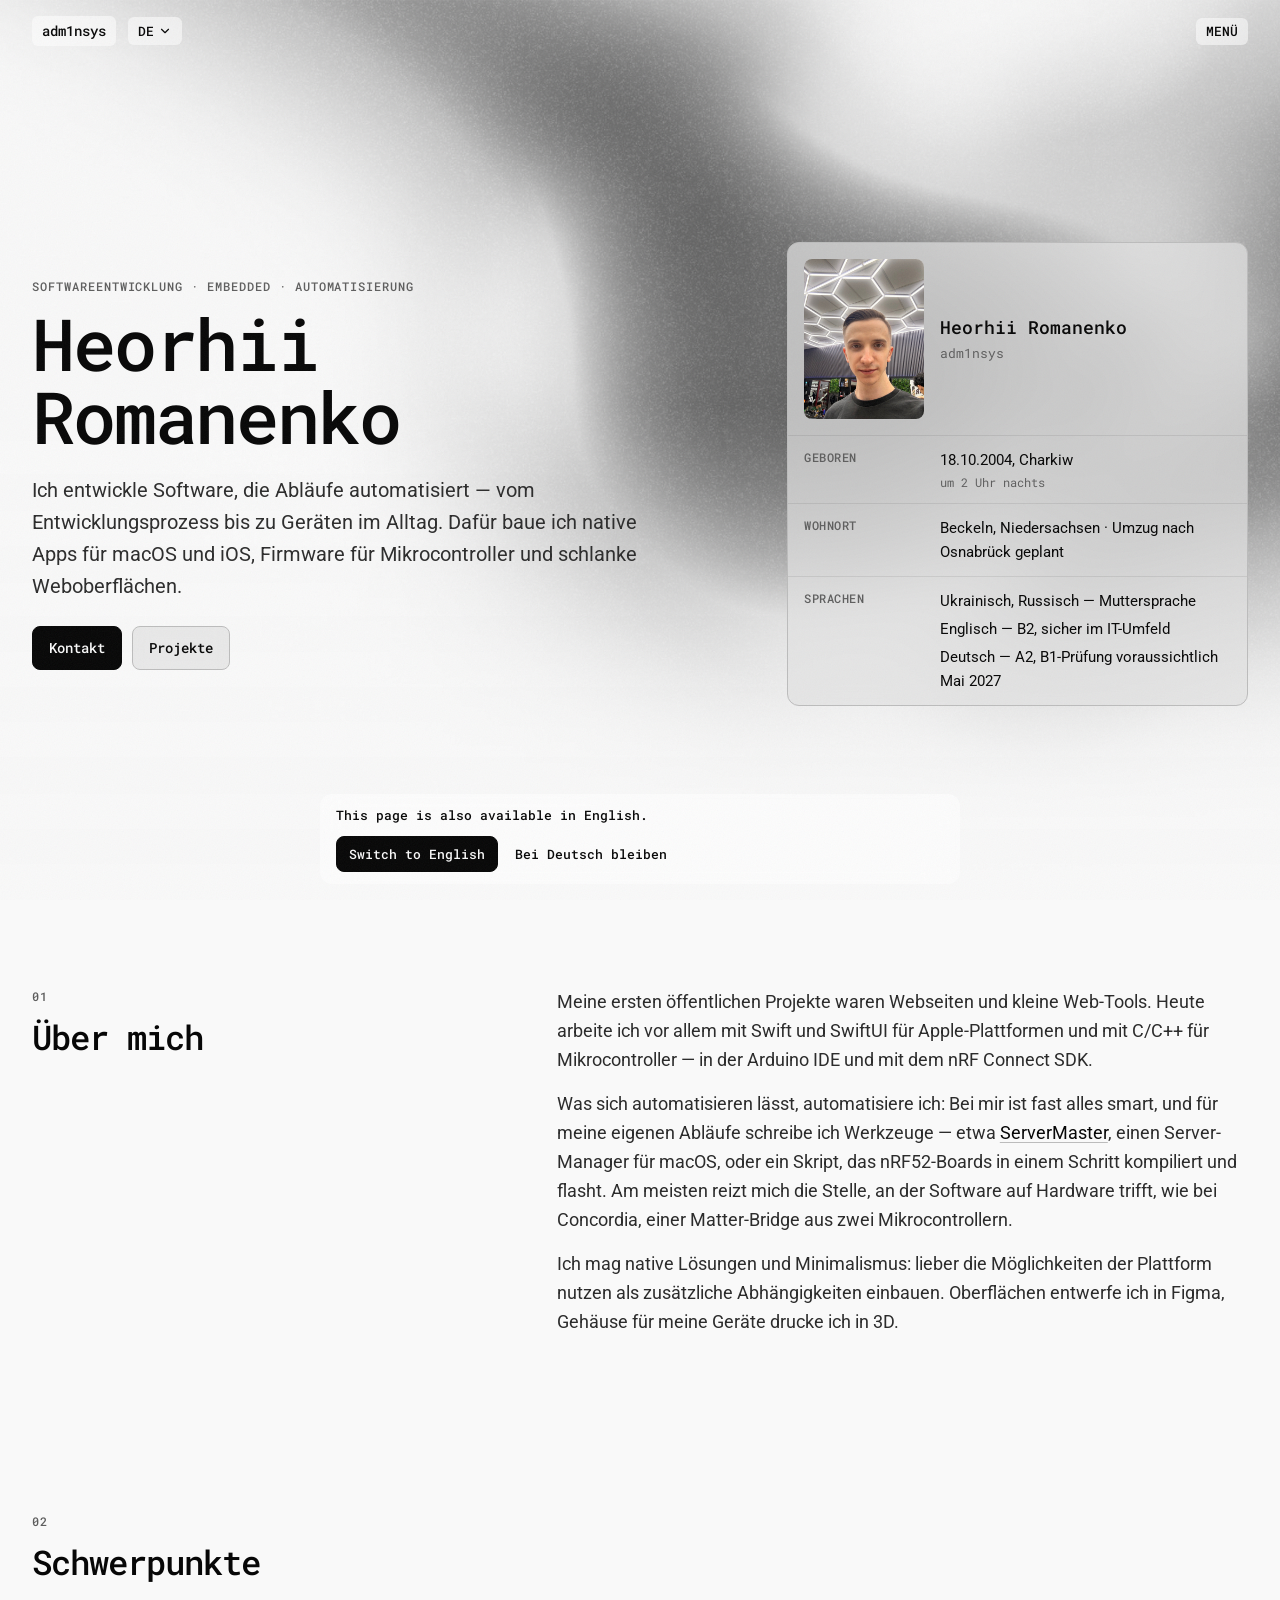
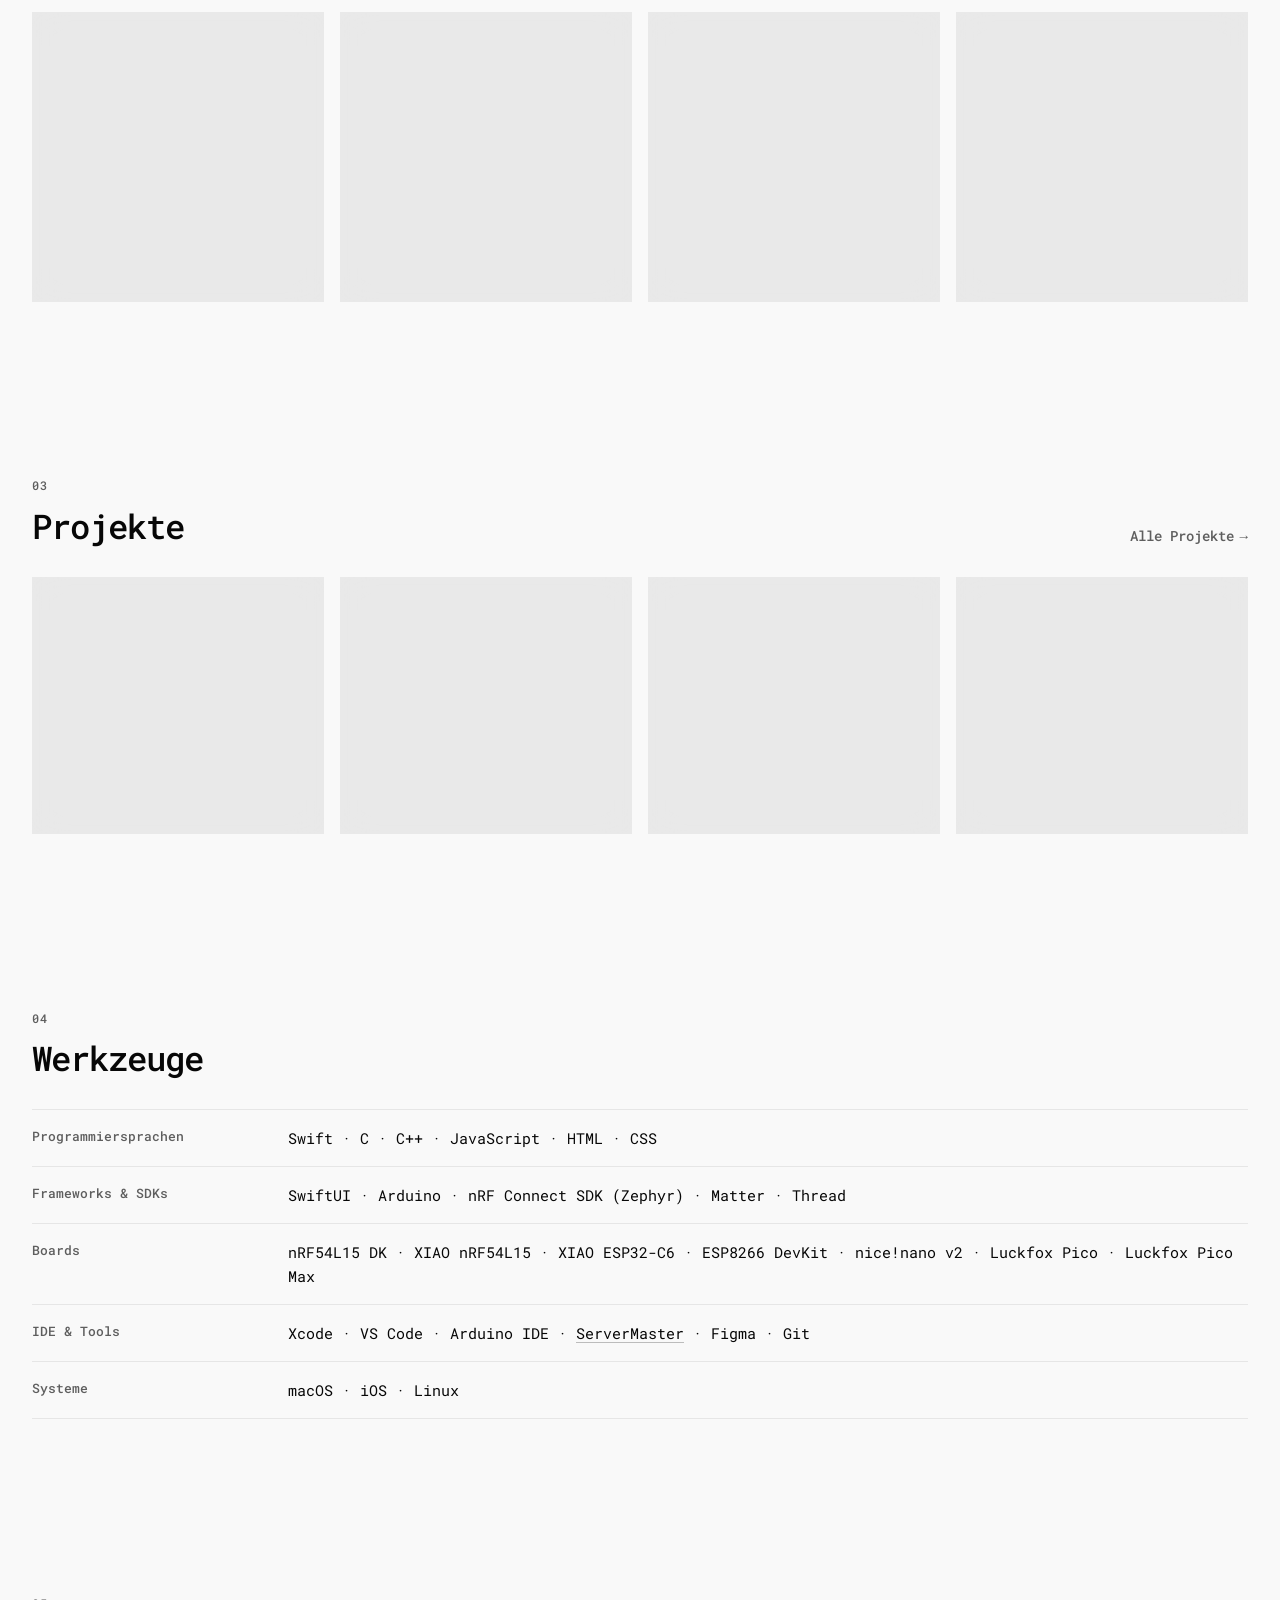
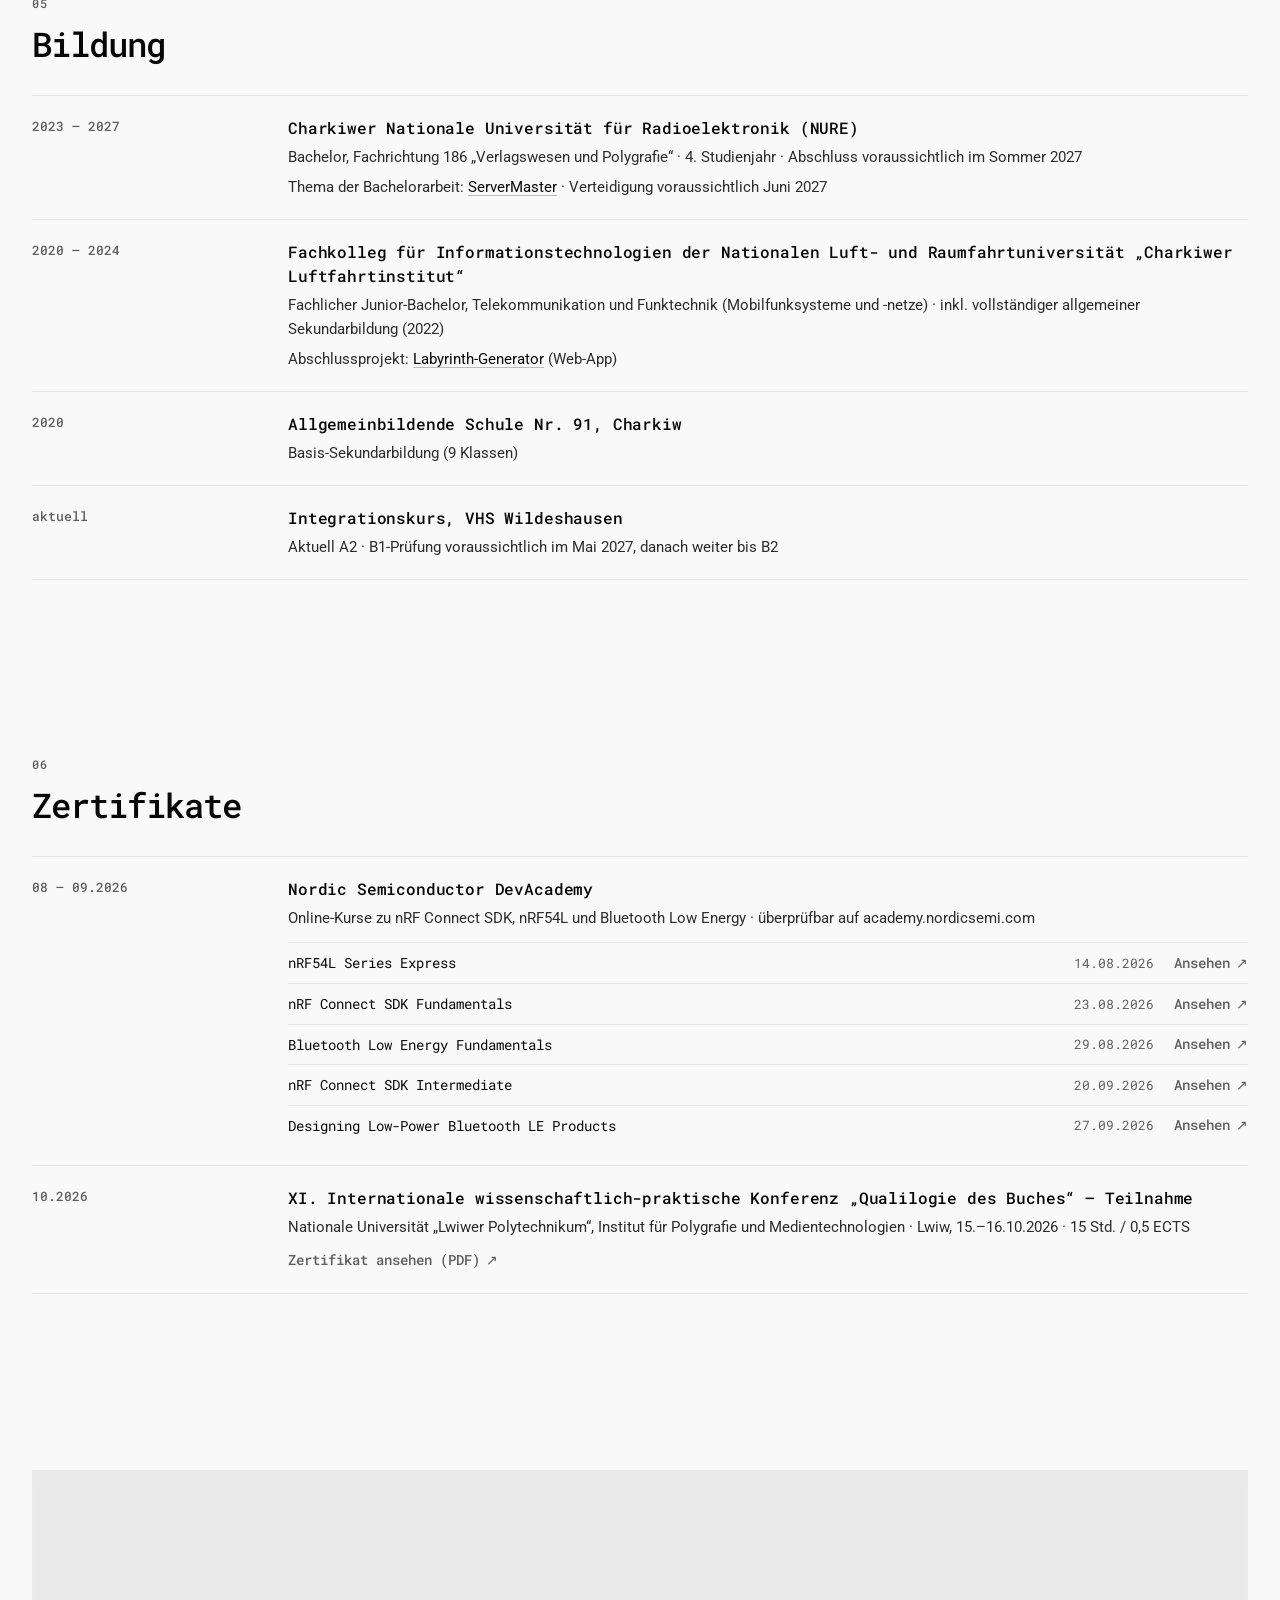
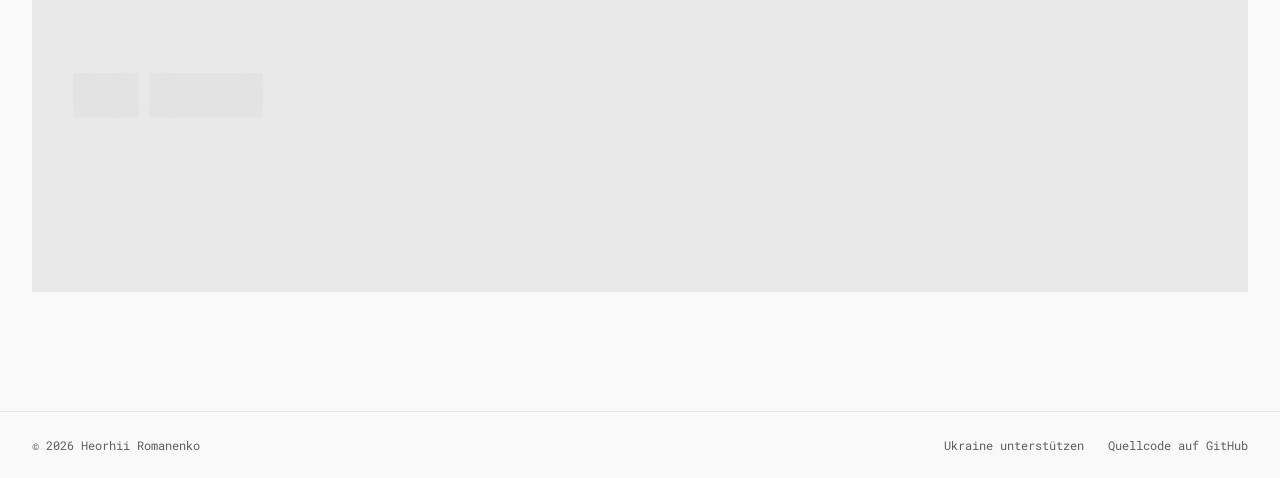
==== web/index.html @ 23e03d8d "Update" ====
<!doctype html>
<html lang="de">
  <head>
    <meta charset="utf-8">
    <meta name="viewport" content="width=device-width, initial-scale=1, viewport-fit=cover">
    <title data-i18n="titleAbout">Heorhii Romanenko — Softwareentwickler</title>
    <meta name="description" content="Heorhii Romanenko (adm1nsys): Softwareentwicklung, Embedded und Automatisierung — native Apps für macOS und iOS, Firmware für Mikrocontroller, Smart Home.">
    <meta name="theme-color" content="#070707" media="(prefers-color-scheme: dark)">
    <meta name="theme-color" content="#f9f9f9" media="(prefers-color-scheme: light)">
    <meta property="og:title" content="Heorhii Romanenko — Softwareentwickler">
    <meta property="og:description" content="Softwareentwicklung · Embedded · Automatisierung">
    <link rel="icon" href="assets/img/favicon.svg" type="image/svg+xml">
    <link rel="preconnect" href="https://fonts.googleapis.com">
    <link rel="preconnect" href="https://fonts.gstatic.com" crossorigin>
    <link rel="stylesheet" href="https://fonts.googleapis.com/css2?family=Roboto+Mono:wght@400;500&family=Roboto:wght@400;500&display=swap">
    <link rel="stylesheet" href="assets/css/style.css">
  </head>
  <body data-page="about">
    <div class="backdrop" aria-hidden="true"></div>

    <main>
      <section class="wrap hero">
        <div>
          <p class="eyebrow" data-i18n="heroEyebrow">Softwareentwicklung · Embedded · Automatisierung</p>
          <h1>Heorhii<br>Romanenko</h1>
          <p class="hero-lead" data-i18n="heroLead">Ich entwickle Software, die Abläufe automatisiert — vom Entwicklungsprozess bis zu Geräten im Alltag. Dafür baue ich native Apps für macOS und iOS, Firmware für Mikrocontroller und schlanke Weboberflächen.</p>
          <div class="actions">
            <a class="btn btn-primary" href="#contact" data-i18n="btnContact">Kontakt</a>
            <a class="btn" href="projects.html" data-i18n="btnProjects">Projekte</a>
            <a class="btn" href="#" data-cv target="_blank" rel="noopener" data-i18n="btnCv">Lebenslauf (PDF)</a>
          </div>
        </div>

        <aside class="card profile" data-profile>
          <div class="profile-top">
            <div class="portrait" data-photo>HR</div>
            <div>
              <div class="profile-name">Heorhii Romanenko</div>
              <div class="profile-role">adm1nsys</div>
              <div class="birthday-note" data-birthday-note hidden></div>
            </div>
          </div>
          <dl class="facts">
            <div>
              <dt data-i18n="factBorn">Geboren</dt>
              <dd><span data-i18n="factBornValue">18.10.2004, Charkiw</span><span class="fact-note" data-i18n="factBornNote">um 2 Uhr nachts</span></dd>
            </div>
            <div><dt data-i18n="factLocation">Wohnort</dt><dd data-i18n="factLocationValue">Beckeln, Niedersachsen · Umzug nach Osnabrück geplant</dd></div>
            <div>
              <dt data-i18n="factLanguages">Sprachen</dt>
              <dd>
                <ul class="fact-list">
                  <li data-i18n="langNative">Ukrainisch, Russisch — Muttersprache</li>
                  <li data-i18n="langEnglish">Englisch — B2, sicher im IT-Umfeld</li>
                  <li data-i18n="langGerman">Deutsch — A2, B1-Prüfung voraussichtlich Mai 2027</li>
                </ul>
              </dd>
            </div>
          </dl>
        </aside>
      </section>

      <section class="wrap section split" id="about">
        <div>
          <p class="eyebrow">01</p>
          <h2 data-i18n="aboutTitle">Über mich</h2>
        </div>
        <div class="prose">
          <p data-i18n="aboutP1">Meine ersten öffentlichen Projekte waren Webseiten und kleine Web-Tools. Heute arbeite ich vor allem mit Swift und SwiftUI für Apple-Plattformen und mit C/C++ für Mikrocontroller — in der Arduino IDE und mit dem nRF Connect SDK.</p>
          <p data-i18n-html="aboutP2">Was sich automatisieren lässt, automatisiere ich: Bei mir ist fast alles smart, und für meine eigenen Abläufe schreibe ich Werkzeuge — etwa <a href="https://adm1nsys.github.io/ServerMaster/" target="_blank" rel="noopener">ServerMaster</a>, einen Server-Manager für macOS, oder ein Skript, das nRF52-Boards in einem Schritt kompiliert und flasht. Am meisten reizt mich die Stelle, an der Software auf Hardware trifft, wie bei Concordia, einer Matter-Bridge aus zwei Mikrocontrollern.</p>
          <p data-i18n="aboutP3">Ich mag native Lösungen und Minimalismus: lieber die Möglichkeiten der Plattform nutzen als zusätzliche Abhängigkeiten einbauen. Oberflächen entwerfe ich in Figma, Gehäuse für meine Geräte drucke ich in 3D.</p>
        </div>
      </section>

      <section class="wrap section" id="focus">
        <div class="section-head">
          <div>
            <p class="eyebrow">02</p>
            <h2 data-i18n="focusTitle">Schwerpunkte</h2>
          </div>
        </div>
        <div class="grid">
          <article class="card focus-card">
            <span class="num">01</span>
            <h3 data-i18n="focusAutomationTitle">Automatisierung</h3>
            <p data-i18n="focusAutomationText">Wiederkehrende Abläufe automatisiere ich, statt sie zu wiederholen: Build- und Flash-Prozesse, Release-Pipelines, Smart-Home-Szenarien und Geräte, die von selbst das Richtige tun.</p>
            <ul class="tags"><li>Smart Home</li><li>CLI</li><li>CI/CD</li></ul>
          </article>
          <article class="card focus-card">
            <span class="num">02</span>
            <h3 data-i18n="focusAppleTitle">Apple-Plattformen</h3>
            <p data-i18n="focusAppleText">Native Apps für macOS und iOS mit Swift und SwiftUI. Werkzeuge für Entwickler, Menüleisten-Apps, Safari-Erweiterungen.</p>
            <ul class="tags"><li>Swift</li><li>SwiftUI</li><li>Xcode</li></ul>
          </article>
          <article class="card focus-card">
            <span class="num">03</span>
            <h3 data-i18n="focusEmbeddedTitle">Embedded &amp; Smart Home</h3>
            <p data-i18n="focusEmbeddedText">Firmware in C/C++ mit Arduino und dem nRF Connect SDK für ESP32 und nRF52/nRF54, Matter über Thread, lokale Steuerung ohne Cloud.</p>
            <ul class="tags"><li>C/C++</li><li>nRF Connect SDK</li><li>Arduino</li><li>Matter</li></ul>
          </article>
          <article class="card focus-card">
            <span class="num">04</span>
            <h3 data-i18n="focusWebTitle">Web</h3>
            <p data-i18n="focusWebText">Webseiten mit reinem HTML, CSS und JavaScript, ohne Frameworks und Build-Schritte — schnell, leicht und einfach zu pflegen.</p>
            <ul class="tags"><li>HTML</li><li>CSS</li><li>JavaScript</li></ul>
          </article>
        </div>
      </section>

      <section class="wrap section" id="projects">
        <div class="section-head">
          <div>
            <p class="eyebrow">03</p>
            <h2 data-i18n="projectsTitle">Projekte</h2>
          </div>
          <a class="text-link" href="projects.html"><span data-i18n="projectsAll">Alle Projekte</span> →</a>
        </div>
        <div class="grid">
          <a class="card project" href="https://github.com/adm1nsys/Concordia" target="_blank" rel="noopener">
            <h3>Concordia</h3>
            <p data-i18n="p_concordia">Matter-over-Thread-Bridge nur aus Mikrocontrollern: Ein ESP32-C6 mit Web-Panel holt Daten aus beliebigen HTTP-APIs, ein nRF54L15 stellt sie als Matter-Geräte für Apple Home, Google Home und Alexa bereit.</p>
            <ul class="tags"><li>C++</li><li>Zephyr</li><li>Matter</li><li>Thread</li></ul>
            <svg class="icon" viewBox="0 0 24 24" fill="none" stroke="currentColor" stroke-width="2" stroke-linecap="round" stroke-linejoin="round" aria-hidden="true"><path d="M7 17L17 7M8 7h9v9"/></svg>
          </a>
          <a class="card project" href="https://github.com/adm1nsys/ServerMaster" target="_blank" rel="noopener">
            <h3>ServerMaster</h3>
            <p data-i18n="p_servermaster">Lokaler Webserver-Manager für macOS und Windows: statische Seiten, PHP mit Datenbank, Node.js-Apps und eigene Befehle — in einem Fenster gestartet, gestoppt und überwacht. Dazu eine Swift-CLI.</p>
            <ul class="tags"><li>Swift</li><li>SwiftUI</li><li>Windows</li><li>CLI</li></ul>
            <svg class="icon" viewBox="0 0 24 24" fill="none" stroke="currentColor" stroke-width="2" stroke-linecap="round" stroke-linejoin="round" aria-hidden="true"><path d="M7 17L17 7M8 7h9v9"/></svg>
          </a>
          <a class="card project" href="https://github.com/adm1nsys/Micro-Matter-Switch" target="_blank" rel="noopener">
            <h3>Micro Matter Switch</h3>
            <p data-i18n="p_mms">Kompakter Matter-Schalter auf Basis des XIAO ESP32-C6 mit eigenem 3D-gedrucktem Gehäuse.</p>
            <ul class="tags"><li>C++</li><li>ESP32-C6</li><li>Matter</li></ul>
            <svg class="icon" viewBox="0 0 24 24" fill="none" stroke="currentColor" stroke-width="2" stroke-linecap="round" stroke-linejoin="round" aria-hidden="true"><path d="M7 17L17 7M8 7h9v9"/></svg>
          </a>
          <a class="card project" href="https://github.com/adm1nsys/Safari-Ai-Extension" target="_blank" rel="noopener">
            <h3>Safari AI Extension</h3>
            <p data-i18n="p_safari">Safari-Erweiterung, erzeugt mit Apple Intelligence und von Hand weiterentwickelt. Eine Anleitung für Entwickler unter macOS, iOS und iPadOS 27.</p>
            <ul class="tags"><li>JavaScript</li><li>Safari</li><li>iOS</li></ul>
            <svg class="icon" viewBox="0 0 24 24" fill="none" stroke="currentColor" stroke-width="2" stroke-linecap="round" stroke-linejoin="round" aria-hidden="true"><path d="M7 17L17 7M8 7h9v9"/></svg>
          </a>
        </div>
      </section>

      <section class="wrap section" id="tools">
        <div class="section-head">
          <div>
            <p class="eyebrow">04</p>
            <h2 data-i18n="toolsTitle">Werkzeuge</h2>
          </div>
        </div>
        <dl class="rows">
          <div><dt data-i18n="toolsLangs">Programmiersprachen</dt><dd>Swift · C · C++ · JavaScript · HTML · CSS</dd></div>
          <div><dt data-i18n="toolsFrameworks">Frameworks &amp; SDKs</dt><dd>SwiftUI · Arduino · nRF Connect SDK (Zephyr) · Matter · Thread</dd></div>
          <div><dt data-i18n="toolsHardware">Boards</dt><dd>nRF54L15 DK · XIAO nRF54L15 · XIAO ESP32-C6 · ESP8266 DevKit · nice!nano v2 · Luckfox Pico · Luckfox Pico Max</dd></div>
          <div><dt data-i18n="toolsSoftware">IDE &amp; Tools</dt><dd>Xcode · VS Code · Arduino IDE · <a href="https://adm1nsys.github.io/ServerMaster/" target="_blank" rel="noopener">ServerMaster</a> · Figma · Git</dd></div>
          <div><dt data-i18n="toolsSystems">Systeme</dt><dd>macOS · iOS · Linux</dd></div>
        </dl>
      </section>

      <section class="wrap section" id="education">
        <div class="section-head">
          <div>
            <p class="eyebrow">05</p>
            <h2 data-i18n="eduTitle">Bildung</h2>
          </div>
        </div>
        <ol class="timeline">
          <li>
            <span class="timeline-date">2023 – 2027</span>
            <div>
              <h3 data-i18n="eduUniTitle">Charkiwer Nationale Universität für Radioelektronik (NURE)</h3>
              <p data-i18n="eduUniMeta">Bachelor, Fachrichtung 186 „Verlagswesen und Polygrafie“ · 4. Studienjahr · Abschluss voraussichtlich im Sommer 2027</p>
              <p data-i18n-html="eduUniThesis">Thema der Bachelorarbeit: <a href="https://adm1nsys.github.io/ServerMaster/" target="_blank" rel="noopener">ServerMaster</a> · Verteidigung voraussichtlich Juni 2027</p>
            </div>
          </li>
          <li>
            <span class="timeline-date">2020 – 2024</span>
            <div>
              <h3 data-i18n="eduCollegeTitle">Fachkolleg für Informationstechnologien der Nationalen Luft- und Raumfahrtuniversität „Charkiwer Luftfahrtinstitut“</h3>
              <p data-i18n="eduCollegeMeta">Fachlicher Junior-Bachelor, Telekommunikation und Funktechnik (Mobilfunksysteme und -netze) · inkl. vollständiger allgemeiner Sekundarbildung (2022)</p>
              <p data-i18n-html="eduCollegeThesis">Abschlussprojekt: <a href="https://adm1nsys.github.io/inc/mouse/" target="_blank" rel="noopener">Labyrinth-Generator</a> (Web-App)</p>
            </div>
          </li>
          <li>
            <span class="timeline-date">2020</span>
            <div>
              <h3 data-i18n="eduSchoolTitle">Allgemeinbildende Schule Nr. 91, Charkiw</h3>
              <p data-i18n="eduSchoolMeta">Basis-Sekundarbildung (9 Klassen)</p>
            </div>
          </li>
          <li>
            <span class="timeline-date" data-i18n="eduNow">aktuell</span>
            <div>
              <h3 data-i18n="eduGermanTitle">Integrationskurs, VHS Wildeshausen</h3>
              <p data-i18n="eduGermanMeta">Aktuell A2 · B1-Prüfung voraussichtlich im Mai 2027, danach weiter bis B2</p>
            </div>
          </li>
        </ol>
      </section>

      <section class="wrap section" id="certificates">
        <div class="section-head">
          <div>
            <p class="eyebrow">06</p>
            <h2 data-i18n="certTitle">Zertifikate</h2>
          </div>
        </div>
        <ol class="timeline">
          <li>
            <span class="timeline-date">08 – 09.2026</span>
            <div>
              <h3>Nordic Semiconductor DevAcademy</h3>
              <p data-i18n="certNordicMeta">Online-Kurse zu nRF Connect SDK, nRF54L und Bluetooth Low Energy · überprüfbar auf academy.nordicsemi.com</p>
              <ul class="cert-list">
                <li><span class="cert-name">nRF54L Series Express</span><span class="cert-date">14.08.2026</span><a class="text-link" href="assets/files/certificates/nordic-nrf54l-series-express.pdf" target="_blank" rel="noopener"><span data-i18n="certView">Ansehen</span> ↗</a></li>
                <li><span class="cert-name">nRF Connect SDK Fundamentals</span><span class="cert-date">23.08.2026</span><a class="text-link" href="assets/files/certificates/nordic-ncs-fundamentals.pdf" target="_blank" rel="noopener"><span data-i18n="certView">Ansehen</span> ↗</a></li>
                <li><span class="cert-name">Bluetooth Low Energy Fundamentals</span><span class="cert-date">29.08.2026</span><a class="text-link" href="assets/files/certificates/nordic-ble-fundamentals.pdf" target="_blank" rel="noopener"><span data-i18n="certView">Ansehen</span> ↗</a></li>
                <li><span class="cert-name">nRF Connect SDK Intermediate</span><span class="cert-date">20.09.2026</span><a class="text-link" href="assets/files/certificates/nordic-ncs-intermediate.pdf" target="_blank" rel="noopener"><span data-i18n="certView">Ansehen</span> ↗</a></li>
                <li><span class="cert-name">Designing Low-Power Bluetooth LE Products</span><span class="cert-date">27.09.2026</span><a class="text-link" href="assets/files/certificates/nordic-low-power-ble.pdf" target="_blank" rel="noopener"><span data-i18n="certView">Ansehen</span> ↗</a></li>
              </ul>
            </div>
          </li>
          <li>
            <span class="timeline-date">10.2026</span>
            <div>
              <h3 data-i18n="certConfTitle">XI. Internationale wissenschaftlich-praktische Konferenz „Qualilogie des Buches“ — Teilnahme</h3>
              <p data-i18n="certConfMeta">Nationale Universität „Lwiwer Polytechnikum“, Institut für Polygrafie und Medientechnologien · Lwiw, 15.–16.10.2026 · 15 Std. / 0,5 ECTS</p>
              <a class="text-link" href="assets/files/certificates/conference-kvalilogiya-knyhy-2026.pdf" target="_blank" rel="noopener"><span data-i18n="certOpen">Zertifikat ansehen (PDF)</span> ↗</a>
            </div>
          </li>
        </ol>
      </section>

      <section class="wrap section" id="contact">
        <div class="card contact">
          <div class="contact-text">
            <p class="eyebrow">07</p>
            <h2 data-i18n="contactTitle">Kontakt</h2>
            <p data-i18n="contactText">Ob Jobangebot, gemeinsames Projekt oder eine Frage zu einem Repository — schreiben Sie mir gern.</p>
            <div class="actions">
              <a class="btn" href="menu.html" data-i18n="menu">Menü</a>
              <a class="btn" href="links.html" data-i18n="btnAllLinks">Alle Links</a>
            </div>
          </div>
          <div class="link-list" data-contact-links></div>
        </div>
      </section>
    </main>

    <script src="assets/js/config.js"></script>
    <script src="assets/js/i18n.js"></script>
    <script src="assets/js/app.js"></script>
  </body>
</html>
---- web/assets/css/style.css ----
:root {
  color-scheme: dark;
  --bg: #070707;
  --panel: rgba(29, 29, 29, 0.72);
  --panel-solid: #1d1d1d;
  --line: #434343;
  --line-soft: rgba(255, 255, 255, 0.08);
  --text: #f9f9f9;
  --text-2: #c9c9c9;
  --muted: #949494;
  --chip: rgba(0, 0, 0, 0.5);
  --invert-bg: #f9f9f9;
  --invert-text: #070707;
  --danger: #c0392b;
  --backdrop: url("../img/bg-dark.jpg");
  --shade: rgba(7, 7, 7, 0);
  --mono: "Roboto Mono", ui-monospace, SFMono-Regular, Menlo, monospace;
  --sans: "Roboto", ui-sans-serif, system-ui, -apple-system, sans-serif;
  --radius: 12px;
}

@media (prefers-color-scheme: light) {
  :root {
    color-scheme: light;
    --bg: #f9f9f9;
    --panel: rgba(226, 226, 226, 0.72);
    --panel-solid: #e2e2e2;
    --line: #bcbcbc;
    --line-soft: rgba(0, 0, 0, 0.08);
    --text: #070707;
    --text-2: #2c2c2c;
    --muted: #5e5e5e;
    --chip: rgba(255, 255, 255, 0.55);
    --invert-bg: #070707;
    --invert-text: #f9f9f9;
    --backdrop: url("../img/bg-light.jpg");
  }
}

*,
*::before,
*::after { box-sizing: border-box; }

html {
  -webkit-text-size-adjust: 100%;
  scroll-behavior: smooth;
  scroll-padding-top: 5rem;
}

body {
  position: relative;
  margin: 0;
  min-width: 320px;
  background: var(--bg);
  color: var(--text);
  font: 400 16px/1.6 var(--sans);
  -webkit-font-smoothing: antialiased;
}

/* Film grain over everything, like the blurred backgrounds of adm1nsys.github.io/inc */
body::after {
  content: "";
  position: fixed;
  inset: 0;
  z-index: 100;
  pointer-events: none;
  opacity: 0.05;
  background-image: url("data:image/svg+xml,%3Csvg xmlns='http://www.w3.org/2000/svg' width='180' height='180'%3E%3Cfilter id='n'%3E%3CfeTurbulence type='fractalNoise' baseFrequency='.85' numOctaves='3' stitchTiles='stitch'/%3E%3C/filter%3E%3Crect width='100%25' height='100%25' filter='url(%23n)'/%3E%3C/svg%3E");
}

a { color: inherit; }
img { display: block; max-width: 100%; }
button { font: inherit; color: inherit; }
:focus-visible { outline: 2px solid var(--text); outline-offset: 3px; border-radius: 4px; }

.backdrop {
  position: absolute;
  inset: 0 0 auto;
  z-index: -1;
  height: 100svh;
  background:
    linear-gradient(var(--shade), var(--shade)),
    var(--backdrop) 70% 20% / cover no-repeat;
  -webkit-mask-image: linear-gradient(#000 45%, transparent);
  mask-image: linear-gradient(#000 45%, transparent);
}
.backdrop-short { height: 70svh; }

.wrap {
  width: min(80rem, 100% - 2rem);
  margin-inline: auto;
}

.sr-only {
  position: absolute;
  width: 1px;
  height: 1px;
  overflow: hidden;
  clip: rect(0 0 0 0);
  white-space: nowrap;
}

/* ---------- Header ---------- */

.site-header {
  position: fixed;
  inset: 0 0 auto;
  z-index: 50;
  display: flex;
  align-items: center;
  justify-content: space-between;
  padding: 1rem max(1rem, calc((100% - 80rem) / 2));
  pointer-events: none;
}
.site-header > * { pointer-events: auto; }

.header-left {
  display: flex;
  align-items: center;
  gap: 0.75rem;
}

.brand {
  font: 500 14px/1 var(--mono);
  text-decoration: none;
  padding: 8px 10px;
  border-radius: 6px;
  background: var(--chip);
  -webkit-backdrop-filter: blur(10px);
  backdrop-filter: blur(10px);
}

.chip {
  display: inline-flex;
  align-items: center;
  gap: 4px;
  padding: 7px 10px;
  border: 0;
  border-radius: 6px;
  background: var(--chip);
  -webkit-backdrop-filter: blur(10px);
  backdrop-filter: blur(10px);
  font: 500 13px/1 var(--mono);
  text-transform: uppercase;
  text-decoration: none;
  cursor: pointer;
  transition: background 0.2s;
}
.chip:hover { background: var(--panel-solid); }

.icon { width: 24px; height: 24px; flex: none; }
.icon-sm { width: 14px; height: 14px; }

.lang { position: relative; }
.lang-toggle[aria-expanded="true"] .icon { transform: rotate(180deg); }
.lang-toggle .icon { transition: transform 0.2s; }

.lang-list {
  position: absolute;
  top: calc(100% + 0.5rem);
  left: 0;
  display: flex;
  flex-direction: column;
  gap: 2px;
  min-width: 100%;
  padding: 6px;
  border-radius: 6px;
  background: var(--chip);
  -webkit-backdrop-filter: blur(10px);
  backdrop-filter: blur(10px);
}
.lang-list[hidden] { display: none; }
.lang-list button {
  padding: 7px 10px;
  border: 1px solid transparent;
  border-radius: 4px;
  background: none;
  font: 500 13px/1 var(--mono);
  cursor: pointer;
  color: var(--muted);
}
.lang-list button:hover,
.lang-list button.is-active { color: var(--text); }
.lang-list button.is-active { background: var(--line-soft); }
.lang-list .lang-close {
  margin-top: 4px;
  border-color: var(--danger);
  color: var(--danger);
}

/* ---------- Header menu (anchors to the main page) ---------- */

html.menu-open { overflow: hidden; }

.menu {
  position: fixed;
  inset: 0;
  z-index: 60;
  display: flex;
  align-items: center;
  justify-content: center;
  padding: 1rem;
  background: color-mix(in srgb, var(--bg) 55%, transparent);
  -webkit-backdrop-filter: blur(24px);
  backdrop-filter: blur(24px);
  opacity: 0;
  transition: opacity 0.25s;
}
.menu[hidden] { display: none; }
.menu.is-open { opacity: 1; }

/* ---------- Menu page ---------- */

.menu-page {
  display: flex;
  flex-direction: column;
  align-items: center;
  justify-content: center;
  gap: 2rem;
  min-height: 100svh;
  padding-block: 6rem 4rem;
}

.menu-grid {
  display: flex;
  flex-wrap: wrap;
  justify-content: center;
  gap: 1.5rem 1rem;
  max-width: 40rem;
}

.tile {
  display: flex;
  flex-direction: column;
  align-items: center;
  gap: 0.5rem;
  width: 6.5rem;
  padding: 0;
  border: 0;
  background: none;
  text-decoration: none;
  cursor: pointer;
}
.tile-icon {
  display: grid;
  place-items: center;
  width: 4.5rem;
  height: 4.5rem;
  border: 1px solid transparent;
  border-radius: 16px;
  background: var(--panel-solid);
  transition: transform 0.2s, border-color 0.2s, background 0.2s;
}
.tile:hover .tile-icon,
.tile:focus-visible .tile-icon {
  transform: translateY(-3px);
  border-color: var(--muted);
  background: color-mix(in srgb, var(--panel-solid) 78%, var(--text));
}
.tile:active .tile-icon { transform: translateY(0) scale(0.96); }
.tile:focus-visible { outline: none; }
.tile-label {
  padding: 4px 7px;
  border-radius: 6px;
  background: var(--chip);
  -webkit-backdrop-filter: blur(10px);
  backdrop-filter: blur(10px);
  font: 500 12px/1.3 var(--mono);
  color: var(--text-2);
  text-align: center;
  transition: color 0.2s, background 0.2s;
}
.tile:hover .tile-label,
.tile:focus-visible .tile-label { color: var(--text); background: var(--panel-solid); }

.menu-meta {
  margin: 0;
  font: 400 13px/1 var(--mono);
  color: var(--muted);
}

/* ---------- Shared type and controls ---------- */

.eyebrow {
  margin: 0 0 0.75rem;
  font: 500 12px/1.4 var(--mono);
  letter-spacing: 0.08em;
  text-transform: uppercase;
  color: var(--muted);
}

h1,
h2,
h3 {
  margin: 0;
  font-family: var(--mono);
  font-weight: 500;
  letter-spacing: -0.03em;
}
h1 { font-size: clamp(2.25rem, 6vw, 4.5rem); line-height: 1.02; }
h2 { font-size: clamp(1.5rem, 3vw, 2.125rem); line-height: 1.15; }
h3 { font-size: 1.0625rem; line-height: 1.3; letter-spacing: -0.01em; }

.btn {
  display: inline-flex;
  align-items: center;
  justify-content: center;
  gap: 6px;
  min-height: 44px;
  padding: 0 16px;
  border: 1px solid var(--line);
  border-radius: 8px;
  background: var(--panel);
  -webkit-backdrop-filter: blur(10px);
  backdrop-filter: blur(10px);
  font: 500 14px/1 var(--mono);
  text-decoration: none;
  cursor: pointer;
  transition: transform 0.2s, background 0.2s;
}
.btn:hover { transform: translateY(-1px); background: var(--panel-solid); }
.btn-primary {
  border-color: var(--invert-bg);
  background: var(--invert-bg);
  color: var(--invert-text);
}
.btn-primary:hover { background: var(--invert-bg); opacity: 0.9; }
.btn-ghost { background: none; border-color: transparent; -webkit-backdrop-filter: none; backdrop-filter: none; }
.btn-sm { min-height: 36px; padding: 0 12px; font-size: 13px; }

.actions {
  display: flex;
  flex-wrap: wrap;
  gap: 0.625rem;
}

.text-link {
  display: inline-flex;
  align-items: center;
  gap: 6px;
  font: 500 14px/1.3 var(--mono);
  color: var(--muted);
  text-decoration: none;
  transition: color 0.2s;
}
.text-link:hover { color: var(--text); }

.card {
  border: 1px solid var(--line);
  border-radius: var(--radius);
  background: var(--panel);
  -webkit-backdrop-filter: blur(16px);
  backdrop-filter: blur(16px);
}

.tags {
  display: flex;
  flex-wrap: wrap;
  gap: 6px;
  margin: 0;
  padding: 0;
  list-style: none;
}
.tags li {
  padding: 4px 8px;
  border: 1px solid var(--line);
  border-radius: 6px;
  font: 400 12px/1.2 var(--mono);
  color: var(--muted);
}

/* ---------- Sections ---------- */

.section { padding-block: clamp(3rem, 8vw, 5.5rem); }

.section-head {
  display: flex;
  flex-wrap: wrap;
  align-items: end;
  justify-content: space-between;
  gap: 1rem;
  margin-bottom: 2rem;
}

.page-head {
  padding-top: clamp(7rem, 18vw, 11rem);
  padding-bottom: 1rem;
}
.page-head p:not(.eyebrow) {
  max-width: 40rem;
  margin: 1rem 0 0;
  font-size: 1.125rem;
  color: var(--text-2);
}

/* ---------- Hero ---------- */

.hero {
  display: grid;
  grid-template-columns: minmax(0, 1.35fr) minmax(0, 0.9fr);
  align-items: center;
  gap: clamp(2rem, 5vw, 4rem);
  min-height: 100svh;
  padding-top: 7rem;
  padding-bottom: clamp(2rem, 6vw, 4rem);
}

.hero-lead {
  max-width: 38rem;
  margin: 1.25rem 0 1.5rem;
  font-size: clamp(1.0625rem, 1.6vw, 1.25rem);
  color: var(--text-2);
}

.profile { overflow: hidden; }
.profile-top {
  display: flex;
  align-items: center;
  gap: 1rem;
  padding: 1rem;
}
.portrait {
  position: relative;
  display: grid;
  place-items: center;
  flex: none;
  width: 7.5rem;
  aspect-ratio: 3 / 4;
  overflow: hidden;
  border-radius: 8px;
  background: var(--panel-solid);
  font: 500 1.375rem/1 var(--mono);
  color: var(--muted);
}
.portrait img {
  position: absolute;
  inset: 0;
  width: 100%;
  height: 100%;
  object-fit: cover;
}
.profile-name { font: 500 1.125rem/1.3 var(--mono); }
.profile-role { margin-top: 4px; font: 400 13px/1.4 var(--mono); color: var(--muted); }

.facts { margin: 0; }
.facts div {
  display: grid;
  grid-template-columns: 7.5rem minmax(0, 1fr);
  gap: 1rem;
  padding: 0.75rem 1rem;
  border-top: 1px solid var(--line-soft);
}
.facts dt {
  font: 500 12px/1.6 var(--mono);
  letter-spacing: 0.04em;
  text-transform: uppercase;
  color: var(--muted);
}
.facts dd { margin: 0; font-size: 15px; overflow-wrap: anywhere; }
.fact-note {
  display: block;
  margin-top: 2px;
  font: 400 12px/1.4 var(--mono);
  color: var(--muted);
}
.fact-list { margin: 0; padding: 0; list-style: none; }
.fact-list li + li { margin-top: 4px; }

/* ---------- Birthday ---------- */

@property --angle {
  syntax: "<angle>";
  initial-value: 0deg;
  inherits: false;
}

.birthday-note {
  margin-top: 0.5rem;
  font: 500 13px/1.4 var(--mono);
  background: linear-gradient(90deg, #ff6b6b, #ffd93d, #6bcb77, #4d96ff, #c77dff);
  -webkit-background-clip: text;
  background-clip: text;
  color: transparent;
}

.is-birthday .profile {
  border-color: transparent;
  background:
    linear-gradient(var(--panel-solid), var(--panel-solid)) padding-box,
    conic-gradient(from var(--angle), #ff6b6b, #ffd93d, #6bcb77, #4d96ff, #c77dff, #ff6b6b) border-box;
  box-shadow: 0 0 60px -10px rgba(199, 125, 255, 0.45);
  animation: birthday-spin 4s linear infinite;
}
@keyframes birthday-spin { to { --angle: 360deg; } }

.confetti {
  position: fixed;
  inset: 0;
  z-index: 90;
  overflow: hidden;
  pointer-events: none;
}
.confetti i {
  position: absolute;
  top: -12px;
  width: 8px;
  height: 12px;
  border-radius: 2px;
  animation: confetti-fall linear forwards;
}
@keyframes confetti-fall {
  to { transform: translate(var(--drift), 105vh) rotate(var(--spin)); }
}

/* ---------- About ---------- */

.split {
  display: grid;
  grid-template-columns: minmax(0, 0.8fr) minmax(0, 1.2fr);
  gap: clamp(1.5rem, 5vw, 4rem);
}
.prose p {
  margin: 0 0 1rem;
  font-size: 1.125rem;
  color: var(--text-2);
}
.prose p:last-child { margin-bottom: 0; }
.prose a,
.rows a {
  color: var(--text);
  text-decoration: underline;
  text-decoration-color: var(--line);
  text-underline-offset: 3px;
  transition: text-decoration-color 0.2s;
}
.prose a:hover,
.rows a:hover { text-decoration-color: currentColor; }

/* ---------- Grids of cards ---------- */

.grid {
  display: grid;
  grid-template-columns: repeat(auto-fill, minmax(min(100%, 17rem), 1fr));
  gap: 1rem;
}
.grid-wide { grid-template-columns: repeat(auto-fill, minmax(min(100%, 24rem), 1fr)); }

.focus-card {
  display: flex;
  flex-direction: column;
  gap: 0.75rem;
  padding: 1.25rem;
}
.focus-card .num { font: 500 12px/1 var(--mono); color: var(--muted); }
.focus-card p { margin: 0 0 auto; color: var(--text-2); font-size: 15px; }
.focus-card .tags { margin-top: 0.5rem; }

.project {
  position: relative;
  display: flex;
  flex-direction: column;
  gap: 0.75rem;
  padding: 1.25rem;
  text-decoration: none;
  transition: transform 0.2s, border-color 0.2s;
}
.project:hover { transform: translateY(-2px); border-color: var(--muted); }
.project h3 { padding-right: 2rem; }
.project p { margin: 0 0 auto; color: var(--text-2); font-size: 15px; }
.project > .icon {
  position: absolute;
  top: 1.25rem;
  right: 1.25rem;
  width: 18px;
  height: 18px;
  color: var(--muted);
  transition: color 0.2s, transform 0.2s;
}
.project:hover > .icon { color: var(--text); transform: translate(2px, -2px); }

.group + .group { margin-top: clamp(2.5rem, 6vw, 4rem); }
.group h2 { margin-bottom: 1.25rem; font-size: clamp(1.25rem, 2.4vw, 1.5rem); }

/* ---------- Tools ---------- */

.rows { margin: 0; border-bottom: 1px solid var(--line-soft); }
.rows div {
  display: grid;
  grid-template-columns: minmax(0, 15rem) minmax(0, 1fr);
  gap: 1rem;
  padding: 1rem 0;
  border-top: 1px solid var(--line-soft);
}
.rows dt { font: 500 13px/1.6 var(--mono); color: var(--muted); }
.rows dd { margin: 0; font: 400 15px/1.6 var(--mono); }

/* ---------- Contact ---------- */

.contact {
  display: grid;
  grid-template-columns: minmax(0, 1fr) minmax(0, 1fr);
  align-items: start;
  gap: clamp(1.5rem, 5vw, 4rem);
  padding: clamp(1.25rem, 4vw, 2.5rem);
}
.contact-text p:not(.eyebrow) { max-width: 30rem; margin: 1rem 0 1.5rem; color: var(--text-2); font-size: 1.0625rem; }

/* ---------- Education ---------- */

.timeline { margin: 0; padding: 0; list-style: none; border-bottom: 1px solid var(--line-soft); }
.timeline > li {
  display: grid;
  grid-template-columns: minmax(0, 15rem) minmax(0, 1fr);
  gap: 1rem;
  padding: 1.25rem 0;
  border-top: 1px solid var(--line-soft);
}
.timeline-date { font: 500 13px/1.6 var(--mono); color: var(--muted); }
.timeline h3 { font-size: 1rem; line-height: 1.45; }
.timeline p { margin: 0.375rem 0 0; color: var(--text-2); font-size: 15px; }
.timeline .text-link { margin-top: 0.75rem; }
.timeline a:not(.text-link) {
  color: var(--text);
  text-decoration: underline;
  text-decoration-color: var(--line);
  text-underline-offset: 3px;
}
.timeline a:not(.text-link):hover { text-decoration-color: currentColor; }

.cert-list { margin: 0.75rem 0 0; padding: 0; list-style: none; }
.cert-list li {
  display: grid;
  grid-template-columns: minmax(0, 1fr) auto auto;
  align-items: center;
  gap: 0.5rem 1.25rem;
  padding: 0.625rem 0;
  border-top: 1px solid var(--line-soft);
}
.cert-name { font: 400 14px/1.4 var(--mono); }
.cert-date { font: 400 13px/1.4 var(--mono); color: var(--muted); white-space: nowrap; }
.timeline .cert-list .text-link { margin: 0; }

.project-links { display: flex; flex-wrap: wrap; gap: 0.5rem 1.25rem; }

/* ---------- Back link & language HUD ---------- */

.back-link {
  display: inline-flex;
  align-items: center;
  gap: 4px;
  margin: 0 0 1.5rem -4px;
  font: 500 13px/1 var(--mono);
  color: var(--muted);
  text-decoration: none;
  transition: color 0.2s;
}
.back-link:hover { color: var(--text); }

.lang-hud {
  position: fixed;
  top: 50%;
  left: 50%;
  z-index: 80;
  display: flex;
  flex-direction: column;
  align-items: center;
  justify-content: center;
  gap: 0.75rem;
  width: 12.5rem;
  aspect-ratio: 1;
  border-radius: 20px;
  background: var(--chip);
  -webkit-backdrop-filter: blur(20px);
  backdrop-filter: blur(20px);
  pointer-events: none;
  opacity: 0;
  transform: translate(-50%, -50%) scale(0.96);
  transition: opacity 0.4s, transform 0.4s;
}
.lang-hud.is-visible { opacity: 1; transform: translate(-50%, -50%) scale(1); }
.lang-hud-code { font: 500 4.5rem/1 var(--mono); letter-spacing: -0.04em; }
.lang-hud-text { font: 400 13px/1.2 var(--mono); opacity: 0.5; text-align: center; }

/* ---------- Music ---------- */

.playlist {
  display: flex;
  flex-direction: column;
  gap: 0.75rem;
  padding: 0.75rem;
}
.playlist iframe {
  width: 100%;
  height: 450px;
  border: 0;
  border-radius: 8px;
  overflow: hidden;
  background: transparent;
}
.playlist .text-link { padding: 0 0.25rem 0.25rem; }

.empty {
  margin: 0;
  padding: 2.5rem 1.25rem;
  border: 1px dashed var(--line);
  border-radius: var(--radius);
  font: 500 14px/1.4 var(--mono);
  color: var(--muted);
  text-align: center;
}

/* ---------- Links ---------- */

.link-list { display: flex; flex-direction: column; }
.link-row {
  display: grid;
  grid-template-columns: minmax(0, 1fr) auto 18px;
  align-items: center;
  gap: 1rem;
  padding: 1rem 0;
  border-top: 1px solid var(--line-soft);
  text-decoration: none;
}
.link-list .link-row:last-child { border-bottom: 1px solid var(--line-soft); }
.link-name { font: 500 1.125rem/1.3 var(--mono); }
.link-handle { font: 400 14px/1.3 var(--mono); color: var(--muted); overflow-wrap: anywhere; text-align: right; }
.link-row .icon { width: 18px; height: 18px; color: var(--muted); transition: color 0.2s, transform 0.2s; }
.link-row:hover .icon { color: var(--text); transform: translate(2px, -2px); }
.link-row:hover .link-handle { color: var(--text); }

.link-group + .link-group { margin-top: 3rem; }
.link-group h2 { margin-bottom: 1rem; font-size: clamp(1.125rem, 2vw, 1.375rem); }

/* ---------- Footer & language banner ---------- */

.site-footer {
  margin-top: 2rem;
  padding-block: 1.5rem;
  border-top: 1px solid var(--line-soft);
  font: 400 12px/1.5 var(--mono);
  color: var(--muted);
}
.footer-row {
  display: flex;
  flex-wrap: wrap;
  justify-content: space-between;
  gap: 0.5rem 1.5rem;
}
.footer-links { display: flex; flex-wrap: wrap; gap: 0.5rem 1.5rem; }
.site-footer a { text-decoration: none; }
.site-footer a:hover { color: var(--text); }

.suggest {
  position: fixed;
  left: 50%;
  bottom: 1rem;
  z-index: 70;
  display: flex;
  flex-wrap: wrap;
  align-items: center;
  justify-content: space-between;
  gap: 0.75rem 1.25rem;
  width: min(40rem, 100% - 2rem);
  padding: 0.75rem 0.75rem 0.75rem 1rem;
  border-radius: var(--radius);
  background: var(--chip);
  -webkit-backdrop-filter: blur(16px);
  backdrop-filter: blur(16px);
  transform: translate(-50%, calc(100% + 2rem));
  transition: transform 0.3s ease;
}
.suggest.is-visible { transform: translate(-50%, 0); }
.suggest p { margin: 0; font: 500 13px/1.4 var(--mono); }
.suggest-actions { display: flex; gap: 0.25rem; }

/* ---------- Layout breakpoints ---------- */

@media (min-width: 720px) {
  .wrap { width: min(80rem, 100% - 4rem); }
  .site-header { padding-inline: max(2rem, calc((100% - 80rem) / 2)); }
}

@media (max-width: 860px) {
  :root { --shade: rgba(7, 7, 7, 0.55); }
  .hero {
    grid-template-columns: minmax(0, 1fr);
    align-items: start;
    min-height: 0;
  }
  .split,
  .contact { grid-template-columns: minmax(0, 1fr); }
}

@media (max-width: 860px) and (prefers-color-scheme: light) {
  :root { --shade: rgba(249, 249, 249, 0.55); }
}

@media (max-width: 560px) {
  .facts div,
  .rows div,
  .timeline > li { grid-template-columns: minmax(0, 1fr); gap: 0.25rem; }
  .portrait { width: 6rem; }
  .cert-list li { grid-template-columns: minmax(0, 1fr) auto; }
  .cert-list .text-link { grid-column: 1 / -1; }
  .link-row { grid-template-columns: minmax(0, 1fr) 18px; }
  .link-handle { grid-column: 1; grid-row: 2; text-align: left; }
  .link-row .icon { grid-column: 2; grid-row: 1 / span 2; }
  .actions .btn { flex: 1 1 auto; }
}

@media (prefers-reduced-motion: reduce) {
  *, *::before, *::after { animation: none !important; transition: none !important; }
  html { scroll-behavior: auto; }
}
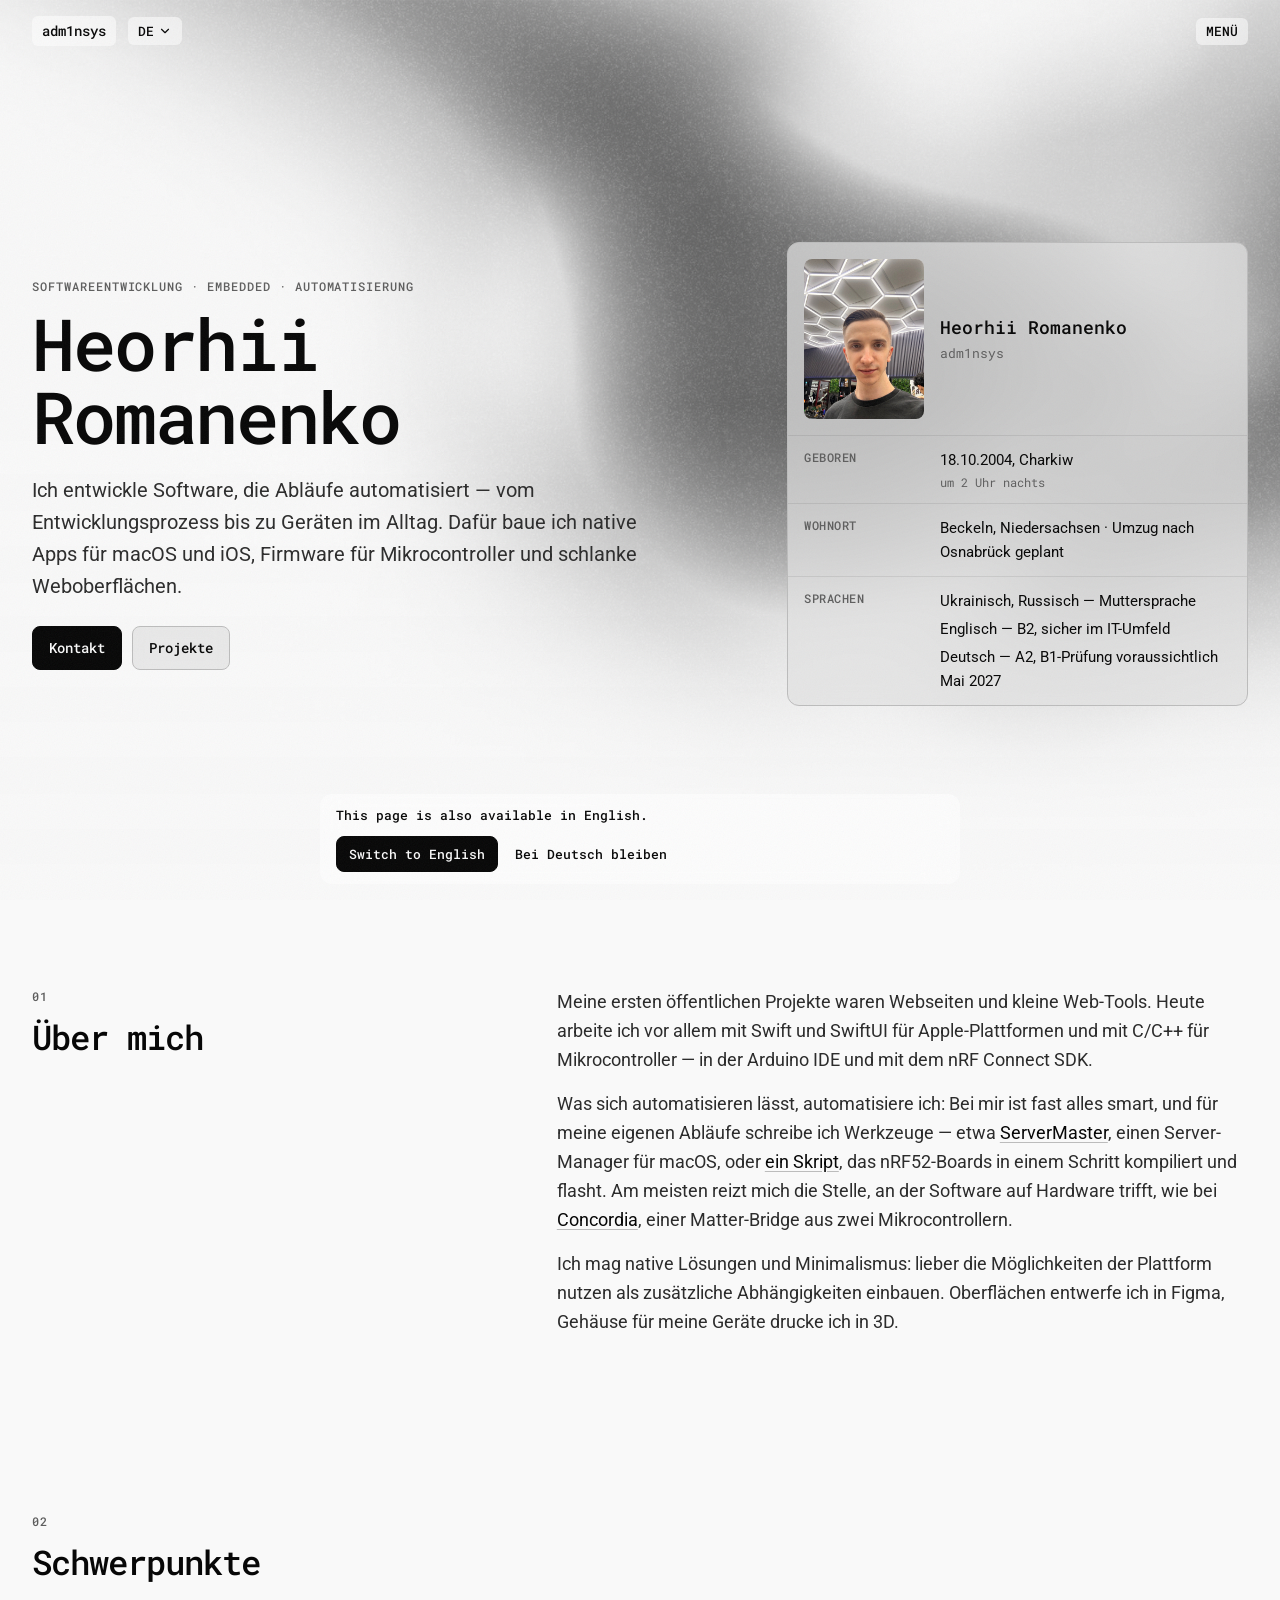
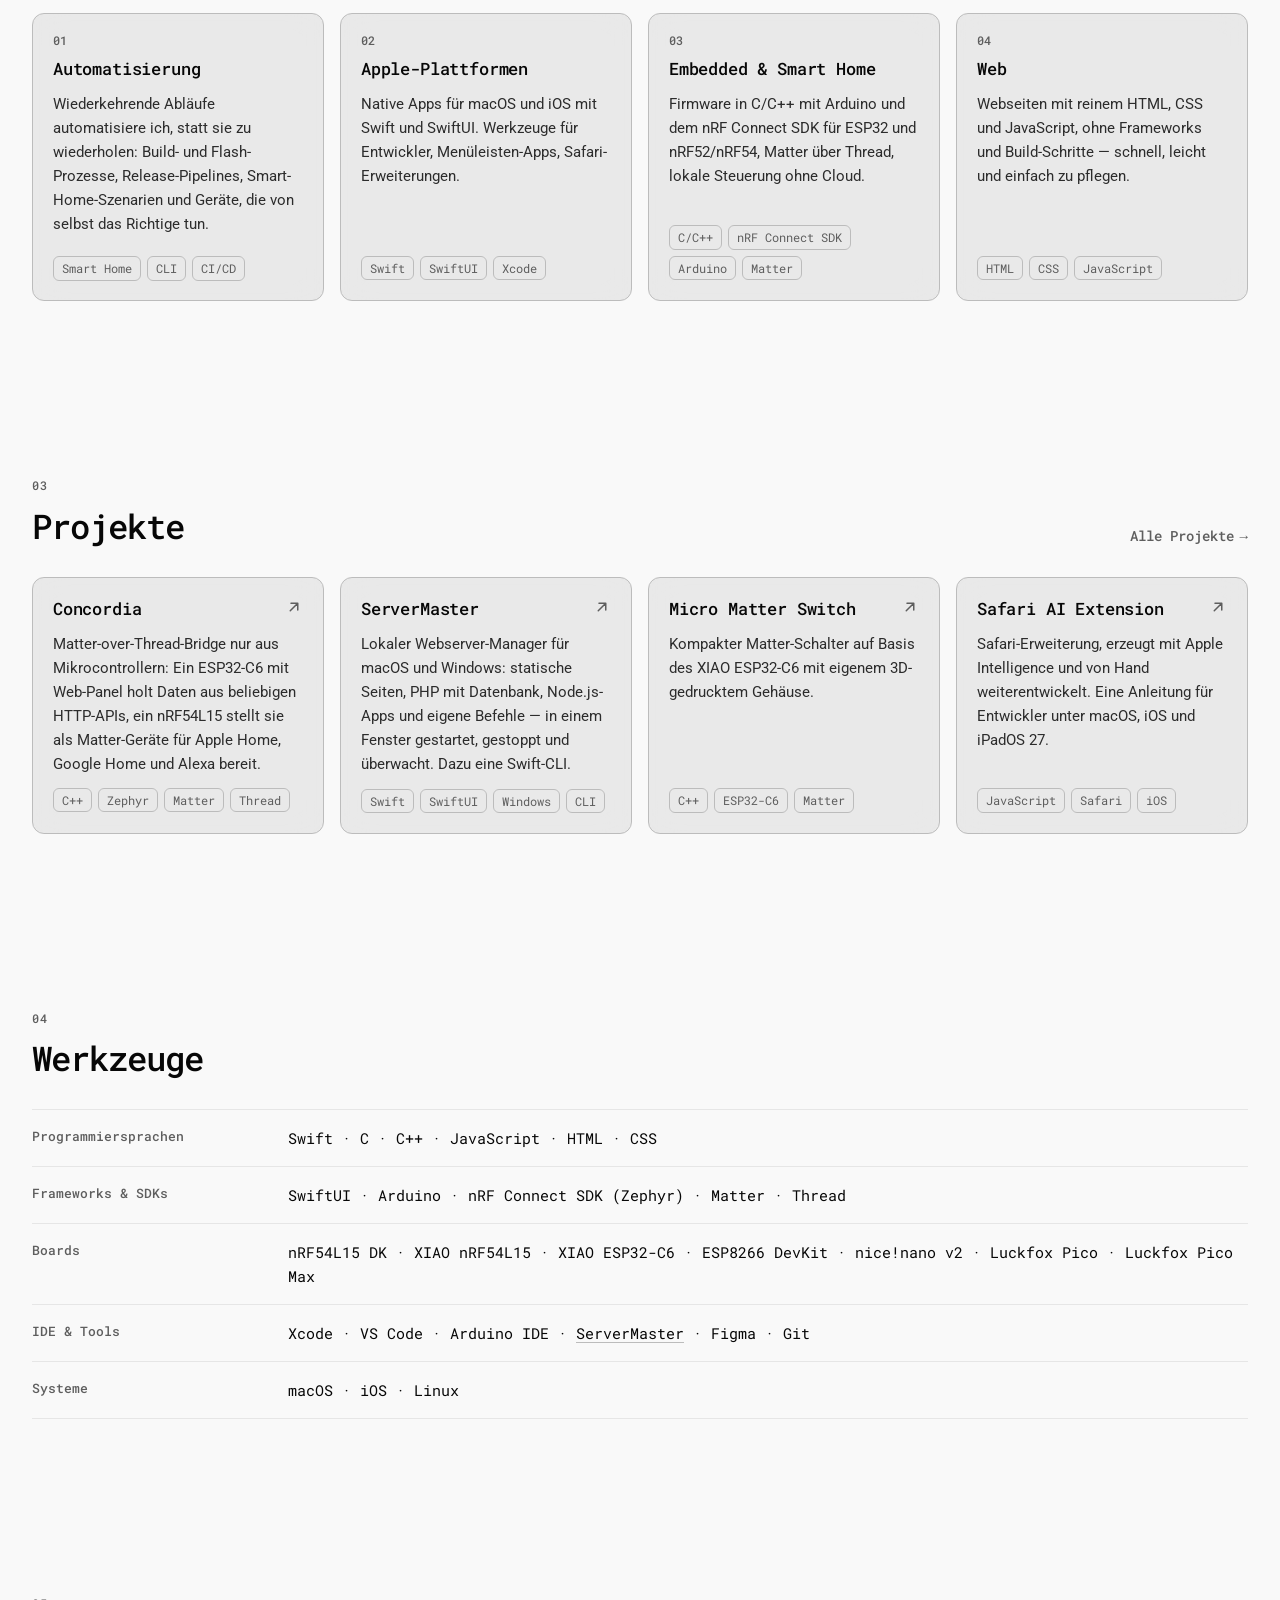
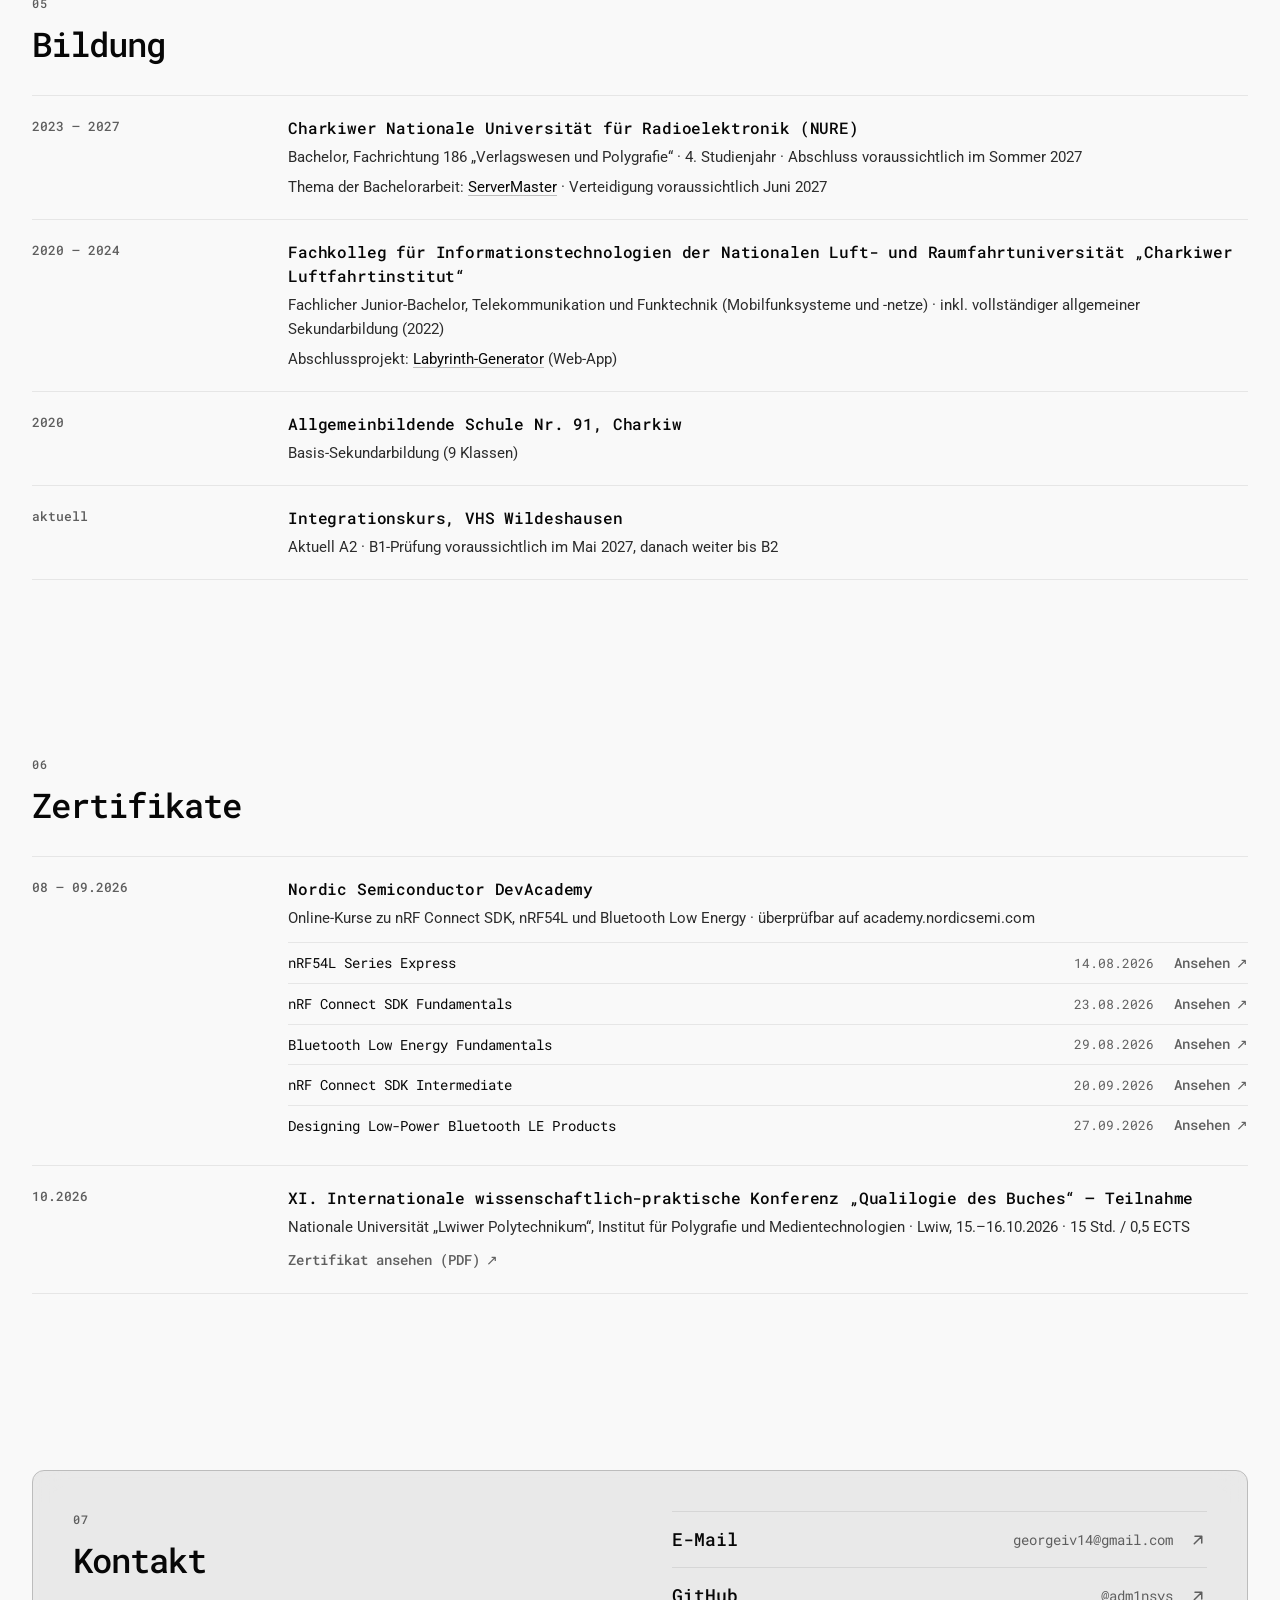
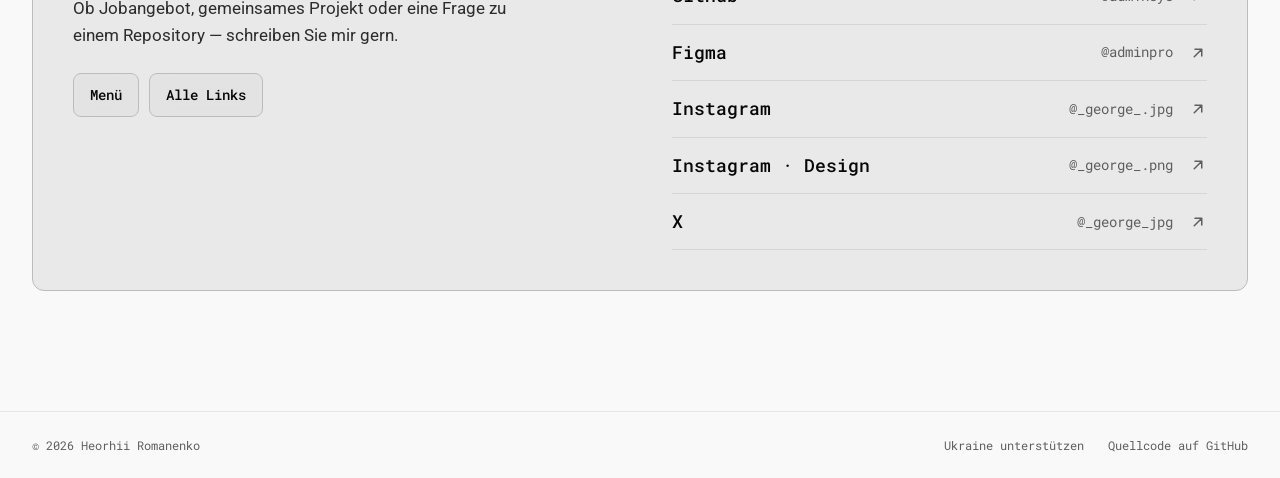
==== commit 6ee10001: "Update" ====
--- a/web/index.html
+++ b/web/index.html
@@ -67,7 +67,7 @@
         </div>
         <div class="prose">
           <p data-i18n="aboutP1">Meine ersten öffentlichen Projekte waren Webseiten und kleine Web-Tools. Heute arbeite ich vor allem mit Swift und SwiftUI für Apple-Plattformen und mit C/C++ für Mikrocontroller — in der Arduino IDE und mit dem nRF Connect SDK.</p>
-          <p data-i18n-html="aboutP2">Was sich automatisieren lässt, automatisiere ich: Bei mir ist fast alles smart, und für meine eigenen Abläufe schreibe ich Werkzeuge — etwa <a href="https://adm1nsys.github.io/ServerMaster/" target="_blank" rel="noopener">ServerMaster</a>, einen Server-Manager für macOS, oder ein Skript, das nRF52-Boards in einem Schritt kompiliert und flasht. Am meisten reizt mich die Stelle, an der Software auf Hardware trifft, wie bei Concordia, einer Matter-Bridge aus zwei Mikrocontrollern.</p>
+          <p data-i18n-html="aboutP2">Was sich automatisieren lässt, automatisiere ich: Bei mir ist fast alles smart, und für meine eigenen Abläufe schreibe ich Werkzeuge — etwa <a href="https://adm1nsys.github.io/ServerMaster/" target="_blank" rel="noopener">ServerMaster</a>, einen Server-Manager für macOS, oder <a href="https://github.com/adm1nsys/Adafruit-UF2-bootloader-auto-flash" target="_blank" rel="noopener">ein Skript</a>, das nRF52-Boards in einem Schritt kompiliert und flasht. Am meisten reizt mich die Stelle, an der Software auf Hardware trifft, wie bei <a href="https://github.com/adm1nsys/Concordia" target="_blank" rel="noopener">Concordia</a>, einer Matter-Bridge aus zwei Mikrocontrollern.</p>
           <p data-i18n="aboutP3">Ich mag native Lösungen und Minimalismus: lieber die Möglichkeiten der Plattform nutzen als zusätzliche Abhängigkeiten einbauen. Oberflächen entwerfe ich in Figma, Gehäuse für meine Geräte drucke ich in 3D.</p>
         </div>
       </section>
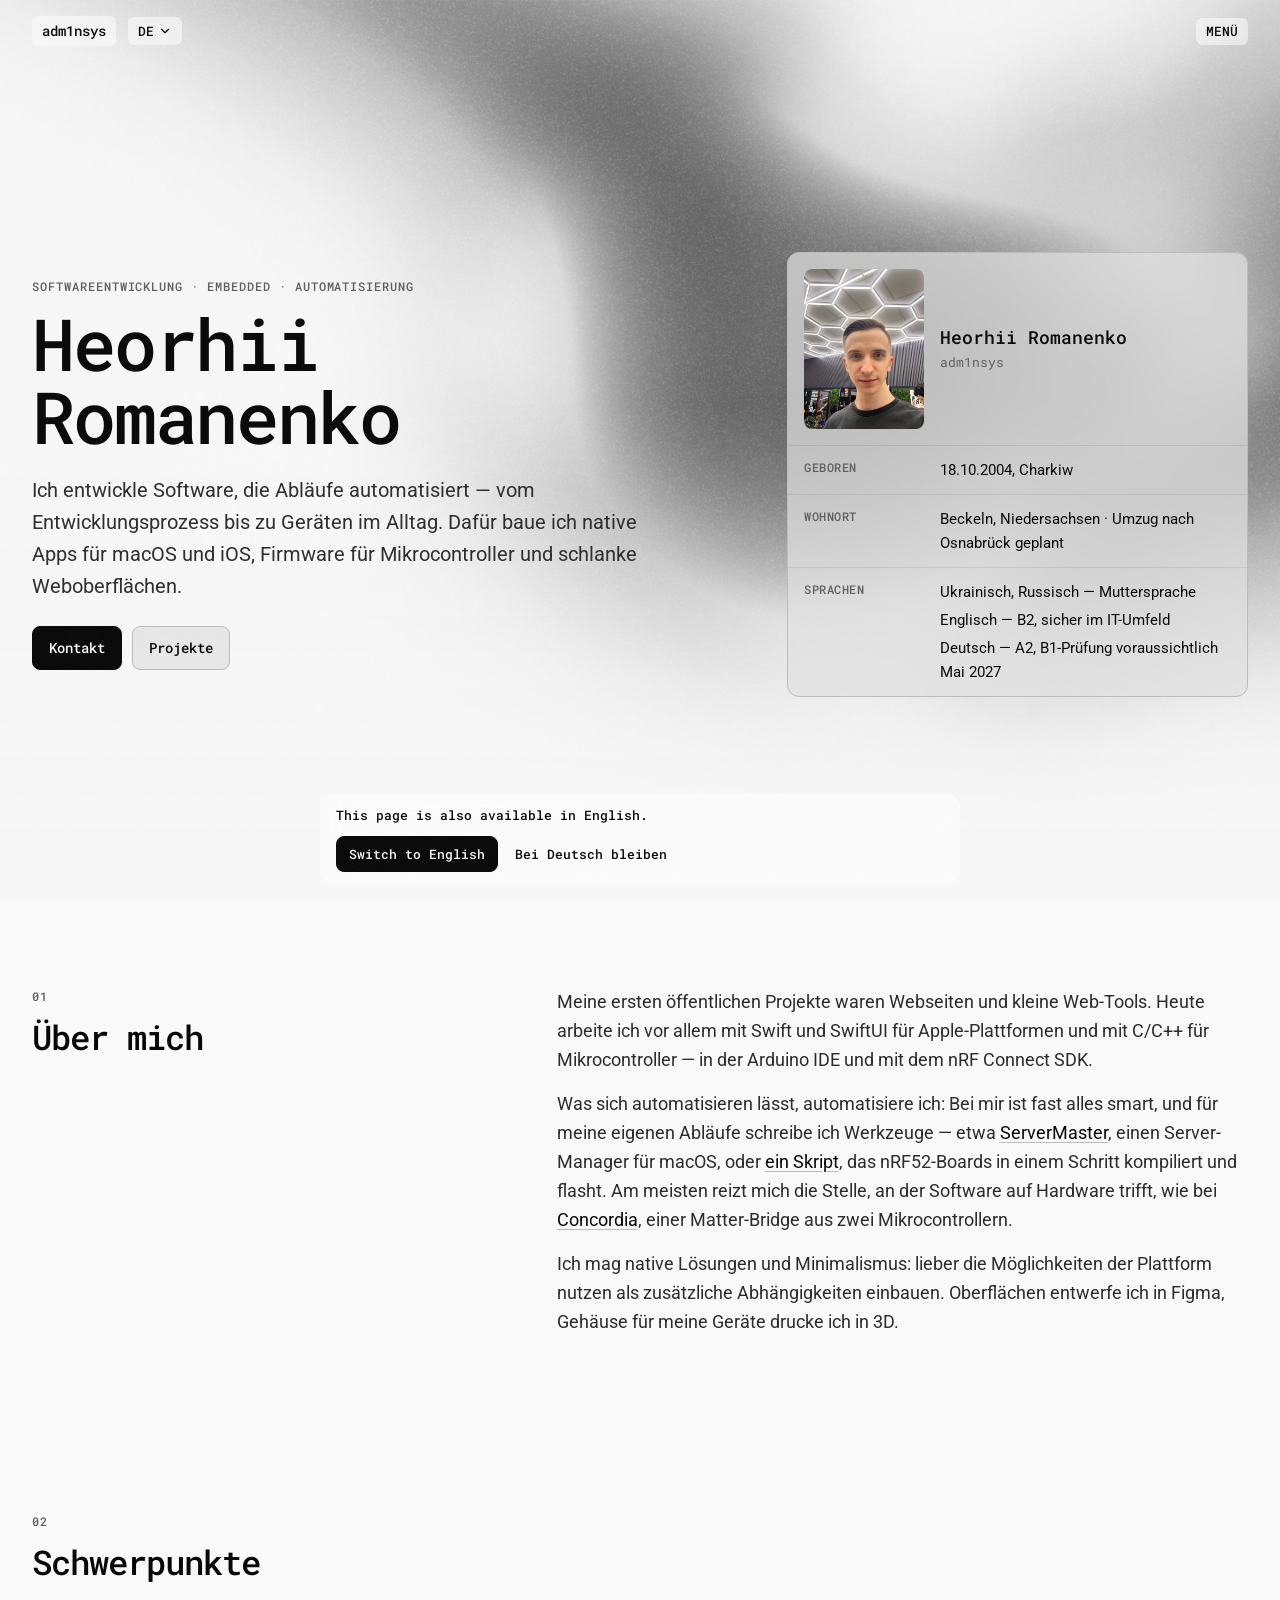
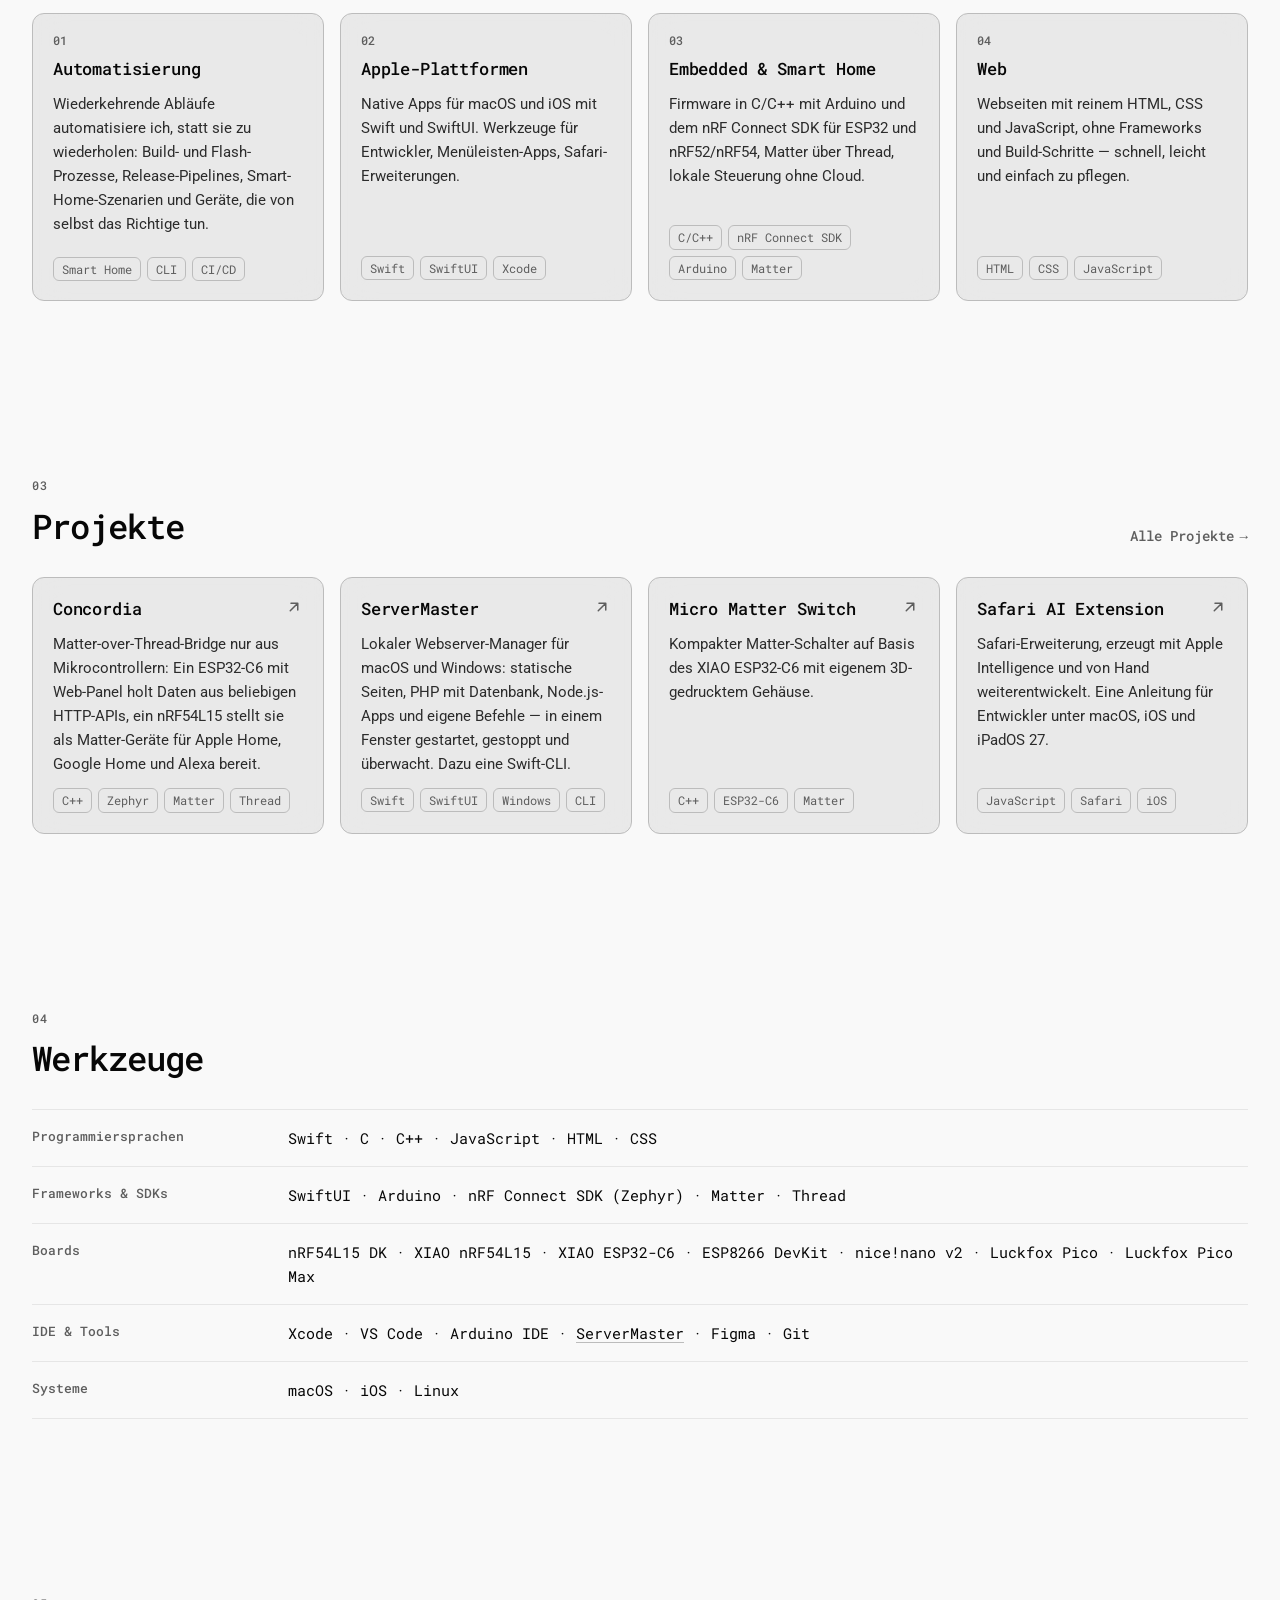
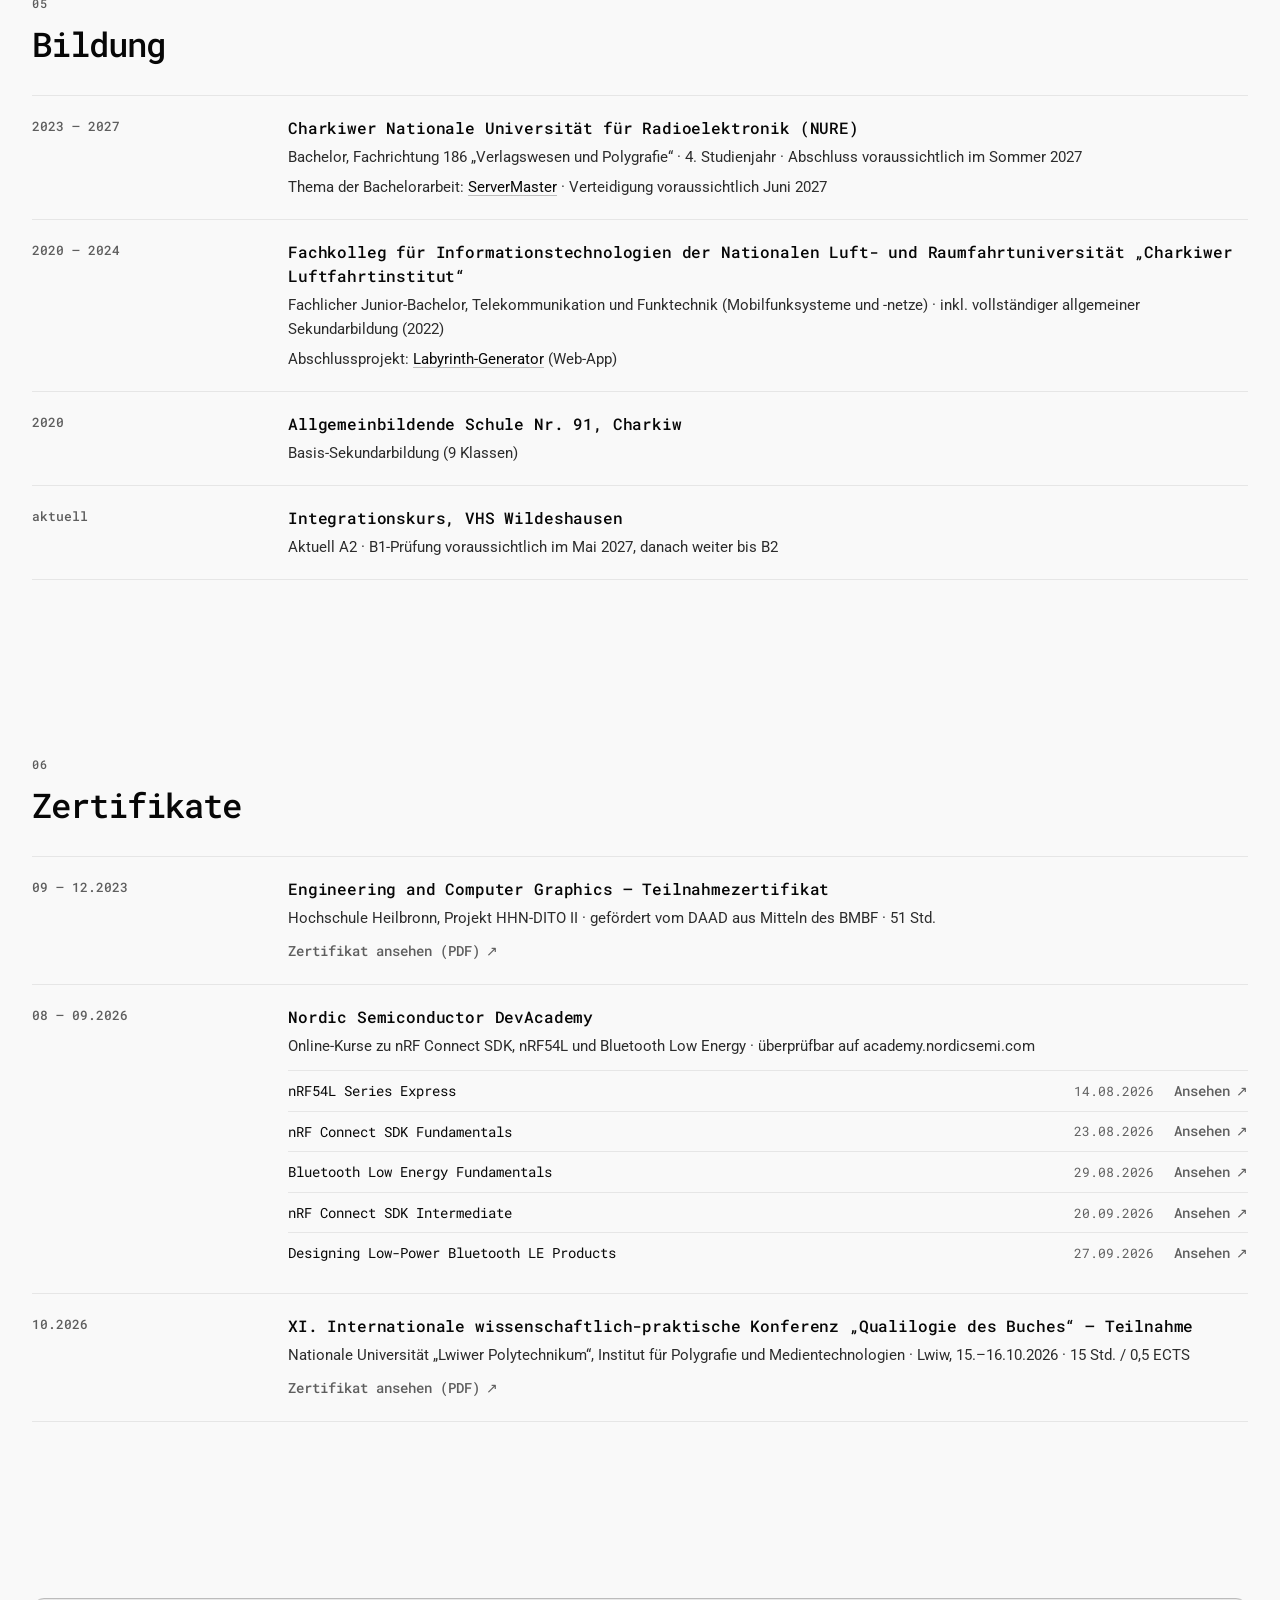
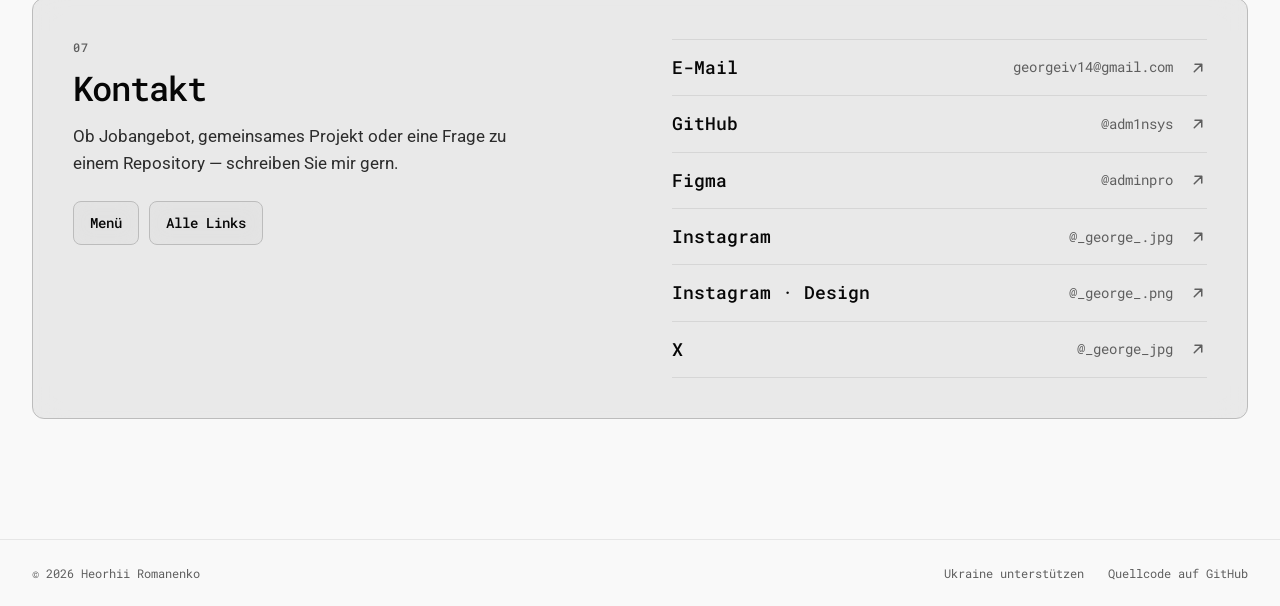
==== commit efe73eb2: "Add HHN/DAAD engineering graphics certificate; point coursework links to the education repo The old " ====
--- a/web/index.html
+++ b/web/index.html
@@ -180,7 +180,7 @@
             <div>
               <h3 data-i18n="eduCollegeTitle">Fachkolleg für Informationstechnologien der Nationalen Luft- und Raumfahrtuniversität „Charkiwer Luftfahrtinstitut“</h3>
               <p data-i18n="eduCollegeMeta">Fachlicher Junior-Bachelor, Telekommunikation und Funktechnik (Mobilfunksysteme und -netze) · inkl. vollständiger allgemeiner Sekundarbildung (2022)</p>
-              <p data-i18n-html="eduCollegeThesis">Abschlussprojekt: <a href="https://adm1nsys.github.io/inc/mouse/" target="_blank" rel="noopener">Labyrinth-Generator</a> (Web-App)</p>
+              <p data-i18n-html="eduCollegeThesis">Abschlussprojekt: <a href="https://adm1nsys.github.io/education/college/2024-diploma-micromouse/" target="_blank" rel="noopener">Labyrinth-Generator</a> (Web-App)</p>
             </div>
           </li>
           <li>
@@ -208,6 +208,14 @@
           </div>
         </div>
         <ol class="timeline">
+          <li>
+            <span class="timeline-date">09 – 12.2023</span>
+            <div>
+              <h3 data-i18n="certHhnTitle">Engineering and Computer Graphics — Teilnahmezertifikat</h3>
+              <p data-i18n="certHhnMeta">Hochschule Heilbronn, Projekt HHN-DITO II · gefördert vom DAAD aus Mitteln des BMBF · 51 Std.</p>
+              <a class="text-link" href="assets/files/certificates/hhn-daad-engineering-graphics.pdf" target="_blank" rel="noopener"><span data-i18n="certOpen">Zertifikat ansehen (PDF)</span> ↗</a>
+            </div>
+          </li>
           <li>
             <span class="timeline-date">08 – 09.2026</span>
             <div>
--- a/web/assets/css/style.css
+++ b/web/assets/css/style.css
@@ -458,11 +458,13 @@
 }
 .facts dd { margin: 0; font-size: 15px; overflow-wrap: anywhere; }
 .fact-note {
-  display: block;
+  /* The time of birth only shows on the birthday (see birthday() in app.js) */
+  display: none;
   margin-top: 2px;
   font: 400 12px/1.4 var(--mono);
   color: var(--muted);
 }
+.is-birthday .fact-note { display: block; }
 .fact-list { margin: 0; padding: 0; list-style: none; }
 .fact-list li + li { margin-top: 4px; }
 
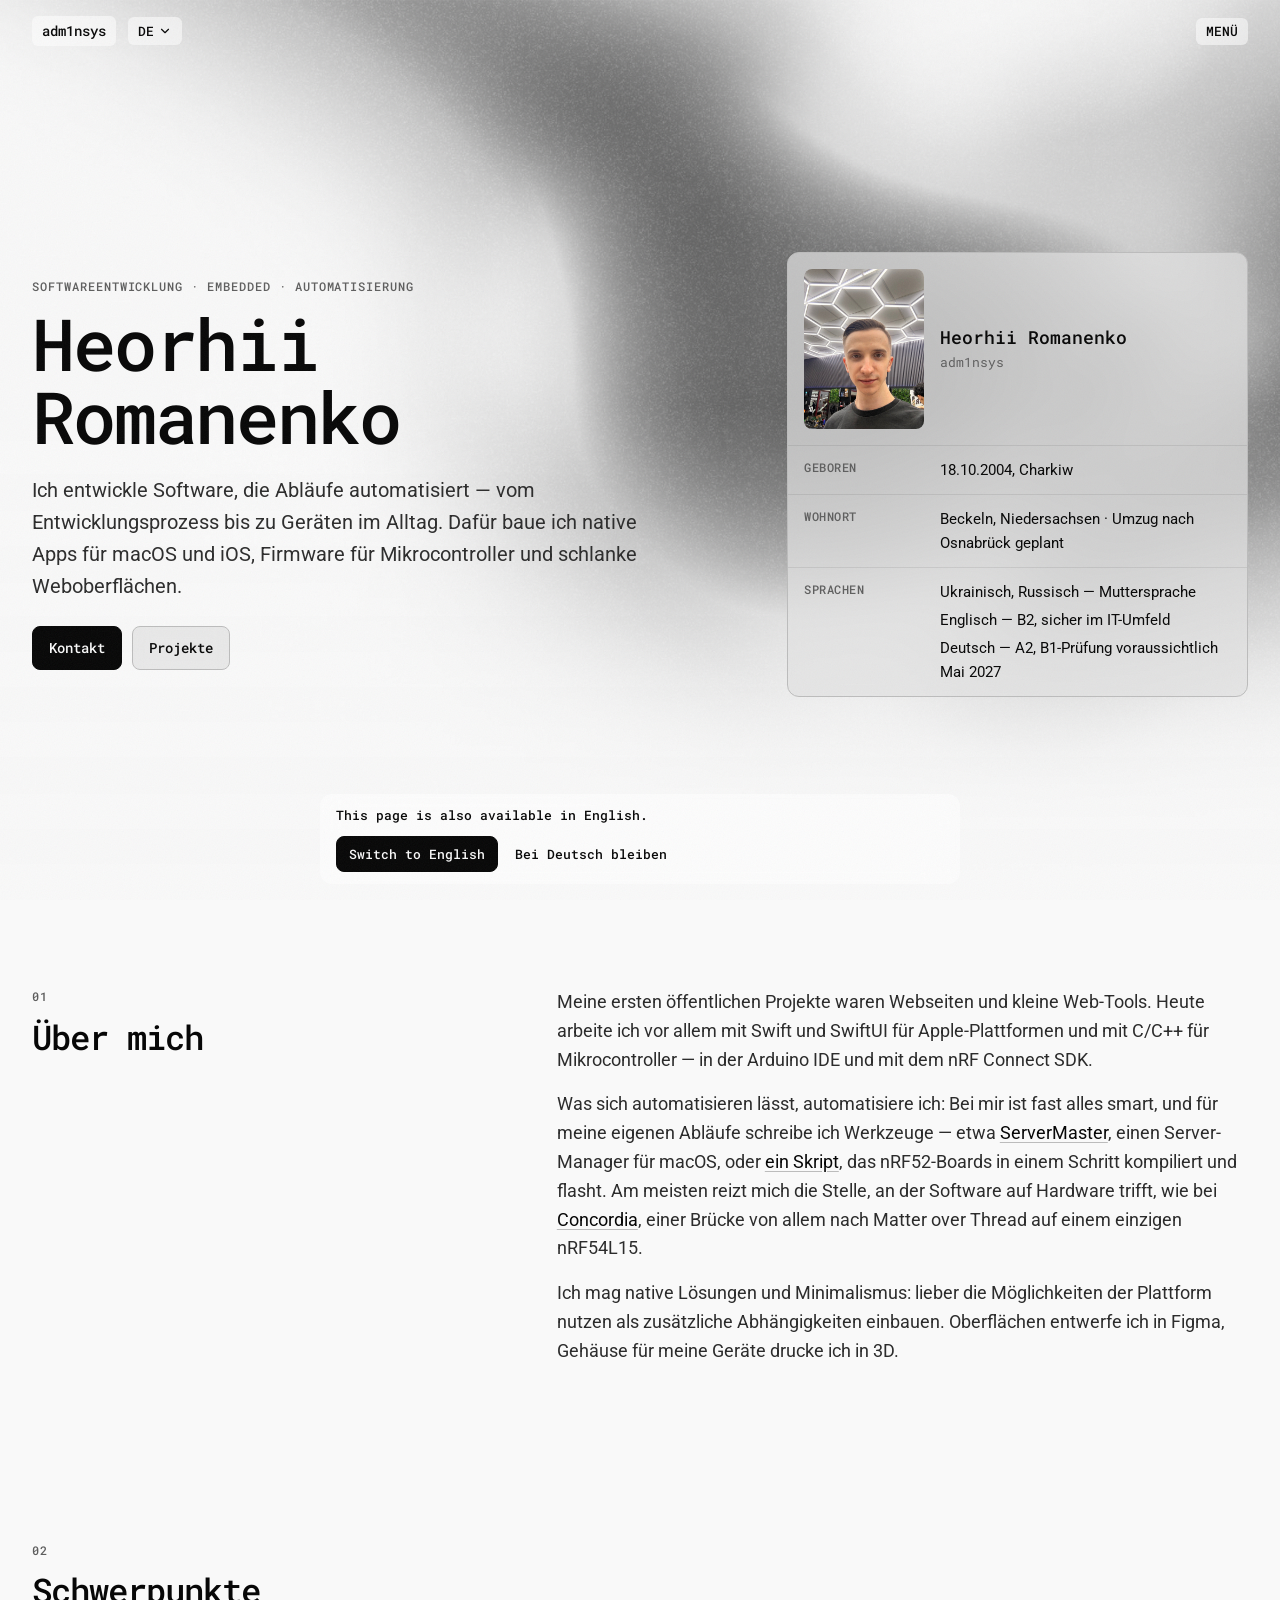
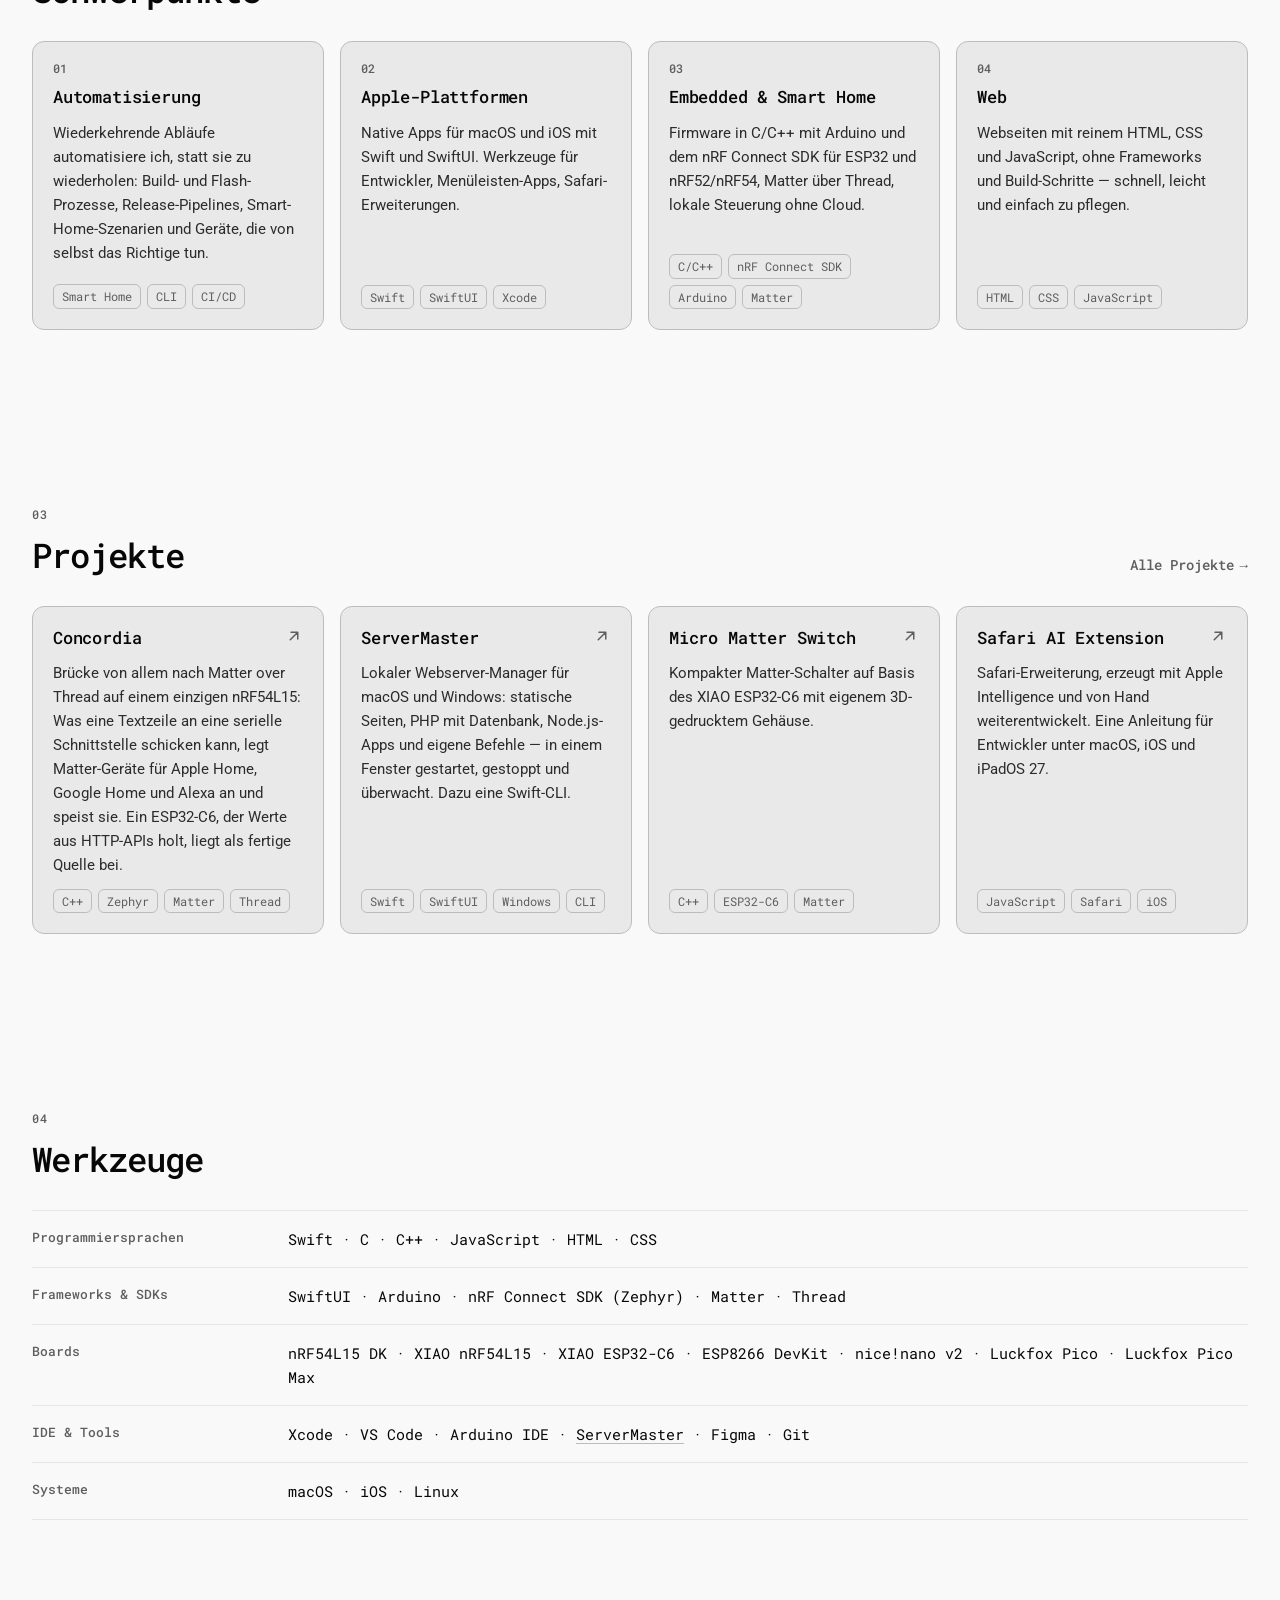
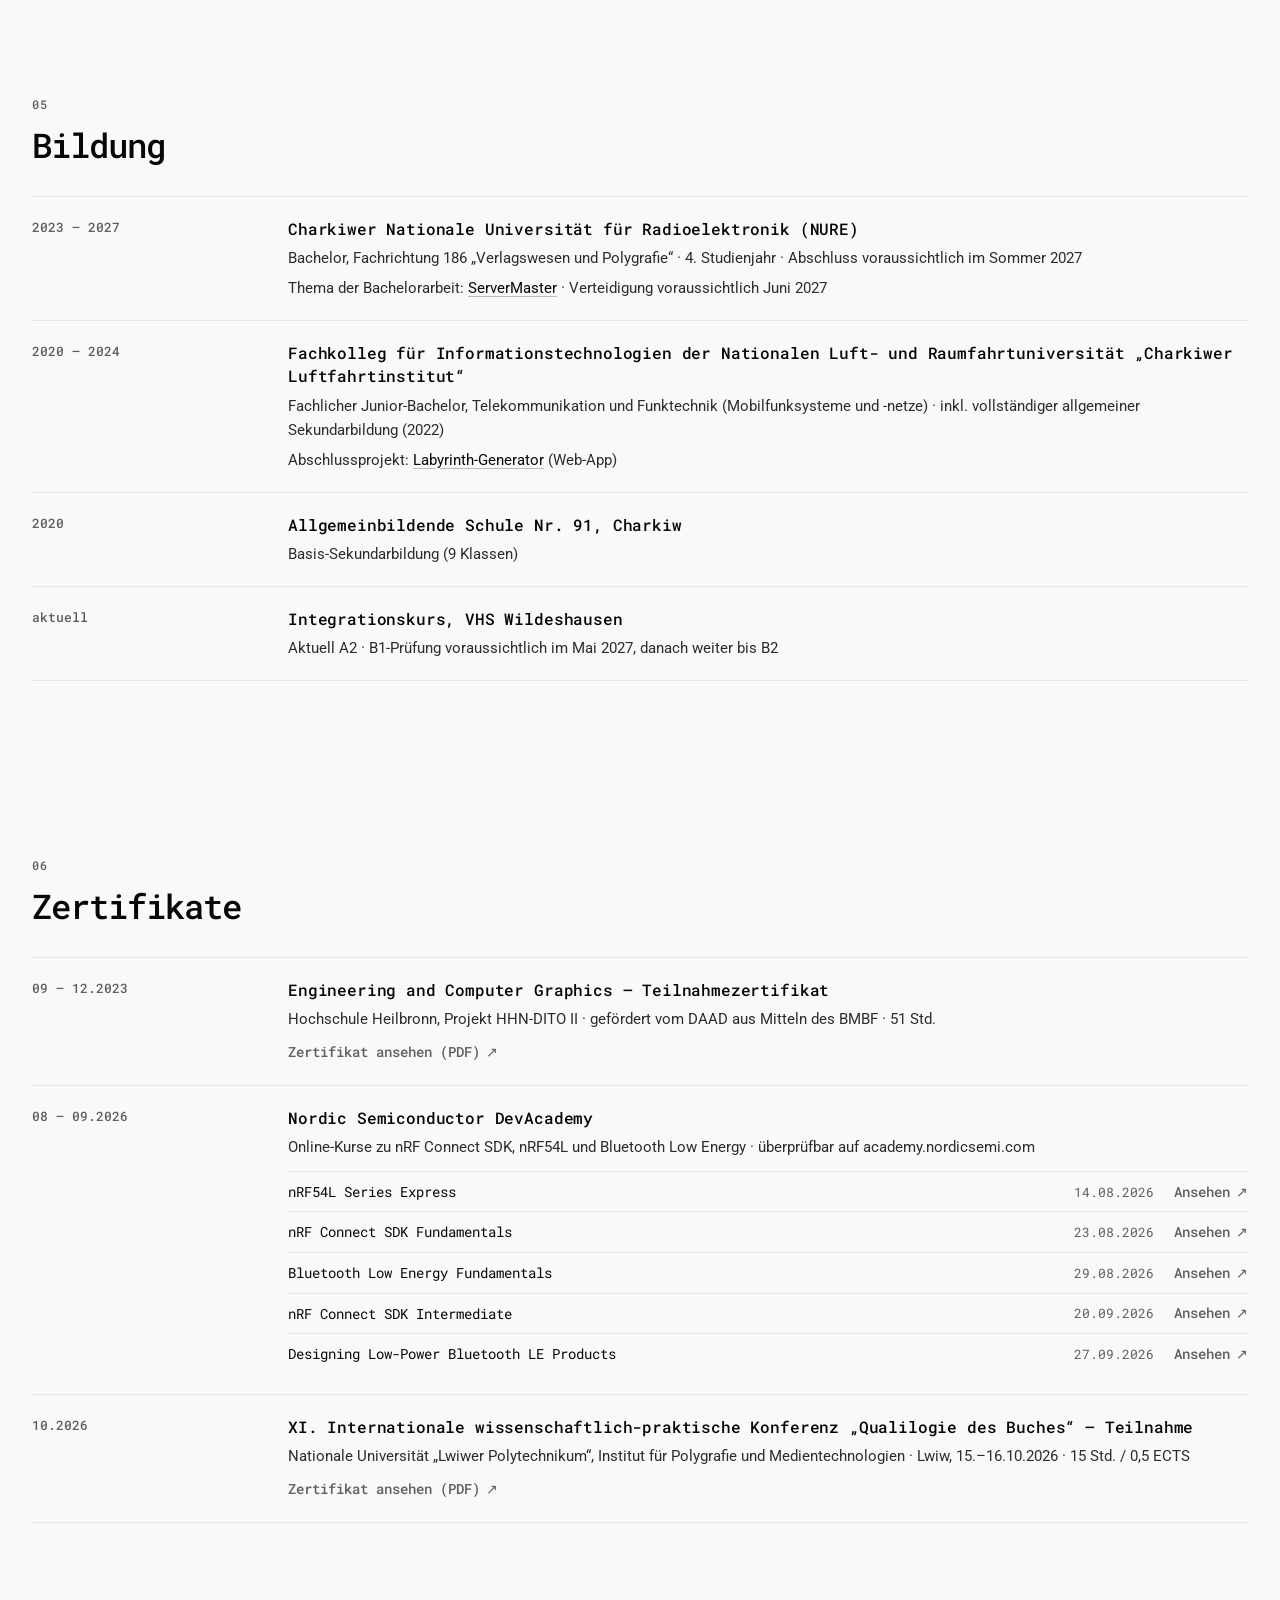
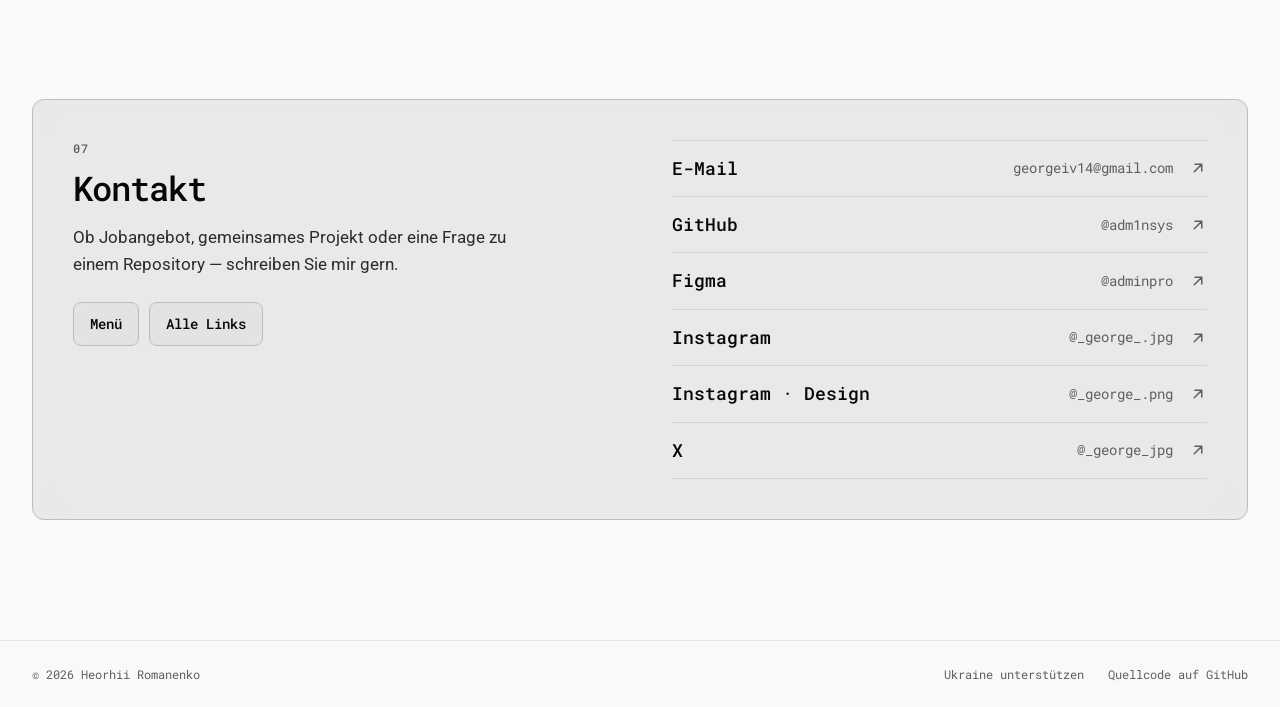
==== commit 95a6fb9a: "Project links go to the project sites; README showcase with site and repo buttons; Concordia describ" ====
--- a/web/index.html
+++ b/web/index.html
@@ -67,7 +67,7 @@
         </div>
         <div class="prose">
           <p data-i18n="aboutP1">Meine ersten öffentlichen Projekte waren Webseiten und kleine Web-Tools. Heute arbeite ich vor allem mit Swift und SwiftUI für Apple-Plattformen und mit C/C++ für Mikrocontroller — in der Arduino IDE und mit dem nRF Connect SDK.</p>
-          <p data-i18n-html="aboutP2">Was sich automatisieren lässt, automatisiere ich: Bei mir ist fast alles smart, und für meine eigenen Abläufe schreibe ich Werkzeuge — etwa <a href="https://adm1nsys.github.io/ServerMaster/" target="_blank" rel="noopener">ServerMaster</a>, einen Server-Manager für macOS, oder <a href="https://github.com/adm1nsys/Adafruit-UF2-bootloader-auto-flash" target="_blank" rel="noopener">ein Skript</a>, das nRF52-Boards in einem Schritt kompiliert und flasht. Am meisten reizt mich die Stelle, an der Software auf Hardware trifft, wie bei <a href="https://github.com/adm1nsys/Concordia" target="_blank" rel="noopener">Concordia</a>, einer Matter-Bridge aus zwei Mikrocontrollern.</p>
+          <p data-i18n-html="aboutP2">Was sich automatisieren lässt, automatisiere ich: Bei mir ist fast alles smart, und für meine eigenen Abläufe schreibe ich Werkzeuge — etwa <a href="https://adm1nsys.github.io/ServerMaster/?from=adm1nsys" target="_blank" rel="noopener">ServerMaster</a>, einen Server-Manager für macOS, oder <a href="https://adm1nsys.github.io/Adafruit-UF2-bootloader-auto-flash/?from=adm1nsys" target="_blank" rel="noopener">ein Skript</a>, das nRF52-Boards in einem Schritt kompiliert und flasht. Am meisten reizt mich die Stelle, an der Software auf Hardware trifft, wie bei <a href="https://adm1nsys.github.io/Concordia/?from=adm1nsys" target="_blank" rel="noopener">Concordia</a>, einer Brücke von allem nach Matter over Thread auf einem einzigen nRF54L15.</p>
           <p data-i18n="aboutP3">Ich mag native Lösungen und Minimalismus: lieber die Möglichkeiten der Plattform nutzen als zusätzliche Abhängigkeiten einbauen. Oberflächen entwerfe ich in Figma, Gehäuse für meine Geräte drucke ich in 3D.</p>
         </div>
       </section>
@@ -116,25 +116,25 @@
           <a class="text-link" href="projects.html"><span data-i18n="projectsAll">Alle Projekte</span> →</a>
         </div>
         <div class="grid">
-          <a class="card project" href="https://github.com/adm1nsys/Concordia" target="_blank" rel="noopener">
+          <a class="card project" href="https://adm1nsys.github.io/Concordia/?from=adm1nsys">
             <h3>Concordia</h3>
-            <p data-i18n="p_concordia">Matter-over-Thread-Bridge nur aus Mikrocontrollern: Ein ESP32-C6 mit Web-Panel holt Daten aus beliebigen HTTP-APIs, ein nRF54L15 stellt sie als Matter-Geräte für Apple Home, Google Home und Alexa bereit.</p>
+            <p data-i18n="p_concordia">Brücke von allem nach Matter over Thread auf einem einzigen nRF54L15: Was eine Textzeile an eine serielle Schnittstelle schicken kann, legt Matter-Geräte für Apple Home, Google Home und Alexa an und speist sie. Ein ESP32-C6, der Werte aus HTTP-APIs holt, liegt als fertige Quelle bei.</p>
             <ul class="tags"><li>C++</li><li>Zephyr</li><li>Matter</li><li>Thread</li></ul>
             <svg class="icon" viewBox="0 0 24 24" fill="none" stroke="currentColor" stroke-width="2" stroke-linecap="round" stroke-linejoin="round" aria-hidden="true"><path d="M7 17L17 7M8 7h9v9"/></svg>
           </a>
-          <a class="card project" href="https://github.com/adm1nsys/ServerMaster" target="_blank" rel="noopener">
+          <a class="card project" href="https://adm1nsys.github.io/ServerMaster/?from=adm1nsys">
             <h3>ServerMaster</h3>
             <p data-i18n="p_servermaster">Lokaler Webserver-Manager für macOS und Windows: statische Seiten, PHP mit Datenbank, Node.js-Apps und eigene Befehle — in einem Fenster gestartet, gestoppt und überwacht. Dazu eine Swift-CLI.</p>
             <ul class="tags"><li>Swift</li><li>SwiftUI</li><li>Windows</li><li>CLI</li></ul>
             <svg class="icon" viewBox="0 0 24 24" fill="none" stroke="currentColor" stroke-width="2" stroke-linecap="round" stroke-linejoin="round" aria-hidden="true"><path d="M7 17L17 7M8 7h9v9"/></svg>
           </a>
-          <a class="card project" href="https://github.com/adm1nsys/Micro-Matter-Switch" target="_blank" rel="noopener">
+          <a class="card project" href="https://adm1nsys.github.io/Micro-Matter-Switch/?from=adm1nsys">
             <h3>Micro Matter Switch</h3>
             <p data-i18n="p_mms">Kompakter Matter-Schalter auf Basis des XIAO ESP32-C6 mit eigenem 3D-gedrucktem Gehäuse.</p>
             <ul class="tags"><li>C++</li><li>ESP32-C6</li><li>Matter</li></ul>
             <svg class="icon" viewBox="0 0 24 24" fill="none" stroke="currentColor" stroke-width="2" stroke-linecap="round" stroke-linejoin="round" aria-hidden="true"><path d="M7 17L17 7M8 7h9v9"/></svg>
           </a>
-          <a class="card project" href="https://github.com/adm1nsys/Safari-Ai-Extension" target="_blank" rel="noopener">
+          <a class="card project" href="https://adm1nsys.github.io/Safari-Ai-Extension/?from=adm1nsys">
             <h3>Safari AI Extension</h3>
             <p data-i18n="p_safari">Safari-Erweiterung, erzeugt mit Apple Intelligence und von Hand weiterentwickelt. Eine Anleitung für Entwickler unter macOS, iOS und iPadOS 27.</p>
             <ul class="tags"><li>JavaScript</li><li>Safari</li><li>iOS</li></ul>
@@ -154,7 +154,7 @@
           <div><dt data-i18n="toolsLangs">Programmiersprachen</dt><dd>Swift · C · C++ · JavaScript · HTML · CSS</dd></div>
           <div><dt data-i18n="toolsFrameworks">Frameworks &amp; SDKs</dt><dd>SwiftUI · Arduino · nRF Connect SDK (Zephyr) · Matter · Thread</dd></div>
           <div><dt data-i18n="toolsHardware">Boards</dt><dd>nRF54L15 DK · XIAO nRF54L15 · XIAO ESP32-C6 · ESP8266 DevKit · nice!nano v2 · Luckfox Pico · Luckfox Pico Max</dd></div>
-          <div><dt data-i18n="toolsSoftware">IDE &amp; Tools</dt><dd>Xcode · VS Code · Arduino IDE · <a href="https://adm1nsys.github.io/ServerMaster/" target="_blank" rel="noopener">ServerMaster</a> · Figma · Git</dd></div>
+          <div><dt data-i18n="toolsSoftware">IDE &amp; Tools</dt><dd>Xcode · VS Code · Arduino IDE · <a href="https://adm1nsys.github.io/ServerMaster/?from=adm1nsys" target="_blank" rel="noopener">ServerMaster</a> · Figma · Git</dd></div>
           <div><dt data-i18n="toolsSystems">Systeme</dt><dd>macOS · iOS · Linux</dd></div>
         </dl>
       </section>
@@ -172,7 +172,7 @@
             <div>
               <h3 data-i18n="eduUniTitle">Charkiwer Nationale Universität für Radioelektronik (NURE)</h3>
               <p data-i18n="eduUniMeta">Bachelor, Fachrichtung 186 „Verlagswesen und Polygrafie“ · 4. Studienjahr · Abschluss voraussichtlich im Sommer 2027</p>
-              <p data-i18n-html="eduUniThesis">Thema der Bachelorarbeit: <a href="https://adm1nsys.github.io/ServerMaster/" target="_blank" rel="noopener">ServerMaster</a> · Verteidigung voraussichtlich Juni 2027</p>
+              <p data-i18n-html="eduUniThesis">Thema der Bachelorarbeit: <a href="https://adm1nsys.github.io/ServerMaster/?from=adm1nsys" target="_blank" rel="noopener">ServerMaster</a> · Verteidigung voraussichtlich Juni 2027</p>
             </div>
           </li>
           <li>
--- a/web/assets/css/style.css
+++ b/web/assets/css/style.css
@@ -646,17 +646,7 @@
 
 /* ---------- Back link & language HUD ---------- */
 
-.back-link {
-  display: inline-flex;
-  align-items: center;
-  gap: 4px;
-  margin: 0 0 1.5rem -4px;
-  font: 500 13px/1 var(--mono);
-  color: var(--muted);
-  text-decoration: none;
-  transition: color 0.2s;
-}
-.back-link:hover { color: var(--text); }
+.chip-back { gap: 2px; }
 
 .lang-hud {
   position: fixed;
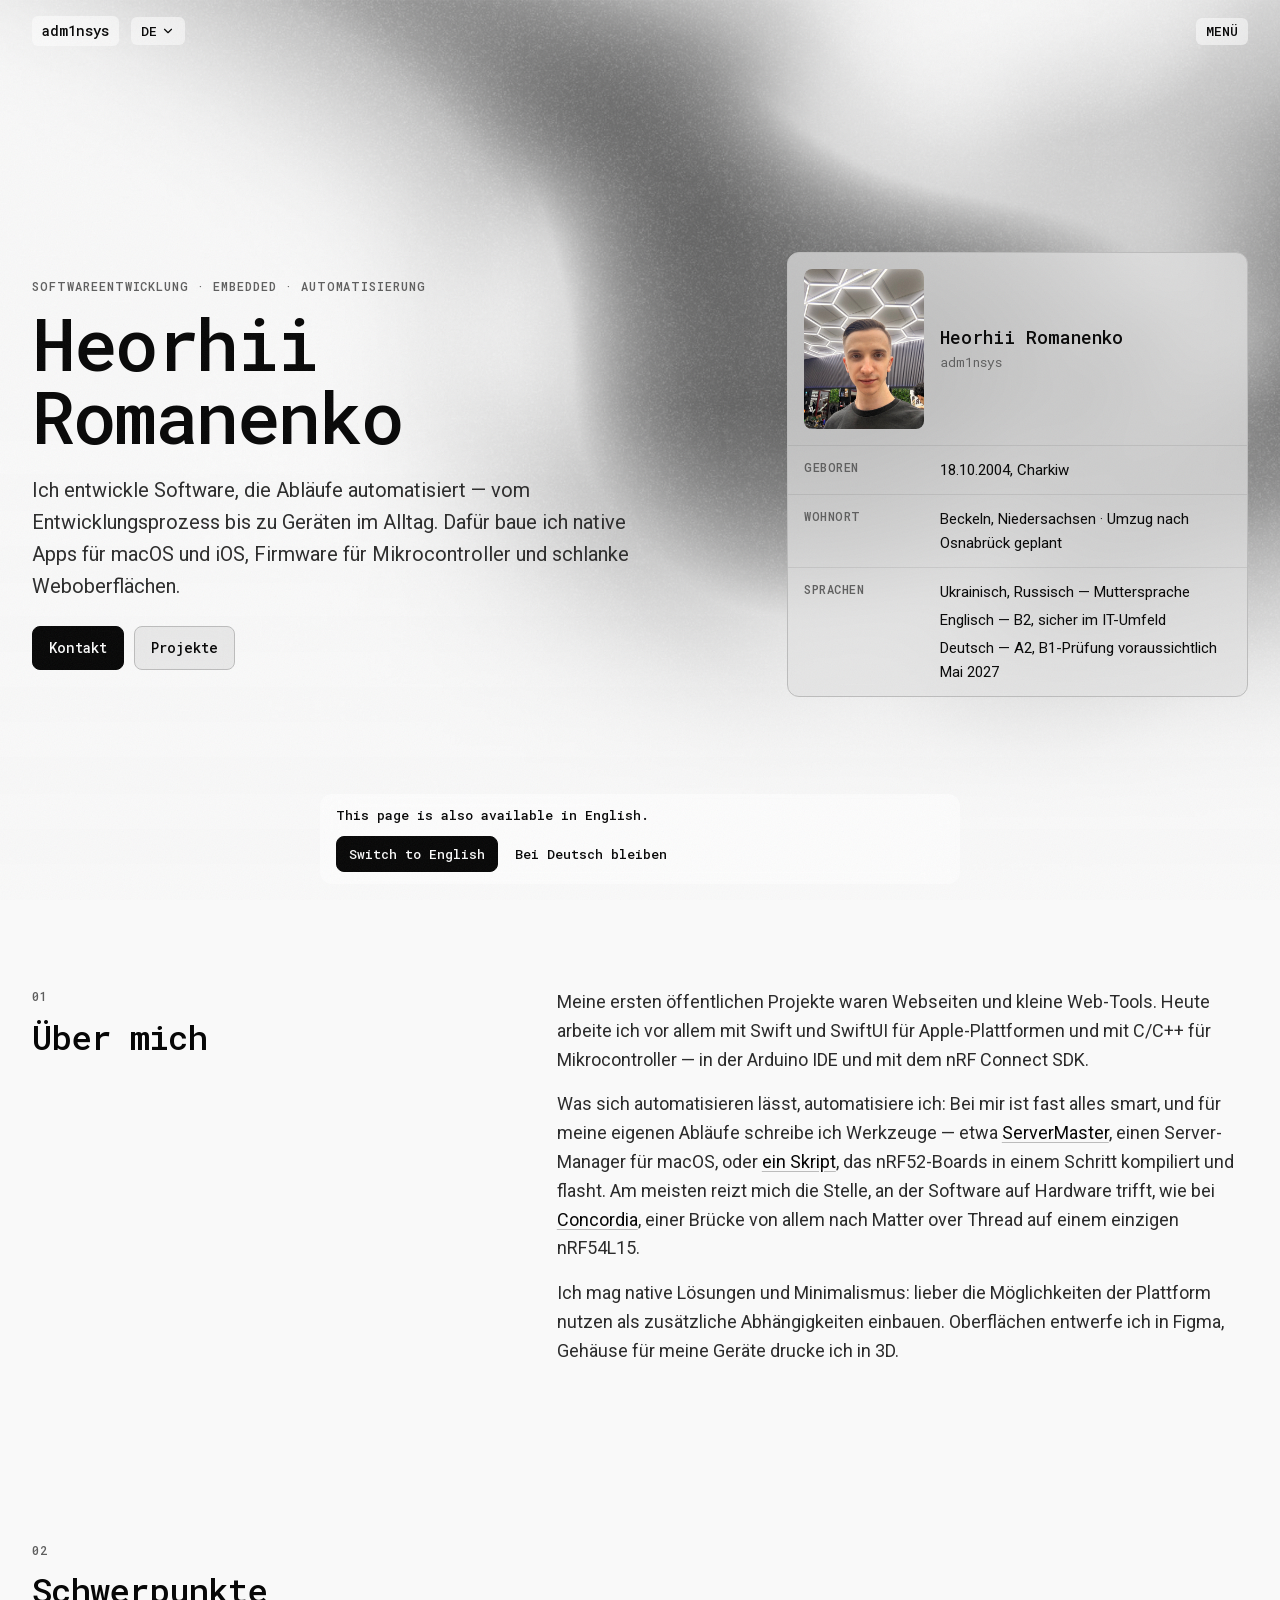
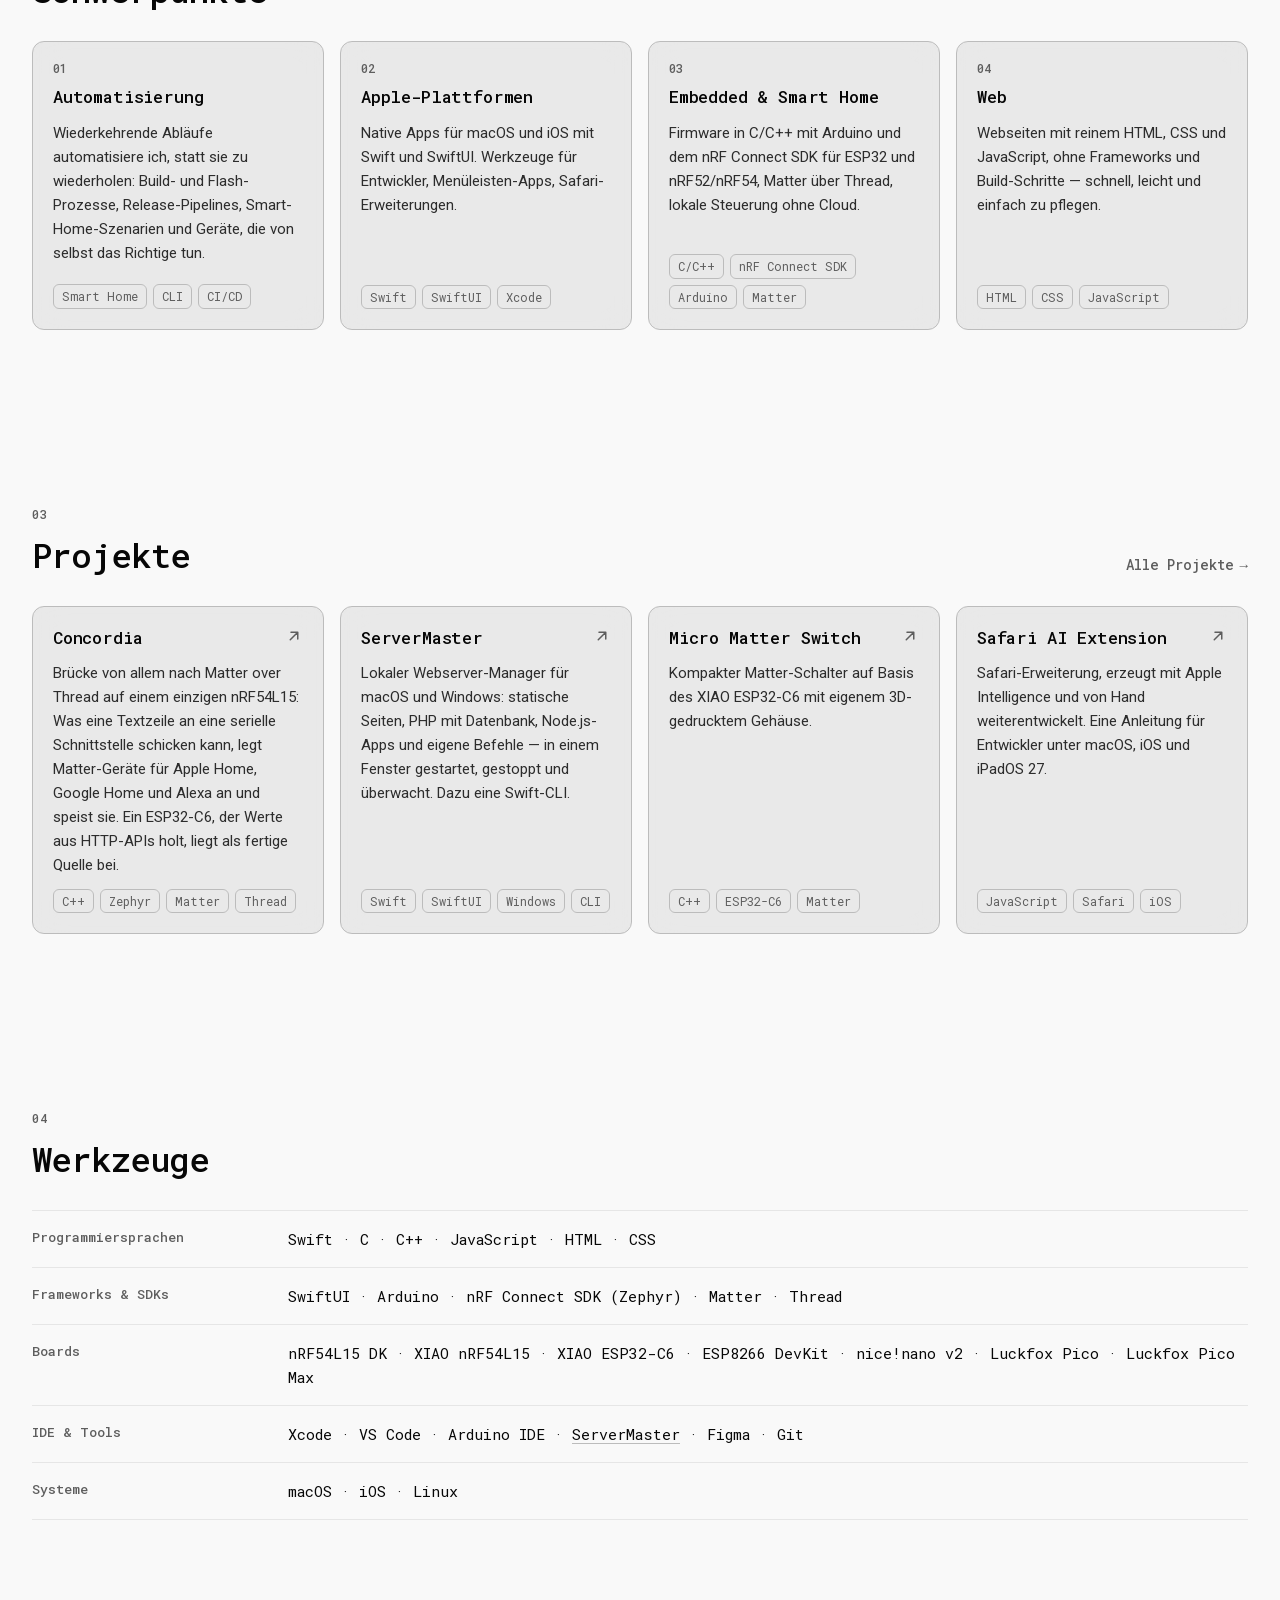
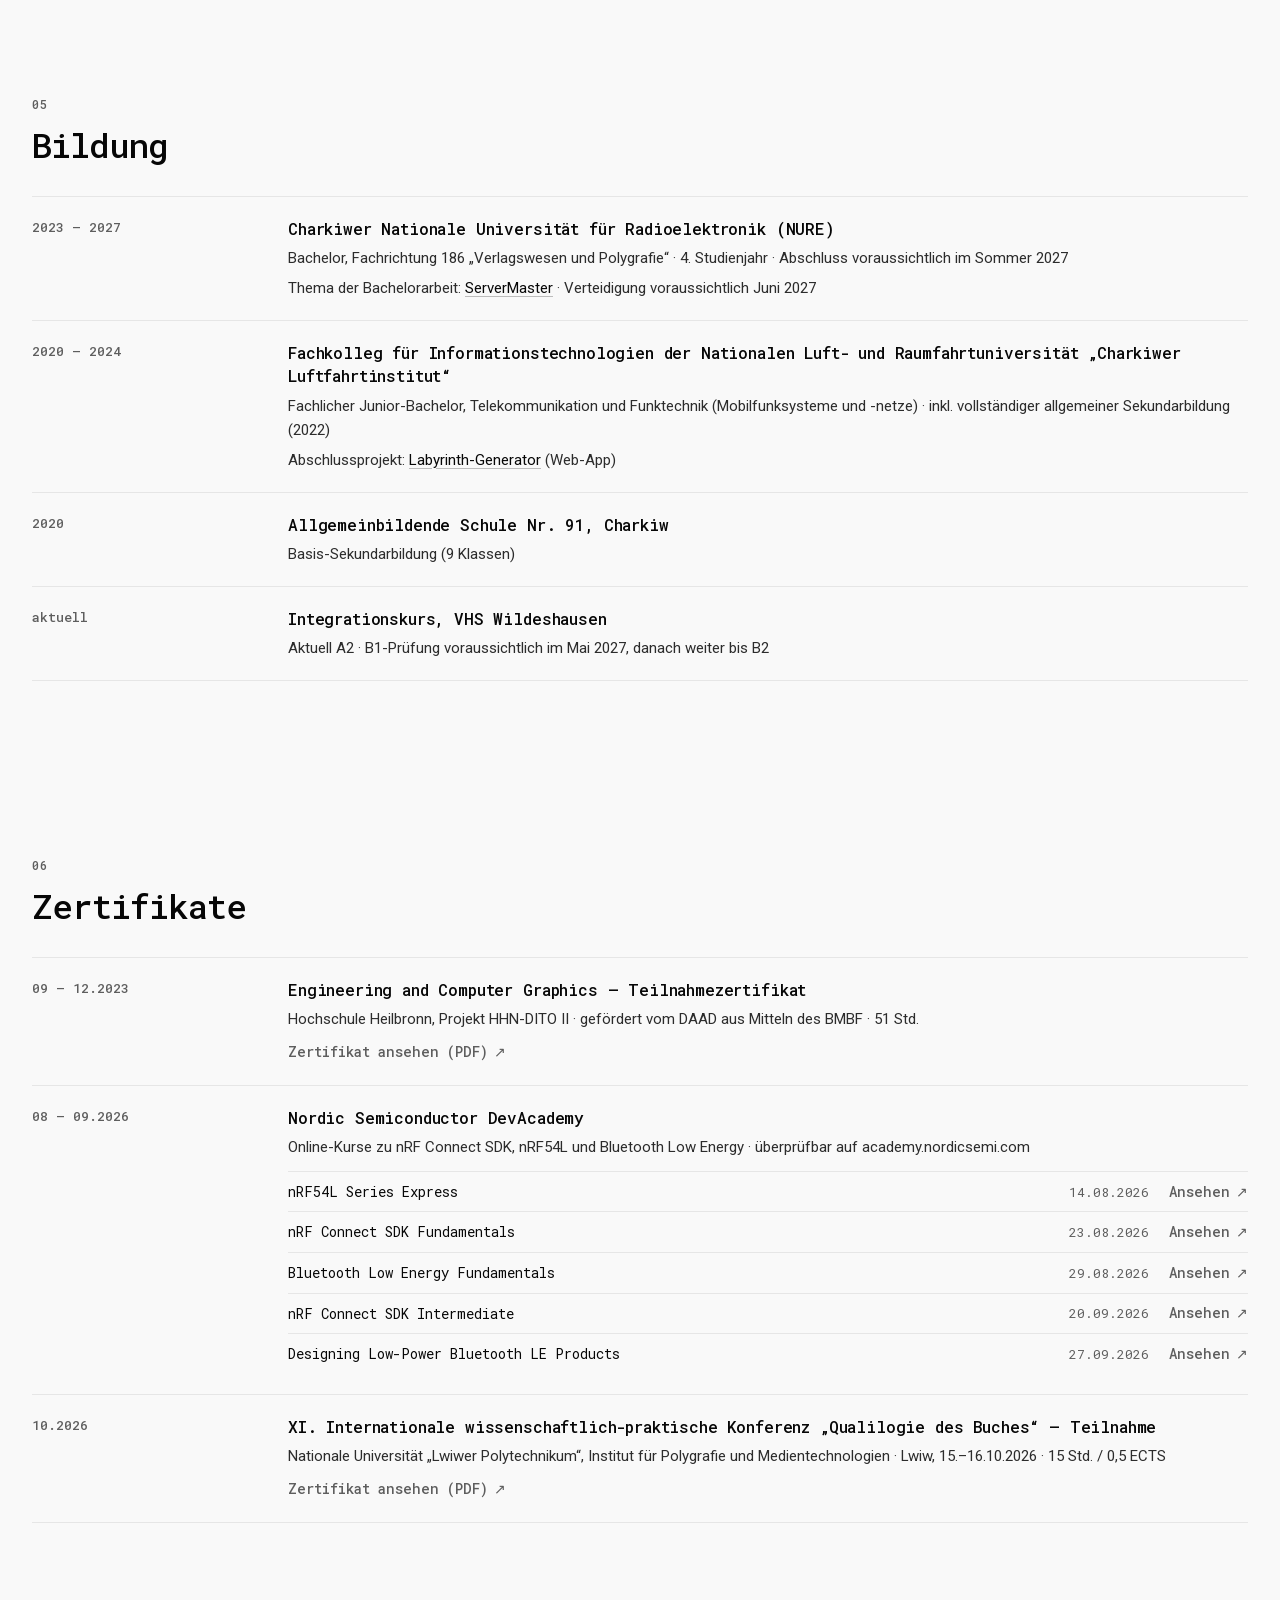
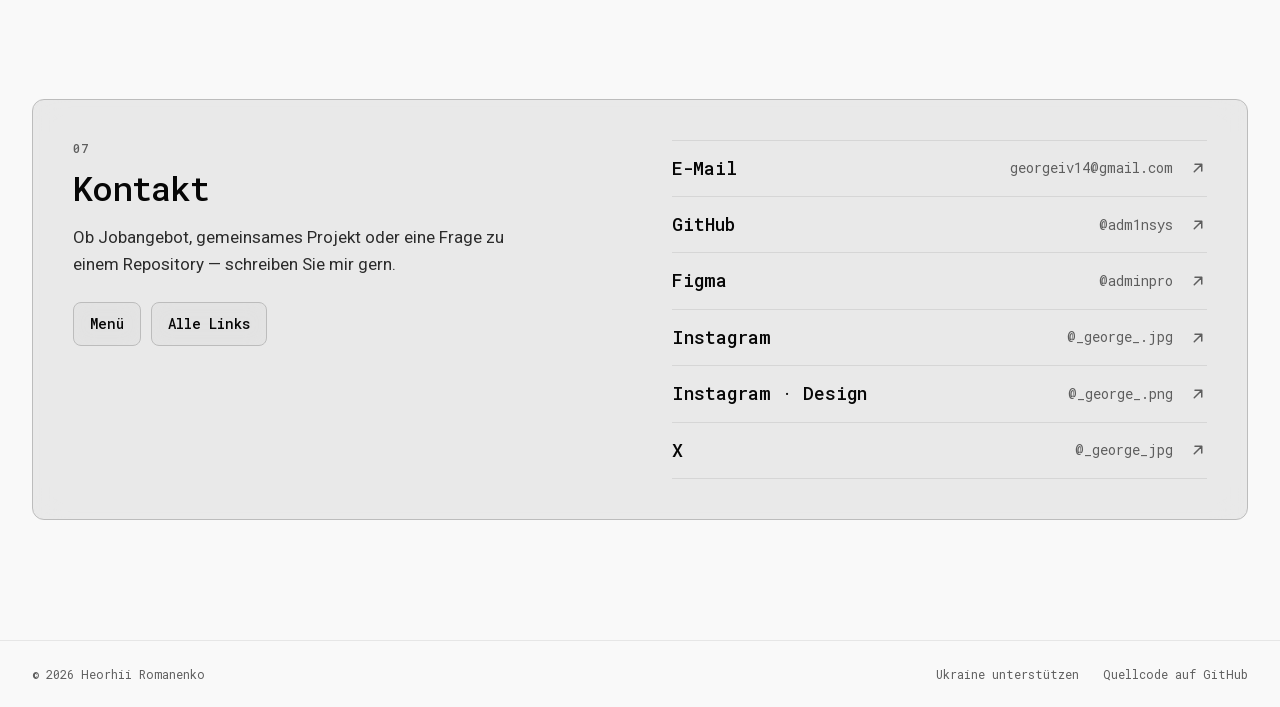
==== commit 9ba56bfe: "Self-host Roboto and Roboto Mono; link the new ServerMaster and Ich-Liebe-Deutsch pages; keep releas" ====
--- a/web/index.html
+++ b/web/index.html
@@ -10,9 +10,7 @@
     <meta property="og:title" content="Heorhii Romanenko — Softwareentwickler">
     <meta property="og:description" content="Softwareentwicklung · Embedded · Automatisierung">
     <link rel="icon" href="assets/img/favicon.svg" type="image/svg+xml">
-    <link rel="preconnect" href="https://fonts.googleapis.com">
-    <link rel="preconnect" href="https://fonts.gstatic.com" crossorigin>
-    <link rel="stylesheet" href="https://fonts.googleapis.com/css2?family=Roboto+Mono:wght@400;500&family=Roboto:wght@400;500&display=swap">
+    <link rel="stylesheet" href="fonts/fonts.css">
     <link rel="stylesheet" href="assets/css/style.css">
   </head>
   <body data-page="about">
@@ -67,7 +65,7 @@
         </div>
         <div class="prose">
           <p data-i18n="aboutP1">Meine ersten öffentlichen Projekte waren Webseiten und kleine Web-Tools. Heute arbeite ich vor allem mit Swift und SwiftUI für Apple-Plattformen und mit C/C++ für Mikrocontroller — in der Arduino IDE und mit dem nRF Connect SDK.</p>
-          <p data-i18n-html="aboutP2">Was sich automatisieren lässt, automatisiere ich: Bei mir ist fast alles smart, und für meine eigenen Abläufe schreibe ich Werkzeuge — etwa <a href="https://adm1nsys.github.io/ServerMaster/?from=adm1nsys" target="_blank" rel="noopener">ServerMaster</a>, einen Server-Manager für macOS, oder <a href="https://adm1nsys.github.io/Adafruit-UF2-bootloader-auto-flash/?from=adm1nsys" target="_blank" rel="noopener">ein Skript</a>, das nRF52-Boards in einem Schritt kompiliert und flasht. Am meisten reizt mich die Stelle, an der Software auf Hardware trifft, wie bei <a href="https://adm1nsys.github.io/Concordia/?from=adm1nsys" target="_blank" rel="noopener">Concordia</a>, einer Brücke von allem nach Matter over Thread auf einem einzigen nRF54L15.</p>
+          <p data-i18n-html="aboutP2">Was sich automatisieren lässt, automatisiere ich: Bei mir ist fast alles smart, und für meine eigenen Abläufe schreibe ich Werkzeuge — etwa <a href="https://adm1nsys.github.io/ServerMaster/about/?from=adm1nsys" target="_blank" rel="noopener">ServerMaster</a>, einen Server-Manager für macOS, oder <a href="https://adm1nsys.github.io/Adafruit-UF2-bootloader-auto-flash/?from=adm1nsys" target="_blank" rel="noopener">ein Skript</a>, das nRF52-Boards in einem Schritt kompiliert und flasht. Am meisten reizt mich die Stelle, an der Software auf Hardware trifft, wie bei <a href="https://adm1nsys.github.io/Concordia/?from=adm1nsys" target="_blank" rel="noopener">Concordia</a>, einer Brücke von allem nach Matter over Thread auf einem einzigen nRF54L15.</p>
           <p data-i18n="aboutP3">Ich mag native Lösungen und Minimalismus: lieber die Möglichkeiten der Plattform nutzen als zusätzliche Abhängigkeiten einbauen. Oberflächen entwerfe ich in Figma, Gehäuse für meine Geräte drucke ich in 3D.</p>
         </div>
       </section>
@@ -122,7 +120,7 @@
             <ul class="tags"><li>C++</li><li>Zephyr</li><li>Matter</li><li>Thread</li></ul>
             <svg class="icon" viewBox="0 0 24 24" fill="none" stroke="currentColor" stroke-width="2" stroke-linecap="round" stroke-linejoin="round" aria-hidden="true"><path d="M7 17L17 7M8 7h9v9"/></svg>
           </a>
-          <a class="card project" href="https://adm1nsys.github.io/ServerMaster/?from=adm1nsys">
+          <a class="card project" href="https://adm1nsys.github.io/ServerMaster/about/?from=adm1nsys">
             <h3>ServerMaster</h3>
             <p data-i18n="p_servermaster">Lokaler Webserver-Manager für macOS und Windows: statische Seiten, PHP mit Datenbank, Node.js-Apps und eigene Befehle — in einem Fenster gestartet, gestoppt und überwacht. Dazu eine Swift-CLI.</p>
             <ul class="tags"><li>Swift</li><li>SwiftUI</li><li>Windows</li><li>CLI</li></ul>
@@ -154,7 +152,7 @@
           <div><dt data-i18n="toolsLangs">Programmiersprachen</dt><dd>Swift · C · C++ · JavaScript · HTML · CSS</dd></div>
           <div><dt data-i18n="toolsFrameworks">Frameworks &amp; SDKs</dt><dd>SwiftUI · Arduino · nRF Connect SDK (Zephyr) · Matter · Thread</dd></div>
           <div><dt data-i18n="toolsHardware">Boards</dt><dd>nRF54L15 DK · XIAO nRF54L15 · XIAO ESP32-C6 · ESP8266 DevKit · nice!nano v2 · Luckfox Pico · Luckfox Pico Max</dd></div>
-          <div><dt data-i18n="toolsSoftware">IDE &amp; Tools</dt><dd>Xcode · VS Code · Arduino IDE · <a href="https://adm1nsys.github.io/ServerMaster/?from=adm1nsys" target="_blank" rel="noopener">ServerMaster</a> · Figma · Git</dd></div>
+          <div><dt data-i18n="toolsSoftware">IDE &amp; Tools</dt><dd>Xcode · VS Code · Arduino IDE · <a href="https://adm1nsys.github.io/ServerMaster/about/?from=adm1nsys" target="_blank" rel="noopener">ServerMaster</a> · Figma · Git</dd></div>
           <div><dt data-i18n="toolsSystems">Systeme</dt><dd>macOS · iOS · Linux</dd></div>
         </dl>
       </section>
@@ -172,7 +170,7 @@
             <div>
               <h3 data-i18n="eduUniTitle">Charkiwer Nationale Universität für Radioelektronik (NURE)</h3>
               <p data-i18n="eduUniMeta">Bachelor, Fachrichtung 186 „Verlagswesen und Polygrafie“ · 4. Studienjahr · Abschluss voraussichtlich im Sommer 2027</p>
-              <p data-i18n-html="eduUniThesis">Thema der Bachelorarbeit: <a href="https://adm1nsys.github.io/ServerMaster/?from=adm1nsys" target="_blank" rel="noopener">ServerMaster</a> · Verteidigung voraussichtlich Juni 2027</p>
+              <p data-i18n-html="eduUniThesis">Thema der Bachelorarbeit: <a href="https://adm1nsys.github.io/ServerMaster/about/?from=adm1nsys" target="_blank" rel="noopener">ServerMaster</a> · Verteidigung voraussichtlich Juni 2027</p>
             </div>
           </li>
           <li>
--- a/web/fonts/fonts.css
+++ b/web/fonts/fonts.css
@@ -0,0 +1,288 @@
+/* cyrillic-ext */
+@font-face {
+  font-family: 'Roboto';
+  font-style: normal;
+  font-weight: 400;
+  font-stretch: 100%;
+  font-display: swap;
+  src: url(roboto-cyrillic-ext.woff2) format('woff2');
+  unicode-range: U+0460-052F, U+1C80-1C8A, U+20B4, U+2DE0-2DFF, U+A640-A69F, U+FE2E-FE2F;
+}
+/* cyrillic */
+@font-face {
+  font-family: 'Roboto';
+  font-style: normal;
+  font-weight: 400;
+  font-stretch: 100%;
+  font-display: swap;
+  src: url(roboto-cyrillic.woff2) format('woff2');
+  unicode-range: U+0301, U+0400-045F, U+0490-0491, U+04B0-04B1, U+2116;
+}
+/* greek-ext */
+@font-face {
+  font-family: 'Roboto';
+  font-style: normal;
+  font-weight: 400;
+  font-stretch: 100%;
+  font-display: swap;
+  src: url(roboto-greek-ext.woff2) format('woff2');
+  unicode-range: U+1F00-1FFF;
+}
+/* greek */
+@font-face {
+  font-family: 'Roboto';
+  font-style: normal;
+  font-weight: 400;
+  font-stretch: 100%;
+  font-display: swap;
+  src: url(roboto-greek.woff2) format('woff2');
+  unicode-range: U+0370-0377, U+037A-037F, U+0384-038A, U+038C, U+038E-03A1, U+03A3-03FF;
+}
+/* math */
+@font-face {
+  font-family: 'Roboto';
+  font-style: normal;
+  font-weight: 400;
+  font-stretch: 100%;
+  font-display: swap;
+  src: url(roboto-math.woff2) format('woff2');
+  unicode-range: U+0302-0303, U+0305, U+0307-0308, U+0310, U+0312, U+0315, U+031A, U+0326-0327, U+032C, U+032F-0330, U+0332-0333, U+0338, U+033A, U+0346, U+034D, U+0391-03A1, U+03A3-03A9, U+03B1-03C9, U+03D1, U+03D5-03D6, U+03F0-03F1, U+03F4-03F5, U+2016-2017, U+2034-2038, U+203C, U+2040, U+2043, U+2047, U+2050, U+2057, U+205F, U+2070-2071, U+2074-209F, U+20D0-20DC, U+20E1, U+20E5-20EF, U+2100-2112, U+2114-2115, U+2117-2121, U+2123-214F, U+2190, U+2192, U+2194-21AE, U+21B0-21E5, U+21F1-21F2, U+21F4-2211, U+2213-2214, U+2216-22FF, U+2308-230B, U+2310, U+2319, U+231C-2321, U+2336-237A, U+237C, U+2395, U+239B-23B7, U+23D0, U+23DC-23E1, U+2474-2475, U+25AF, U+25B3, U+25B7, U+25BD, U+25C1, U+25CA, U+25CC, U+25FB, U+266D-266F, U+27C0-27FF, U+2900-2AFF, U+2B0E-2B11, U+2B30-2B4C, U+2BFE, U+3030, U+FF5B, U+FF5D, U+1D400-1D7FF, U+1EE00-1EEFF;
+}
+/* symbols */
+@font-face {
+  font-family: 'Roboto';
+  font-style: normal;
+  font-weight: 400;
+  font-stretch: 100%;
+  font-display: swap;
+  src: url(roboto-symbols.woff2) format('woff2');
+  unicode-range: U+0001-000C, U+000E-001F, U+007F-009F, U+20DD-20E0, U+20E2-20E4, U+2150-218F, U+2190, U+2192, U+2194-2199, U+21AF, U+21E6-21F0, U+21F3, U+2218-2219, U+2299, U+22C4-22C6, U+2300-243F, U+2440-244A, U+2460-24FF, U+25A0-27BF, U+2800-28FF, U+2921-2922, U+2981, U+29BF, U+29EB, U+2B00-2BFF, U+4DC0-4DFF, U+FFF9-FFFB, U+10140-1018E, U+10190-1019C, U+101A0, U+101D0-101FD, U+102E0-102FB, U+10E60-10E7E, U+1D2C0-1D2D3, U+1D2E0-1D37F, U+1F000-1F0FF, U+1F100-1F1AE, U+1F1E6-1F1FF, U+1F30D-1F30F, U+1F315, U+1F31C, U+1F31E, U+1F320-1F32C, U+1F336, U+1F378, U+1F37D, U+1F382, U+1F393-1F39F, U+1F3A7-1F3A8, U+1F3AC-1F3AF, U+1F3C2, U+1F3C4-1F3C6, U+1F3CA-1F3CE, U+1F3D4-1F3E0, U+1F3ED, U+1F3F1-1F3F3, U+1F3F5-1F3F7, U+1F408, U+1F415, U+1F41F, U+1F426, U+1F43F, U+1F441-1F442, U+1F444, U+1F446-1F449, U+1F44C-1F44E, U+1F453, U+1F46A, U+1F47D, U+1F4A3, U+1F4B0, U+1F4B3, U+1F4B9, U+1F4BB, U+1F4BF, U+1F4C8-1F4CB, U+1F4D6, U+1F4DA, U+1F4DF, U+1F4E3-1F4E6, U+1F4EA-1F4ED, U+1F4F7, U+1F4F9-1F4FB, U+1F4FD-1F4FE, U+1F503, U+1F507-1F50B, U+1F50D, U+1F512-1F513, U+1F53E-1F54A, U+1F54F-1F5FA, U+1F610, U+1F650-1F67F, U+1F687, U+1F68D, U+1F691, U+1F694, U+1F698, U+1F6AD, U+1F6B2, U+1F6B9-1F6BA, U+1F6BC, U+1F6C6-1F6CF, U+1F6D3-1F6D7, U+1F6E0-1F6EA, U+1F6F0-1F6F3, U+1F6F7-1F6FC, U+1F700-1F80B, U+1F810-1F847, U+1F850-1F859, U+1F860-1F887, U+1F890-1F8AD, U+1F8B0-1F8BB, U+1F8C0-1F8C1, U+1F8D0-1F8D8, U+1F900-1F90B, U+1F93B, U+1F946, U+1F984, U+1F996, U+1F9E9, U+1FA00-1FA6F, U+1FA70-1FA7C, U+1FA80-1FAC6, U+1FAC8, U+1FACC-1FADD, U+1FADF-1FAEB, U+1FAEF-1FAFA, U+1FB00-1FBFF;
+}
+/* vietnamese */
+@font-face {
+  font-family: 'Roboto';
+  font-style: normal;
+  font-weight: 400;
+  font-stretch: 100%;
+  font-display: swap;
+  src: url(roboto-vietnamese.woff2) format('woff2');
+  unicode-range: U+0102-0103, U+0110-0111, U+0128-0129, U+0168-0169, U+01A0-01A1, U+01AF-01B0, U+0300-0301, U+0303-0304, U+0308-0309, U+0323, U+0329, U+1EA0-1EF9, U+20AB;
+}
+/* latin-ext */
+@font-face {
+  font-family: 'Roboto';
+  font-style: normal;
+  font-weight: 400;
+  font-stretch: 100%;
+  font-display: swap;
+  src: url(roboto-latin-ext.woff2) format('woff2');
+  unicode-range: U+0100-02BA, U+02BD-02C5, U+02C7-02CC, U+02CE-02D7, U+02DD-02FF, U+0304, U+0308, U+0329, U+1D00-1DBF, U+1E00-1E9F, U+1EF2-1EFF, U+2020, U+20A0-20AB, U+20AD-20C4, U+2113, U+2C60-2C7F, U+A720-A7FF;
+}
+/* latin */
+@font-face {
+  font-family: 'Roboto';
+  font-style: normal;
+  font-weight: 400;
+  font-stretch: 100%;
+  font-display: swap;
+  src: url(roboto-latin.woff2) format('woff2');
+  unicode-range: U+0000-00FF, U+0131, U+0152-0153, U+02BB-02BC, U+02C6, U+02DA, U+02DC, U+0304, U+0308, U+0329, U+2000-206F, U+20AC, U+2122, U+2191, U+2193, U+2212, U+2215, U+FEFF, U+FFFD;
+}
+/* cyrillic-ext */
+@font-face {
+  font-family: 'Roboto';
+  font-style: normal;
+  font-weight: 500;
+  font-stretch: 100%;
+  font-display: swap;
+  src: url(roboto-cyrillic-ext.woff2) format('woff2');
+  unicode-range: U+0460-052F, U+1C80-1C8A, U+20B4, U+2DE0-2DFF, U+A640-A69F, U+FE2E-FE2F;
+}
+/* cyrillic */
+@font-face {
+  font-family: 'Roboto';
+  font-style: normal;
+  font-weight: 500;
+  font-stretch: 100%;
+  font-display: swap;
+  src: url(roboto-cyrillic.woff2) format('woff2');
+  unicode-range: U+0301, U+0400-045F, U+0490-0491, U+04B0-04B1, U+2116;
+}
+/* greek-ext */
+@font-face {
+  font-family: 'Roboto';
+  font-style: normal;
+  font-weight: 500;
+  font-stretch: 100%;
+  font-display: swap;
+  src: url(roboto-greek-ext.woff2) format('woff2');
+  unicode-range: U+1F00-1FFF;
+}
+/* greek */
+@font-face {
+  font-family: 'Roboto';
+  font-style: normal;
+  font-weight: 500;
+  font-stretch: 100%;
+  font-display: swap;
+  src: url(roboto-greek.woff2) format('woff2');
+  unicode-range: U+0370-0377, U+037A-037F, U+0384-038A, U+038C, U+038E-03A1, U+03A3-03FF;
+}
+/* math */
+@font-face {
+  font-family: 'Roboto';
+  font-style: normal;
+  font-weight: 500;
+  font-stretch: 100%;
+  font-display: swap;
+  src: url(roboto-math.woff2) format('woff2');
+  unicode-range: U+0302-0303, U+0305, U+0307-0308, U+0310, U+0312, U+0315, U+031A, U+0326-0327, U+032C, U+032F-0330, U+0332-0333, U+0338, U+033A, U+0346, U+034D, U+0391-03A1, U+03A3-03A9, U+03B1-03C9, U+03D1, U+03D5-03D6, U+03F0-03F1, U+03F4-03F5, U+2016-2017, U+2034-2038, U+203C, U+2040, U+2043, U+2047, U+2050, U+2057, U+205F, U+2070-2071, U+2074-209F, U+20D0-20DC, U+20E1, U+20E5-20EF, U+2100-2112, U+2114-2115, U+2117-2121, U+2123-214F, U+2190, U+2192, U+2194-21AE, U+21B0-21E5, U+21F1-21F2, U+21F4-2211, U+2213-2214, U+2216-22FF, U+2308-230B, U+2310, U+2319, U+231C-2321, U+2336-237A, U+237C, U+2395, U+239B-23B7, U+23D0, U+23DC-23E1, U+2474-2475, U+25AF, U+25B3, U+25B7, U+25BD, U+25C1, U+25CA, U+25CC, U+25FB, U+266D-266F, U+27C0-27FF, U+2900-2AFF, U+2B0E-2B11, U+2B30-2B4C, U+2BFE, U+3030, U+FF5B, U+FF5D, U+1D400-1D7FF, U+1EE00-1EEFF;
+}
+/* symbols */
+@font-face {
+  font-family: 'Roboto';
+  font-style: normal;
+  font-weight: 500;
+  font-stretch: 100%;
+  font-display: swap;
+  src: url(roboto-symbols.woff2) format('woff2');
+  unicode-range: U+0001-000C, U+000E-001F, U+007F-009F, U+20DD-20E0, U+20E2-20E4, U+2150-218F, U+2190, U+2192, U+2194-2199, U+21AF, U+21E6-21F0, U+21F3, U+2218-2219, U+2299, U+22C4-22C6, U+2300-243F, U+2440-244A, U+2460-24FF, U+25A0-27BF, U+2800-28FF, U+2921-2922, U+2981, U+29BF, U+29EB, U+2B00-2BFF, U+4DC0-4DFF, U+FFF9-FFFB, U+10140-1018E, U+10190-1019C, U+101A0, U+101D0-101FD, U+102E0-102FB, U+10E60-10E7E, U+1D2C0-1D2D3, U+1D2E0-1D37F, U+1F000-1F0FF, U+1F100-1F1AE, U+1F1E6-1F1FF, U+1F30D-1F30F, U+1F315, U+1F31C, U+1F31E, U+1F320-1F32C, U+1F336, U+1F378, U+1F37D, U+1F382, U+1F393-1F39F, U+1F3A7-1F3A8, U+1F3AC-1F3AF, U+1F3C2, U+1F3C4-1F3C6, U+1F3CA-1F3CE, U+1F3D4-1F3E0, U+1F3ED, U+1F3F1-1F3F3, U+1F3F5-1F3F7, U+1F408, U+1F415, U+1F41F, U+1F426, U+1F43F, U+1F441-1F442, U+1F444, U+1F446-1F449, U+1F44C-1F44E, U+1F453, U+1F46A, U+1F47D, U+1F4A3, U+1F4B0, U+1F4B3, U+1F4B9, U+1F4BB, U+1F4BF, U+1F4C8-1F4CB, U+1F4D6, U+1F4DA, U+1F4DF, U+1F4E3-1F4E6, U+1F4EA-1F4ED, U+1F4F7, U+1F4F9-1F4FB, U+1F4FD-1F4FE, U+1F503, U+1F507-1F50B, U+1F50D, U+1F512-1F513, U+1F53E-1F54A, U+1F54F-1F5FA, U+1F610, U+1F650-1F67F, U+1F687, U+1F68D, U+1F691, U+1F694, U+1F698, U+1F6AD, U+1F6B2, U+1F6B9-1F6BA, U+1F6BC, U+1F6C6-1F6CF, U+1F6D3-1F6D7, U+1F6E0-1F6EA, U+1F6F0-1F6F3, U+1F6F7-1F6FC, U+1F700-1F80B, U+1F810-1F847, U+1F850-1F859, U+1F860-1F887, U+1F890-1F8AD, U+1F8B0-1F8BB, U+1F8C0-1F8C1, U+1F8D0-1F8D8, U+1F900-1F90B, U+1F93B, U+1F946, U+1F984, U+1F996, U+1F9E9, U+1FA00-1FA6F, U+1FA70-1FA7C, U+1FA80-1FAC6, U+1FAC8, U+1FACC-1FADD, U+1FADF-1FAEB, U+1FAEF-1FAFA, U+1FB00-1FBFF;
+}
+/* vietnamese */
+@font-face {
+  font-family: 'Roboto';
+  font-style: normal;
+  font-weight: 500;
+  font-stretch: 100%;
+  font-display: swap;
+  src: url(roboto-vietnamese.woff2) format('woff2');
+  unicode-range: U+0102-0103, U+0110-0111, U+0128-0129, U+0168-0169, U+01A0-01A1, U+01AF-01B0, U+0300-0301, U+0303-0304, U+0308-0309, U+0323, U+0329, U+1EA0-1EF9, U+20AB;
+}
+/* latin-ext */
+@font-face {
+  font-family: 'Roboto';
+  font-style: normal;
+  font-weight: 500;
+  font-stretch: 100%;
+  font-display: swap;
+  src: url(roboto-latin-ext.woff2) format('woff2');
+  unicode-range: U+0100-02BA, U+02BD-02C5, U+02C7-02CC, U+02CE-02D7, U+02DD-02FF, U+0304, U+0308, U+0329, U+1D00-1DBF, U+1E00-1E9F, U+1EF2-1EFF, U+2020, U+20A0-20AB, U+20AD-20C4, U+2113, U+2C60-2C7F, U+A720-A7FF;
+}
+/* latin */
+@font-face {
+  font-family: 'Roboto';
+  font-style: normal;
+  font-weight: 500;
+  font-stretch: 100%;
+  font-display: swap;
+  src: url(roboto-latin.woff2) format('woff2');
+  unicode-range: U+0000-00FF, U+0131, U+0152-0153, U+02BB-02BC, U+02C6, U+02DA, U+02DC, U+0304, U+0308, U+0329, U+2000-206F, U+20AC, U+2122, U+2191, U+2193, U+2212, U+2215, U+FEFF, U+FFFD;
+}
+/* cyrillic-ext */
+@font-face {
+  font-family: 'Roboto Mono';
+  font-style: normal;
+  font-weight: 400;
+  font-display: swap;
+  src: url(roboto-mono-cyrillic-ext.woff2) format('woff2');
+  unicode-range: U+0460-052F, U+1C80-1C8A, U+20B4, U+2DE0-2DFF, U+A640-A69F, U+FE2E-FE2F;
+}
+/* cyrillic */
+@font-face {
+  font-family: 'Roboto Mono';
+  font-style: normal;
+  font-weight: 400;
+  font-display: swap;
+  src: url(roboto-mono-cyrillic.woff2) format('woff2');
+  unicode-range: U+0301, U+0400-045F, U+0490-0491, U+04B0-04B1, U+2116;
+}
+/* greek */
+@font-face {
+  font-family: 'Roboto Mono';
+  font-style: normal;
+  font-weight: 400;
+  font-display: swap;
+  src: url(roboto-mono-greek.woff2) format('woff2');
+  unicode-range: U+0370-0377, U+037A-037F, U+0384-038A, U+038C, U+038E-03A1, U+03A3-03FF;
+}
+/* vietnamese */
+@font-face {
+  font-family: 'Roboto Mono';
+  font-style: normal;
+  font-weight: 400;
+  font-display: swap;
+  src: url(roboto-mono-vietnamese.woff2) format('woff2');
+  unicode-range: U+0102-0103, U+0110-0111, U+0128-0129, U+0168-0169, U+01A0-01A1, U+01AF-01B0, U+0300-0301, U+0303-0304, U+0308-0309, U+0323, U+0329, U+1EA0-1EF9, U+20AB;
+}
+/* latin-ext */
+@font-face {
+  font-family: 'Roboto Mono';
+  font-style: normal;
+  font-weight: 400;
+  font-display: swap;
+  src: url(roboto-mono-latin-ext.woff2) format('woff2');
+  unicode-range: U+0100-02BA, U+02BD-02C5, U+02C7-02CC, U+02CE-02D7, U+02DD-02FF, U+0304, U+0308, U+0329, U+1D00-1DBF, U+1E00-1E9F, U+1EF2-1EFF, U+2020, U+20A0-20AB, U+20AD-20C4, U+2113, U+2C60-2C7F, U+A720-A7FF;
+}
+/* latin */
+@font-face {
+  font-family: 'Roboto Mono';
+  font-style: normal;
+  font-weight: 400;
+  font-display: swap;
+  src: url(roboto-mono-latin.woff2) format('woff2');
+  unicode-range: U+0000-00FF, U+0131, U+0152-0153, U+02BB-02BC, U+02C6, U+02DA, U+02DC, U+0304, U+0308, U+0329, U+2000-206F, U+20AC, U+2122, U+2191, U+2193, U+2212, U+2215, U+FEFF, U+FFFD;
+}
+/* cyrillic-ext */
+@font-face {
+  font-family: 'Roboto Mono';
+  font-style: normal;
+  font-weight: 500;
+  font-display: swap;
+  src: url(roboto-mono-cyrillic-ext.woff2) format('woff2');
+  unicode-range: U+0460-052F, U+1C80-1C8A, U+20B4, U+2DE0-2DFF, U+A640-A69F, U+FE2E-FE2F;
+}
+/* cyrillic */
+@font-face {
+  font-family: 'Roboto Mono';
+  font-style: normal;
+  font-weight: 500;
+  font-display: swap;
+  src: url(roboto-mono-cyrillic.woff2) format('woff2');
+  unicode-range: U+0301, U+0400-045F, U+0490-0491, U+04B0-04B1, U+2116;
+}
+/* greek */
+@font-face {
+  font-family: 'Roboto Mono';
+  font-style: normal;
+  font-weight: 500;
+  font-display: swap;
+  src: url(roboto-mono-greek.woff2) format('woff2');
+  unicode-range: U+0370-0377, U+037A-037F, U+0384-038A, U+038C, U+038E-03A1, U+03A3-03FF;
+}
+/* vietnamese */
+@font-face {
+  font-family: 'Roboto Mono';
+  font-style: normal;
+  font-weight: 500;
+  font-display: swap;
+  src: url(roboto-mono-vietnamese.woff2) format('woff2');
+  unicode-range: U+0102-0103, U+0110-0111, U+0128-0129, U+0168-0169, U+01A0-01A1, U+01AF-01B0, U+0300-0301, U+0303-0304, U+0308-0309, U+0323, U+0329, U+1EA0-1EF9, U+20AB;
+}
+/* latin-ext */
+@font-face {
+  font-family: 'Roboto Mono';
+  font-style: normal;
+  font-weight: 500;
+  font-display: swap;
+  src: url(roboto-mono-latin-ext.woff2) format('woff2');
+  unicode-range: U+0100-02BA, U+02BD-02C5, U+02C7-02CC, U+02CE-02D7, U+02DD-02FF, U+0304, U+0308, U+0329, U+1D00-1DBF, U+1E00-1E9F, U+1EF2-1EFF, U+2020, U+20A0-20AB, U+20AD-20C4, U+2113, U+2C60-2C7F, U+A720-A7FF;
+}
+/* latin */
+@font-face {
+  font-family: 'Roboto Mono';
+  font-style: normal;
+  font-weight: 500;
+  font-display: swap;
+  src: url(roboto-mono-latin.woff2) format('woff2');
+  unicode-range: U+0000-00FF, U+0131, U+0152-0153, U+02BB-02BC, U+02C6, U+02DA, U+02DC, U+0304, U+0308, U+0329, U+2000-206F, U+20AC, U+2122, U+2191, U+2193, U+2212, U+2215, U+FEFF, U+FFFD;
+}
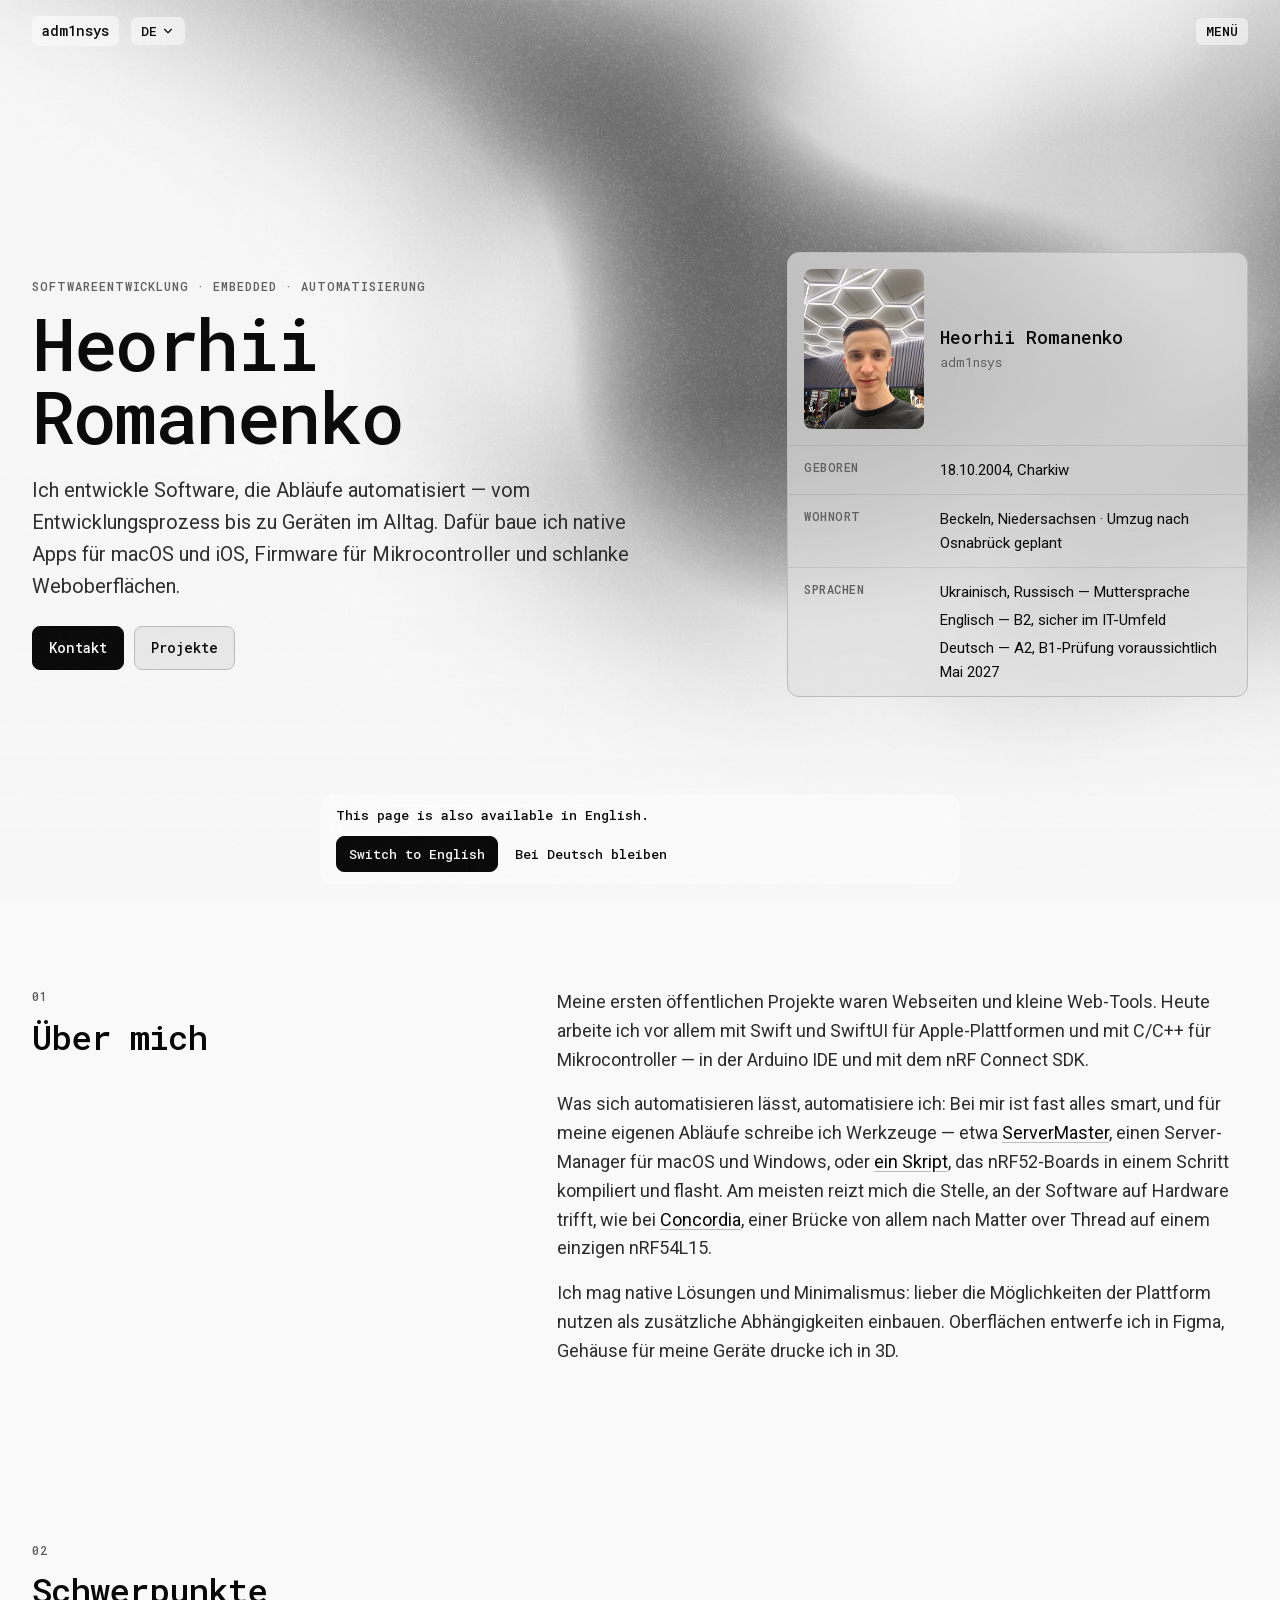
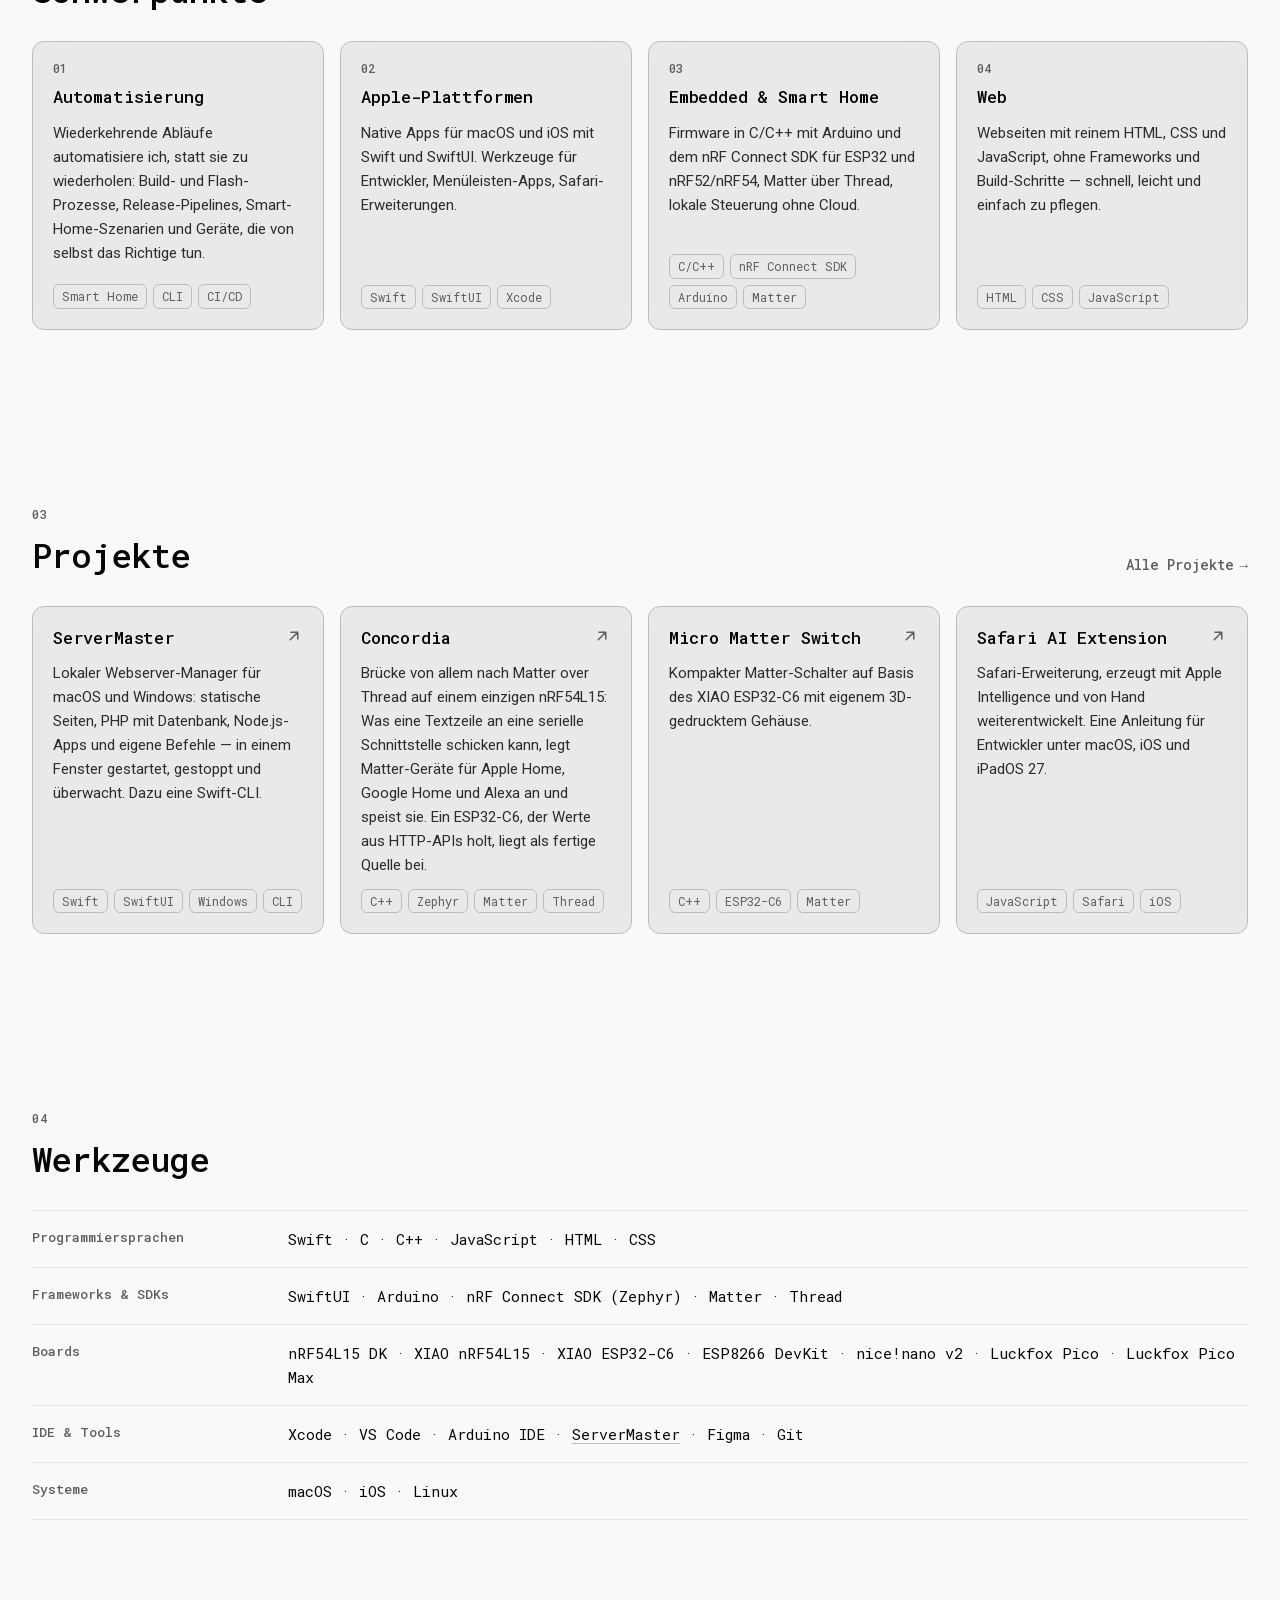
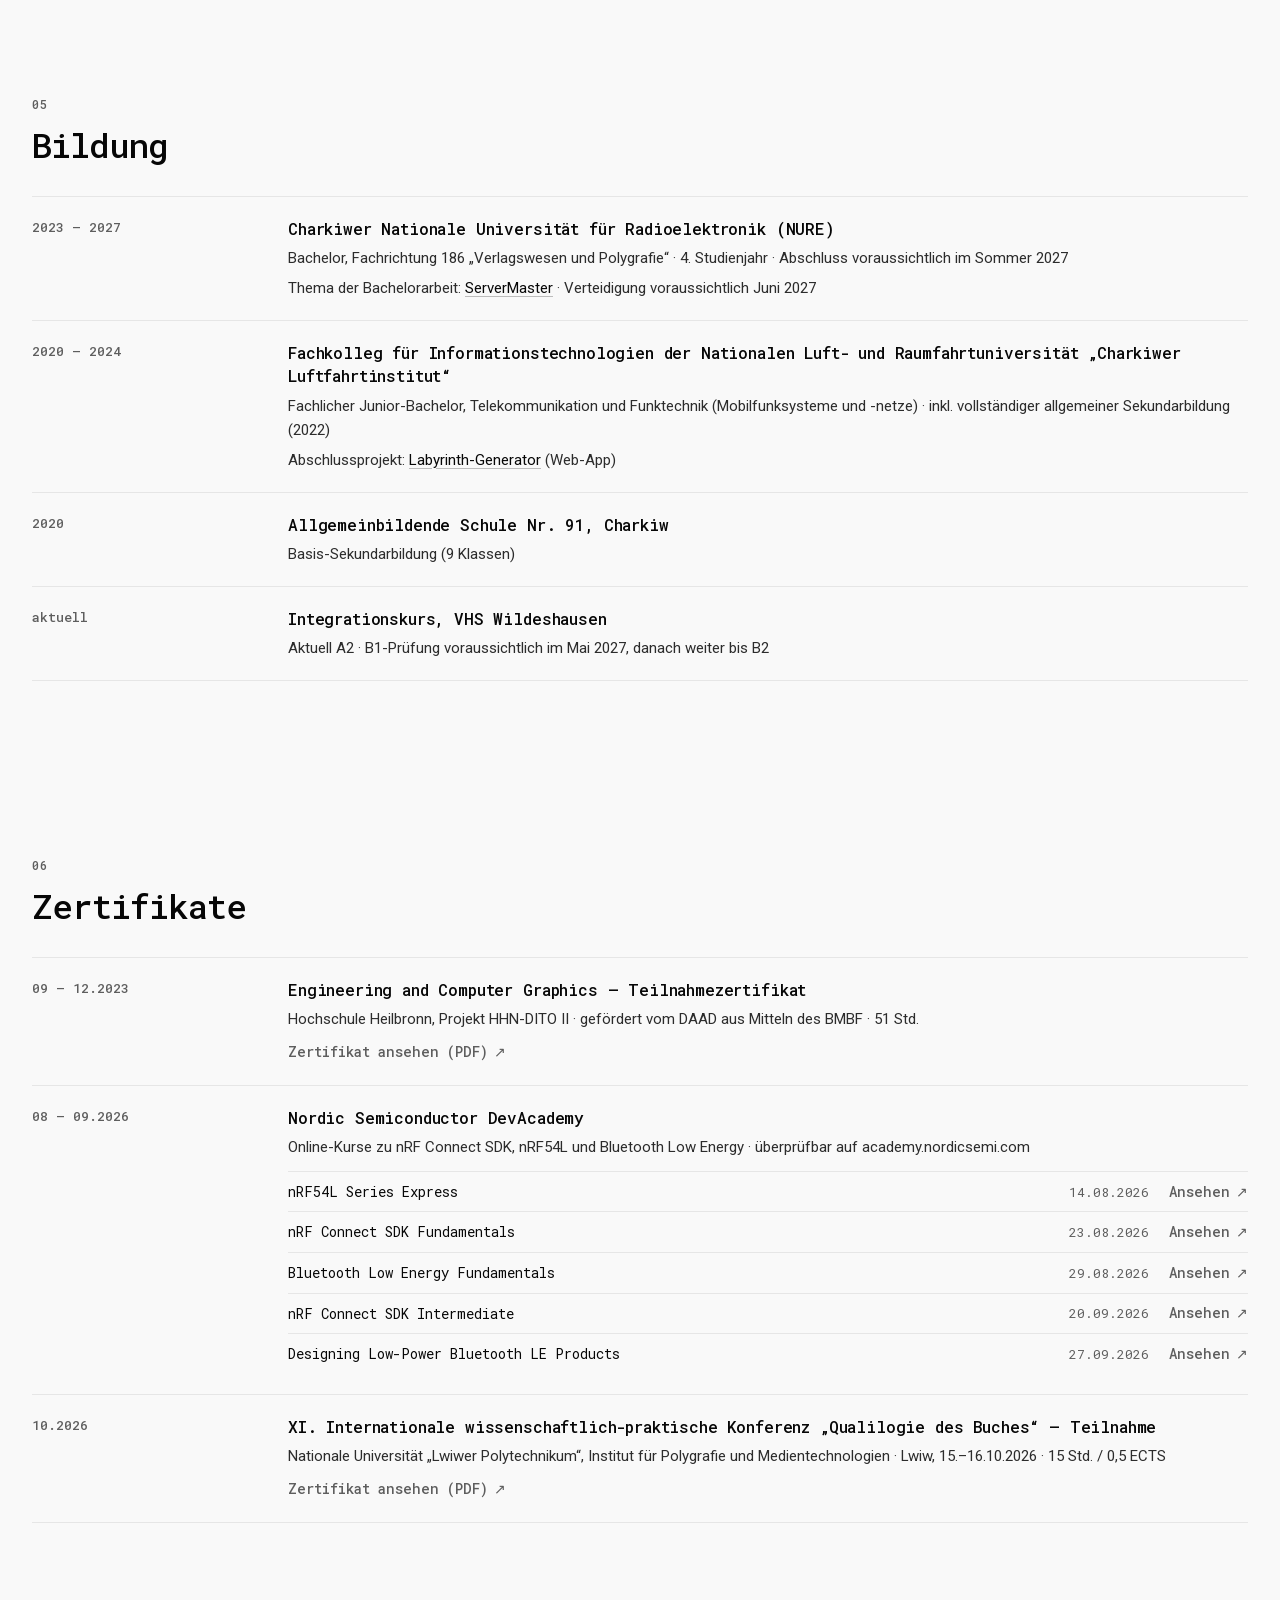
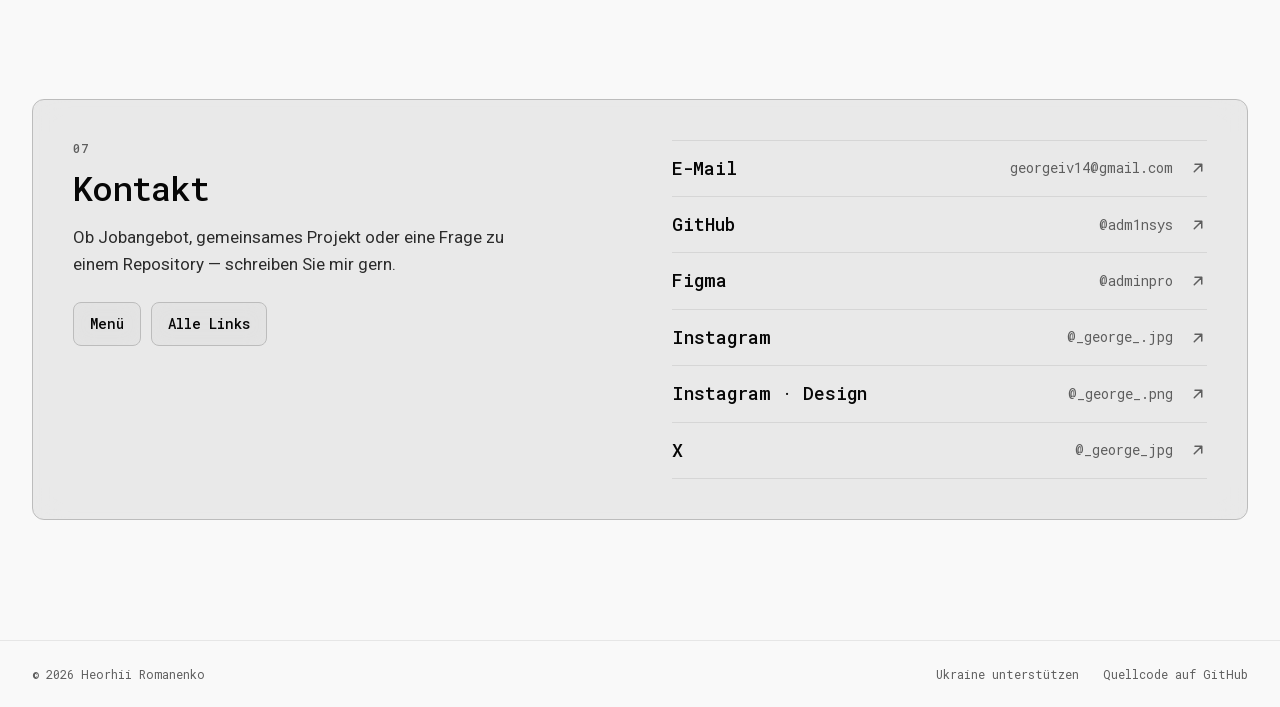
==== commit 406a8415: "README: ServerMaster first with a screenshot, shorter showcase; ServerMaster also runs on Windows" ====
--- a/web/index.html
+++ b/web/index.html
@@ -65,7 +65,7 @@
         </div>
         <div class="prose">
           <p data-i18n="aboutP1">Meine ersten öffentlichen Projekte waren Webseiten und kleine Web-Tools. Heute arbeite ich vor allem mit Swift und SwiftUI für Apple-Plattformen und mit C/C++ für Mikrocontroller — in der Arduino IDE und mit dem nRF Connect SDK.</p>
-          <p data-i18n-html="aboutP2">Was sich automatisieren lässt, automatisiere ich: Bei mir ist fast alles smart, und für meine eigenen Abläufe schreibe ich Werkzeuge — etwa <a href="https://adm1nsys.github.io/ServerMaster/about/?from=adm1nsys" target="_blank" rel="noopener">ServerMaster</a>, einen Server-Manager für macOS, oder <a href="https://adm1nsys.github.io/Adafruit-UF2-bootloader-auto-flash/?from=adm1nsys" target="_blank" rel="noopener">ein Skript</a>, das nRF52-Boards in einem Schritt kompiliert und flasht. Am meisten reizt mich die Stelle, an der Software auf Hardware trifft, wie bei <a href="https://adm1nsys.github.io/Concordia/?from=adm1nsys" target="_blank" rel="noopener">Concordia</a>, einer Brücke von allem nach Matter over Thread auf einem einzigen nRF54L15.</p>
+          <p data-i18n-html="aboutP2">Was sich automatisieren lässt, automatisiere ich: Bei mir ist fast alles smart, und für meine eigenen Abläufe schreibe ich Werkzeuge — etwa <a href="https://adm1nsys.github.io/ServerMaster/about/?from=adm1nsys" target="_blank" rel="noopener">ServerMaster</a>, einen Server-Manager für macOS und Windows, oder <a href="https://adm1nsys.github.io/Adafruit-UF2-bootloader-auto-flash/?from=adm1nsys" target="_blank" rel="noopener">ein Skript</a>, das nRF52-Boards in einem Schritt kompiliert und flasht. Am meisten reizt mich die Stelle, an der Software auf Hardware trifft, wie bei <a href="https://adm1nsys.github.io/Concordia/?from=adm1nsys" target="_blank" rel="noopener">Concordia</a>, einer Brücke von allem nach Matter over Thread auf einem einzigen nRF54L15.</p>
           <p data-i18n="aboutP3">Ich mag native Lösungen und Minimalismus: lieber die Möglichkeiten der Plattform nutzen als zusätzliche Abhängigkeiten einbauen. Oberflächen entwerfe ich in Figma, Gehäuse für meine Geräte drucke ich in 3D.</p>
         </div>
       </section>
@@ -114,16 +114,16 @@
           <a class="text-link" href="projects.html"><span data-i18n="projectsAll">Alle Projekte</span> →</a>
         </div>
         <div class="grid">
+          <a class="card project" href="https://adm1nsys.github.io/ServerMaster/about/?from=adm1nsys">
+            <h3>ServerMaster</h3>
+            <p data-i18n="p_servermaster">Lokaler Webserver-Manager für macOS und Windows: statische Seiten, PHP mit Datenbank, Node.js-Apps und eigene Befehle — in einem Fenster gestartet, gestoppt und überwacht. Dazu eine Swift-CLI.</p>
+            <ul class="tags"><li>Swift</li><li>SwiftUI</li><li>Windows</li><li>CLI</li></ul>
+            <svg class="icon" viewBox="0 0 24 24" fill="none" stroke="currentColor" stroke-width="2" stroke-linecap="round" stroke-linejoin="round" aria-hidden="true"><path d="M7 17L17 7M8 7h9v9"/></svg>
+          </a>
           <a class="card project" href="https://adm1nsys.github.io/Concordia/?from=adm1nsys">
             <h3>Concordia</h3>
             <p data-i18n="p_concordia">Brücke von allem nach Matter over Thread auf einem einzigen nRF54L15: Was eine Textzeile an eine serielle Schnittstelle schicken kann, legt Matter-Geräte für Apple Home, Google Home und Alexa an und speist sie. Ein ESP32-C6, der Werte aus HTTP-APIs holt, liegt als fertige Quelle bei.</p>
             <ul class="tags"><li>C++</li><li>Zephyr</li><li>Matter</li><li>Thread</li></ul>
-            <svg class="icon" viewBox="0 0 24 24" fill="none" stroke="currentColor" stroke-width="2" stroke-linecap="round" stroke-linejoin="round" aria-hidden="true"><path d="M7 17L17 7M8 7h9v9"/></svg>
-          </a>
-          <a class="card project" href="https://adm1nsys.github.io/ServerMaster/about/?from=adm1nsys">
-            <h3>ServerMaster</h3>
-            <p data-i18n="p_servermaster">Lokaler Webserver-Manager für macOS und Windows: statische Seiten, PHP mit Datenbank, Node.js-Apps und eigene Befehle — in einem Fenster gestartet, gestoppt und überwacht. Dazu eine Swift-CLI.</p>
-            <ul class="tags"><li>Swift</li><li>SwiftUI</li><li>Windows</li><li>CLI</li></ul>
             <svg class="icon" viewBox="0 0 24 24" fill="none" stroke="currentColor" stroke-width="2" stroke-linecap="round" stroke-linejoin="round" aria-hidden="true"><path d="M7 17L17 7M8 7h9v9"/></svg>
           </a>
           <a class="card project" href="https://adm1nsys.github.io/Micro-Matter-Switch/?from=adm1nsys">
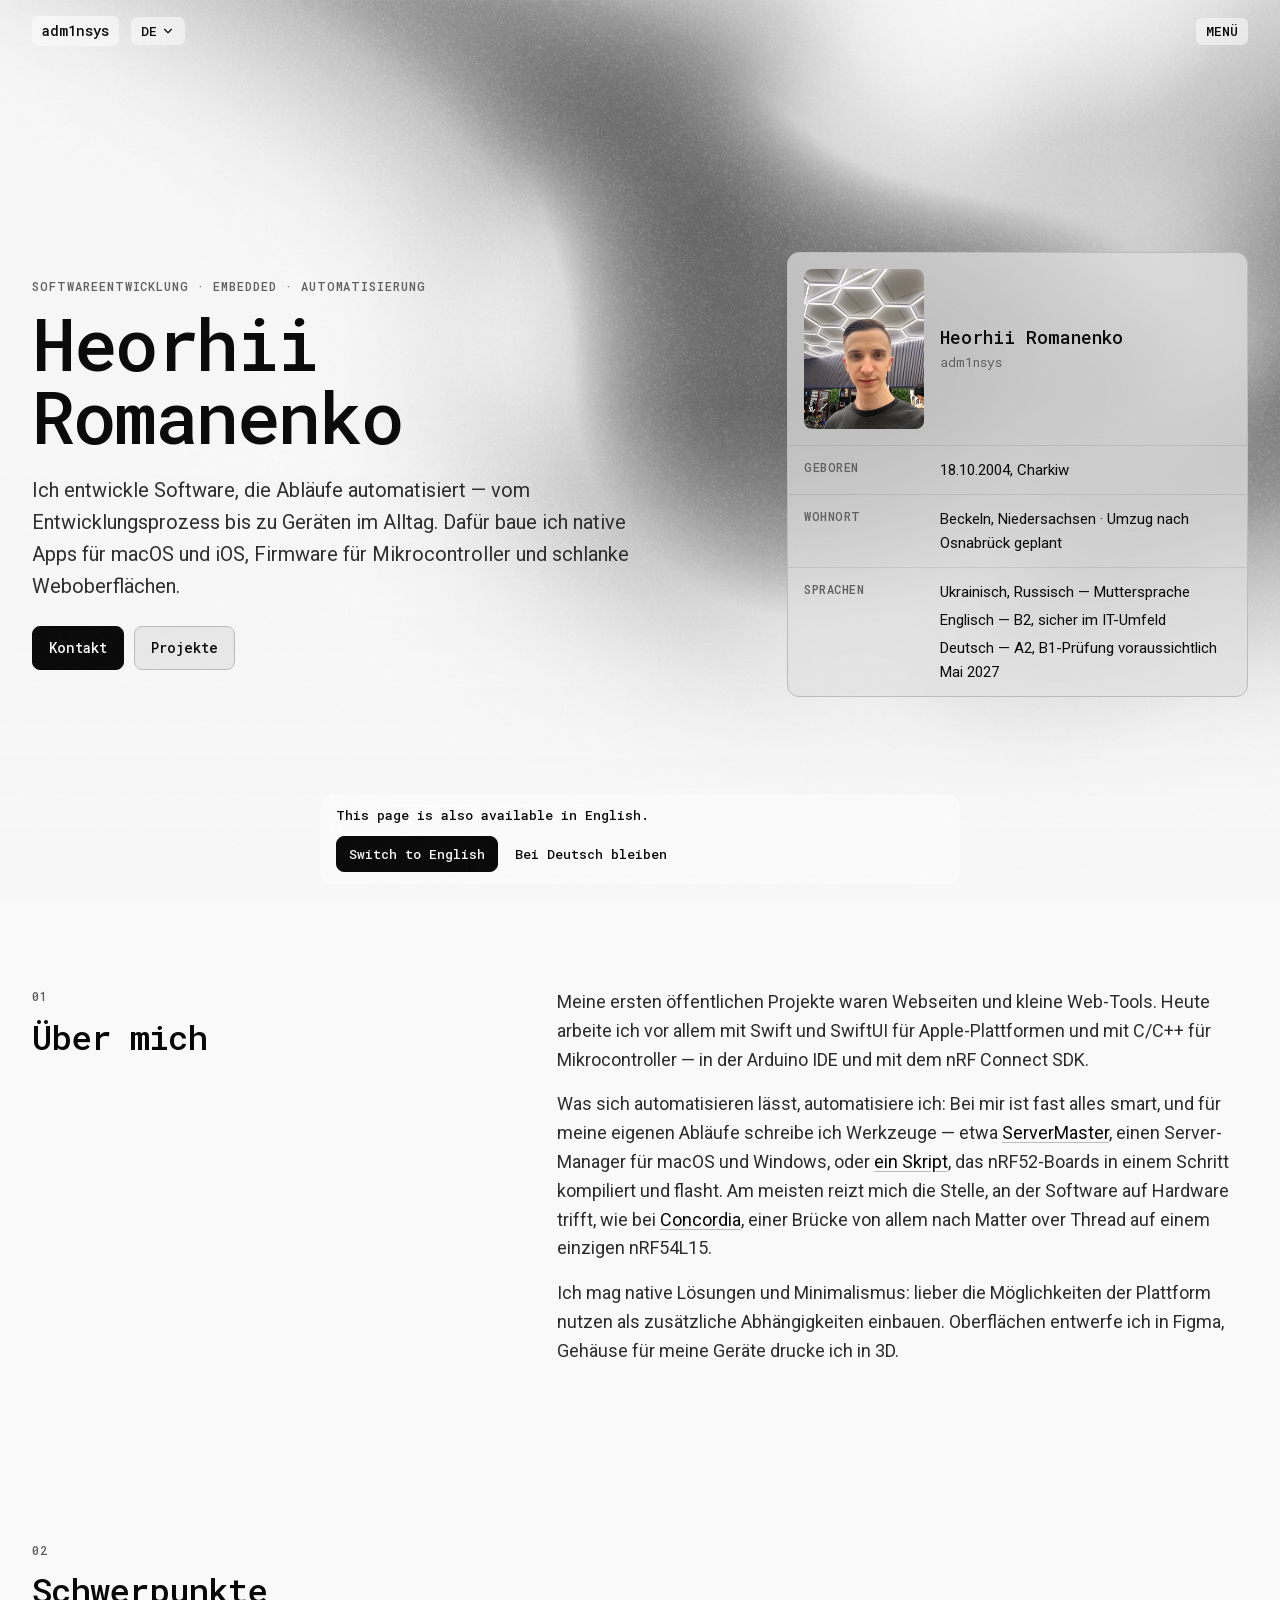
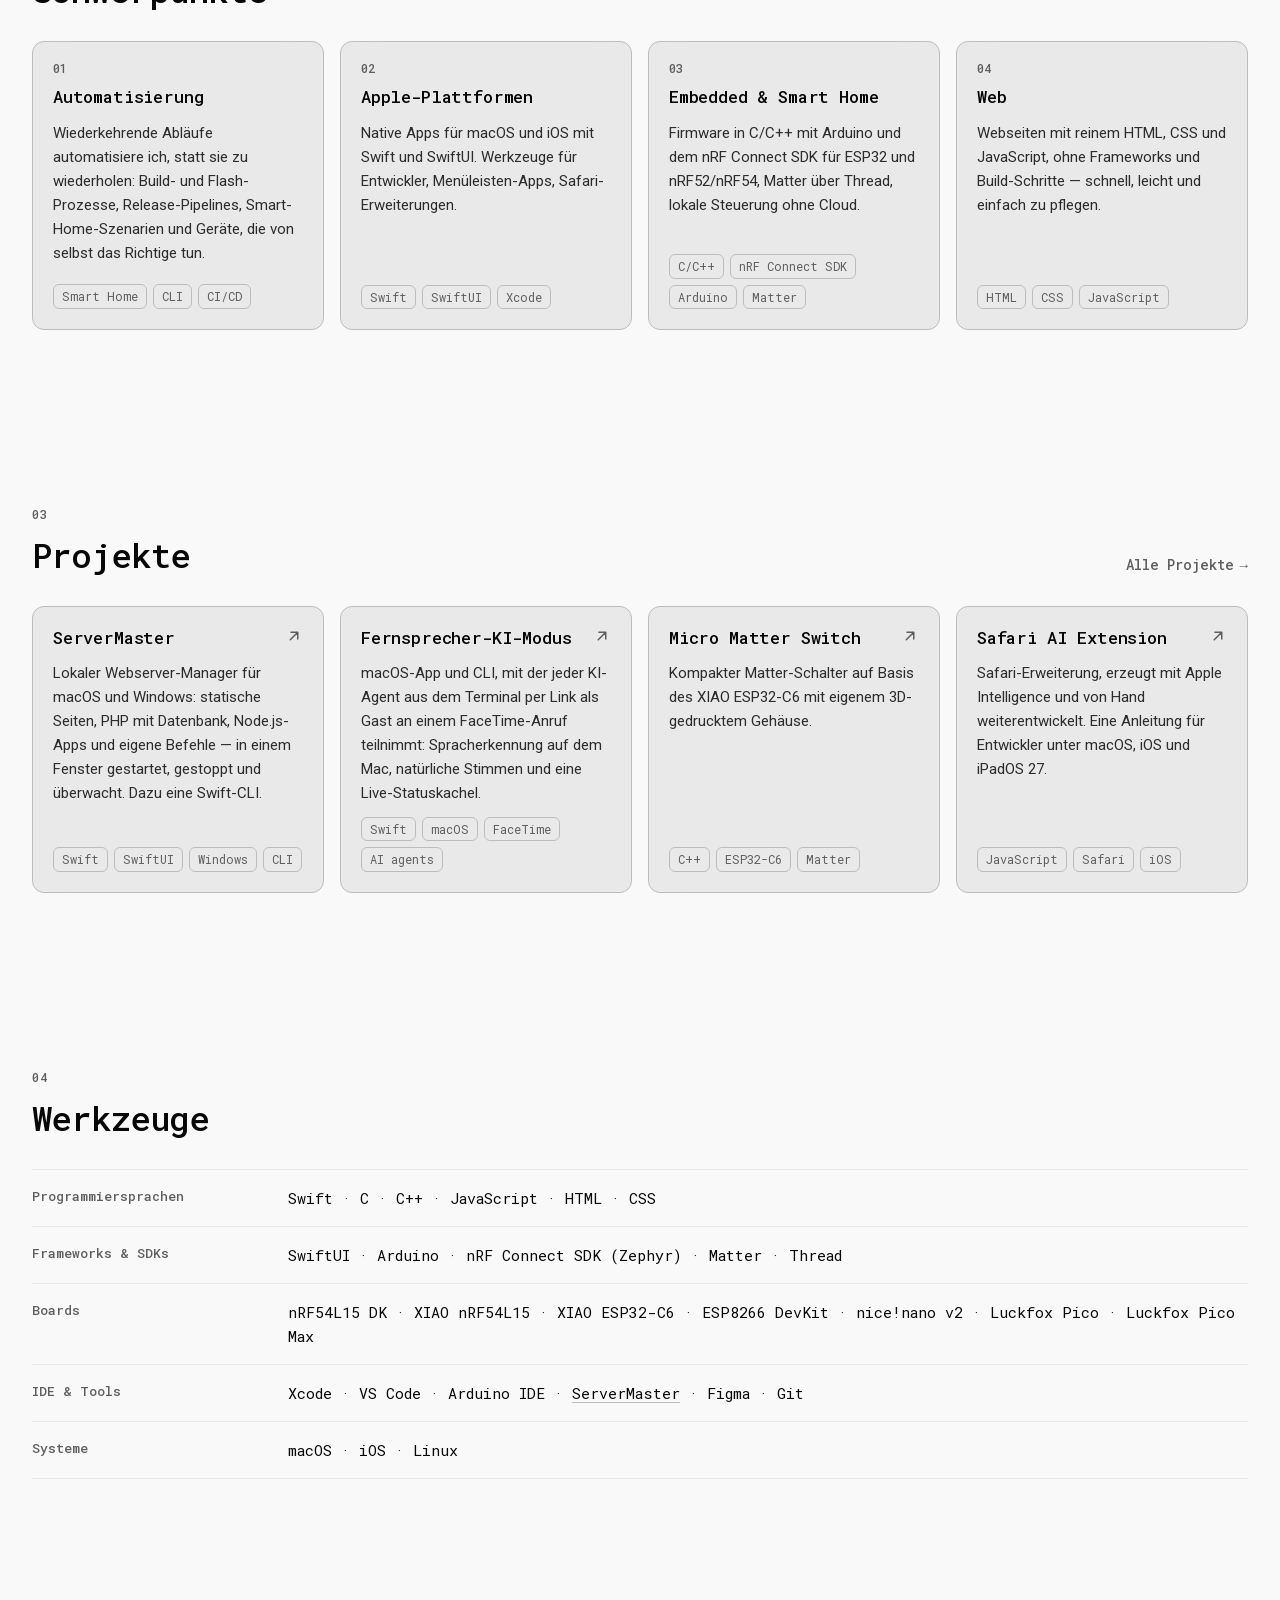
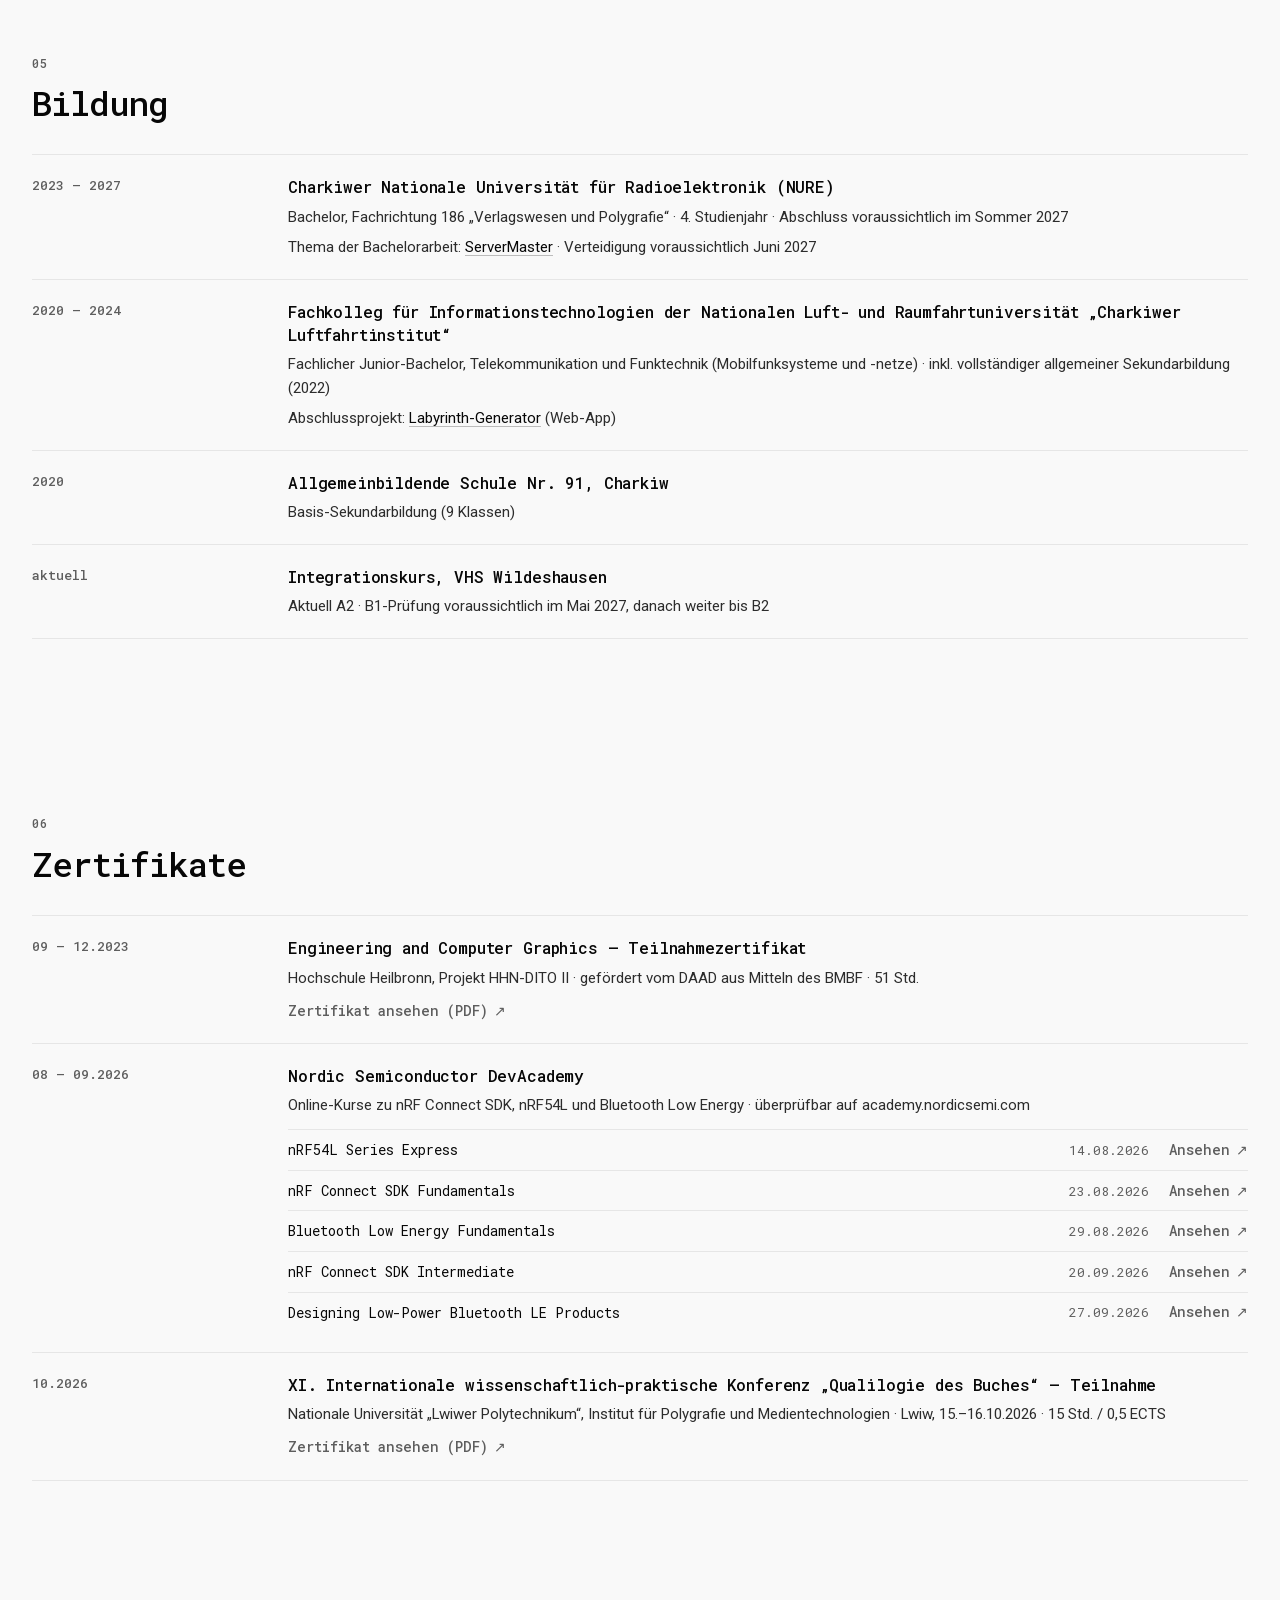
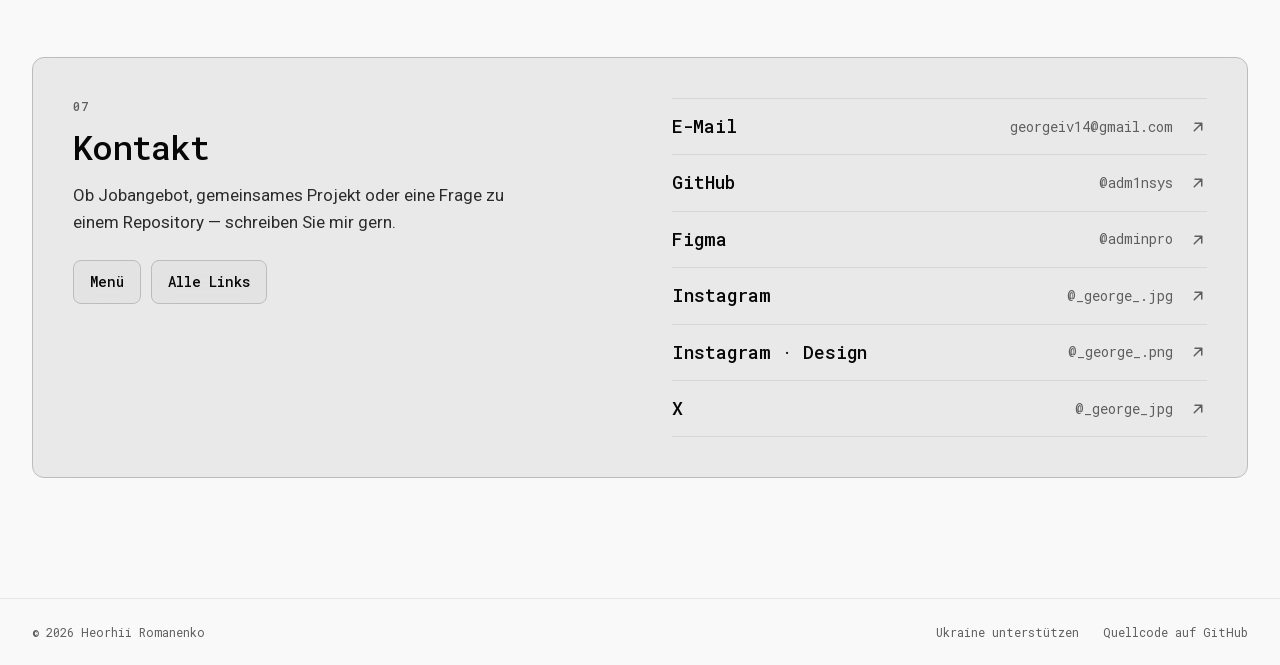
==== commit ecdfa2e5: "Showcase: Fernsprecher-KI-Modus instead of Concordia; README without the screenshot" ====
--- a/web/index.html
+++ b/web/index.html
@@ -120,10 +120,10 @@
             <ul class="tags"><li>Swift</li><li>SwiftUI</li><li>Windows</li><li>CLI</li></ul>
             <svg class="icon" viewBox="0 0 24 24" fill="none" stroke="currentColor" stroke-width="2" stroke-linecap="round" stroke-linejoin="round" aria-hidden="true"><path d="M7 17L17 7M8 7h9v9"/></svg>
           </a>
-          <a class="card project" href="https://adm1nsys.github.io/Concordia/?from=adm1nsys">
-            <h3>Concordia</h3>
-            <p data-i18n="p_concordia">Brücke von allem nach Matter over Thread auf einem einzigen nRF54L15: Was eine Textzeile an eine serielle Schnittstelle schicken kann, legt Matter-Geräte für Apple Home, Google Home und Alexa an und speist sie. Ein ESP32-C6, der Werte aus HTTP-APIs holt, liegt als fertige Quelle bei.</p>
-            <ul class="tags"><li>C++</li><li>Zephyr</li><li>Matter</li><li>Thread</li></ul>
+          <a class="card project" href="https://adm1nsys.github.io/Fernsprecher-KI-Modus/?from=adm1nsys">
+            <h3>Fernsprecher-KI-Modus</h3>
+            <p data-i18n="p_fernsprecher">macOS-App und CLI, mit der jeder KI-Agent aus dem Terminal per Link als Gast an einem FaceTime-Anruf teilnimmt: Spracherkennung auf dem Mac, natürliche Stimmen und eine Live-Statuskachel.</p>
+            <ul class="tags"><li>Swift</li><li>macOS</li><li>FaceTime</li><li>AI agents</li></ul>
             <svg class="icon" viewBox="0 0 24 24" fill="none" stroke="currentColor" stroke-width="2" stroke-linecap="round" stroke-linejoin="round" aria-hidden="true"><path d="M7 17L17 7M8 7h9v9"/></svg>
           </a>
           <a class="card project" href="https://adm1nsys.github.io/Micro-Matter-Switch/?from=adm1nsys">
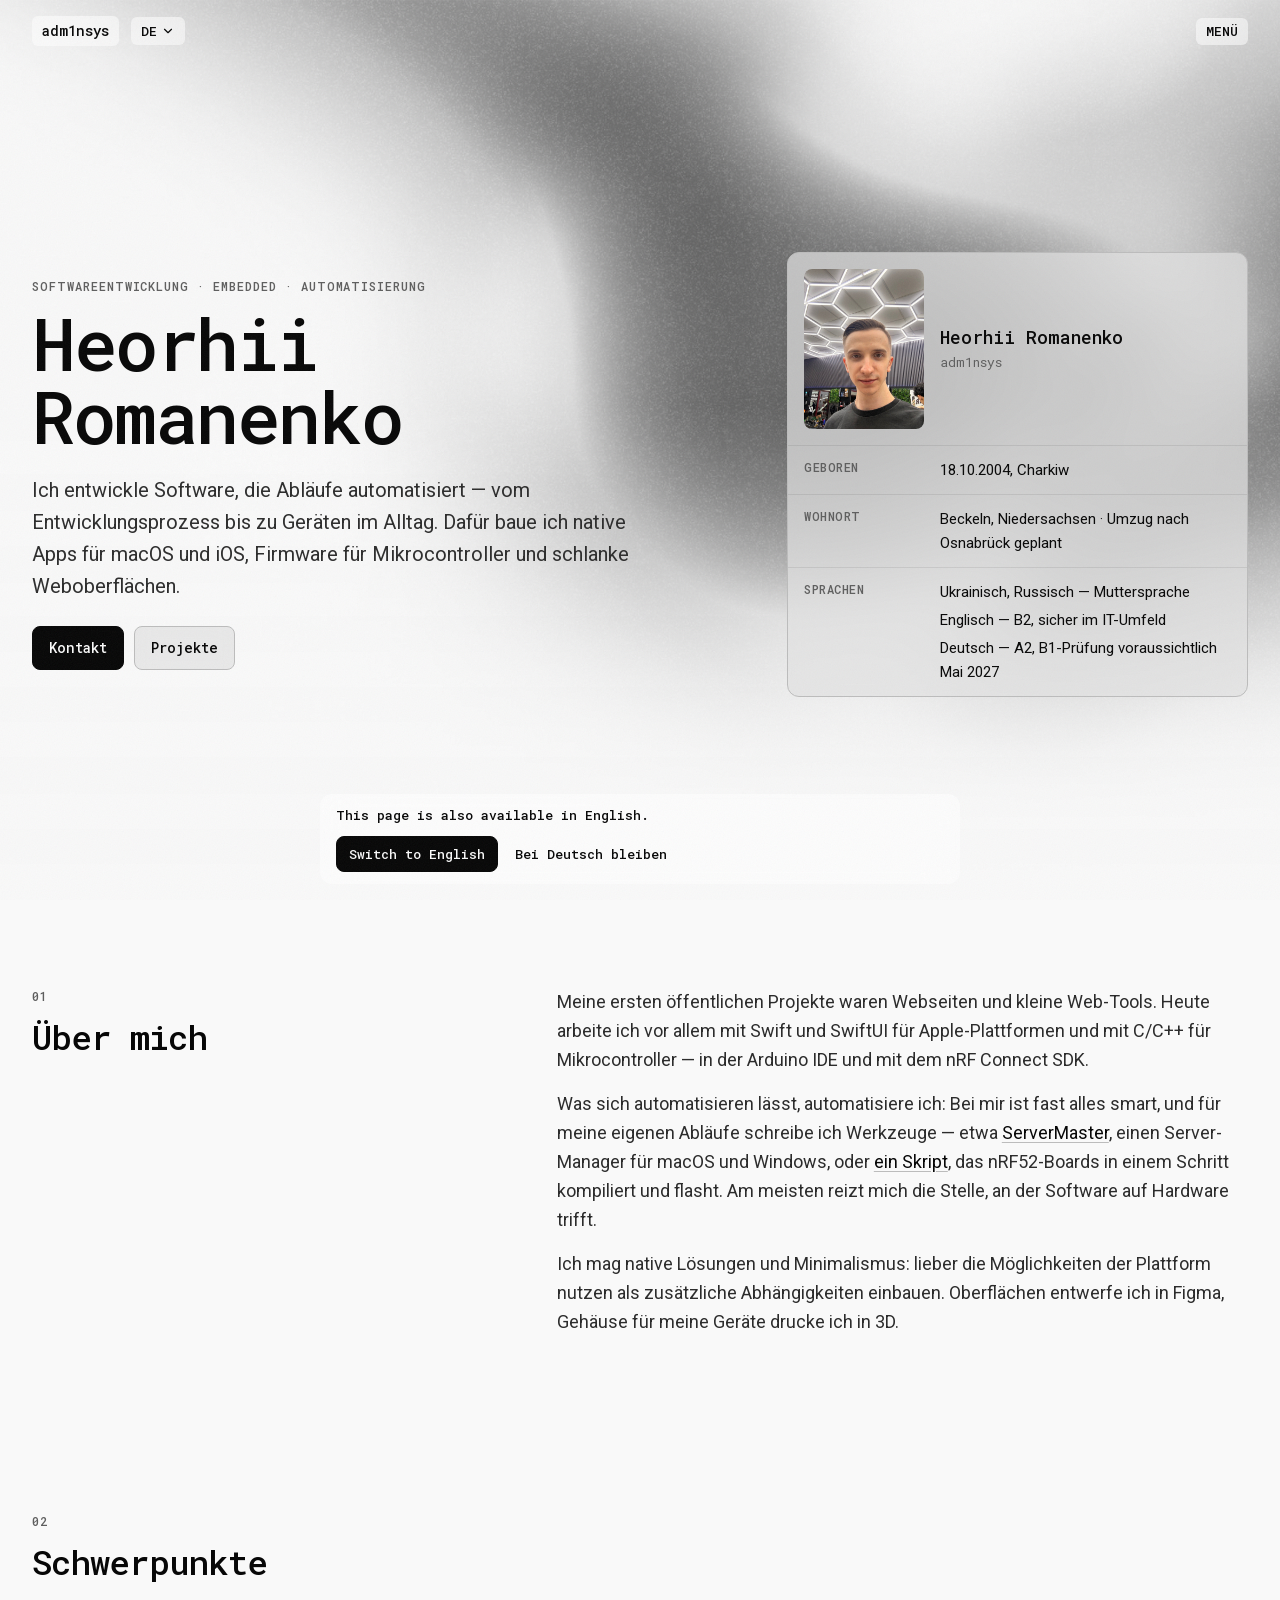
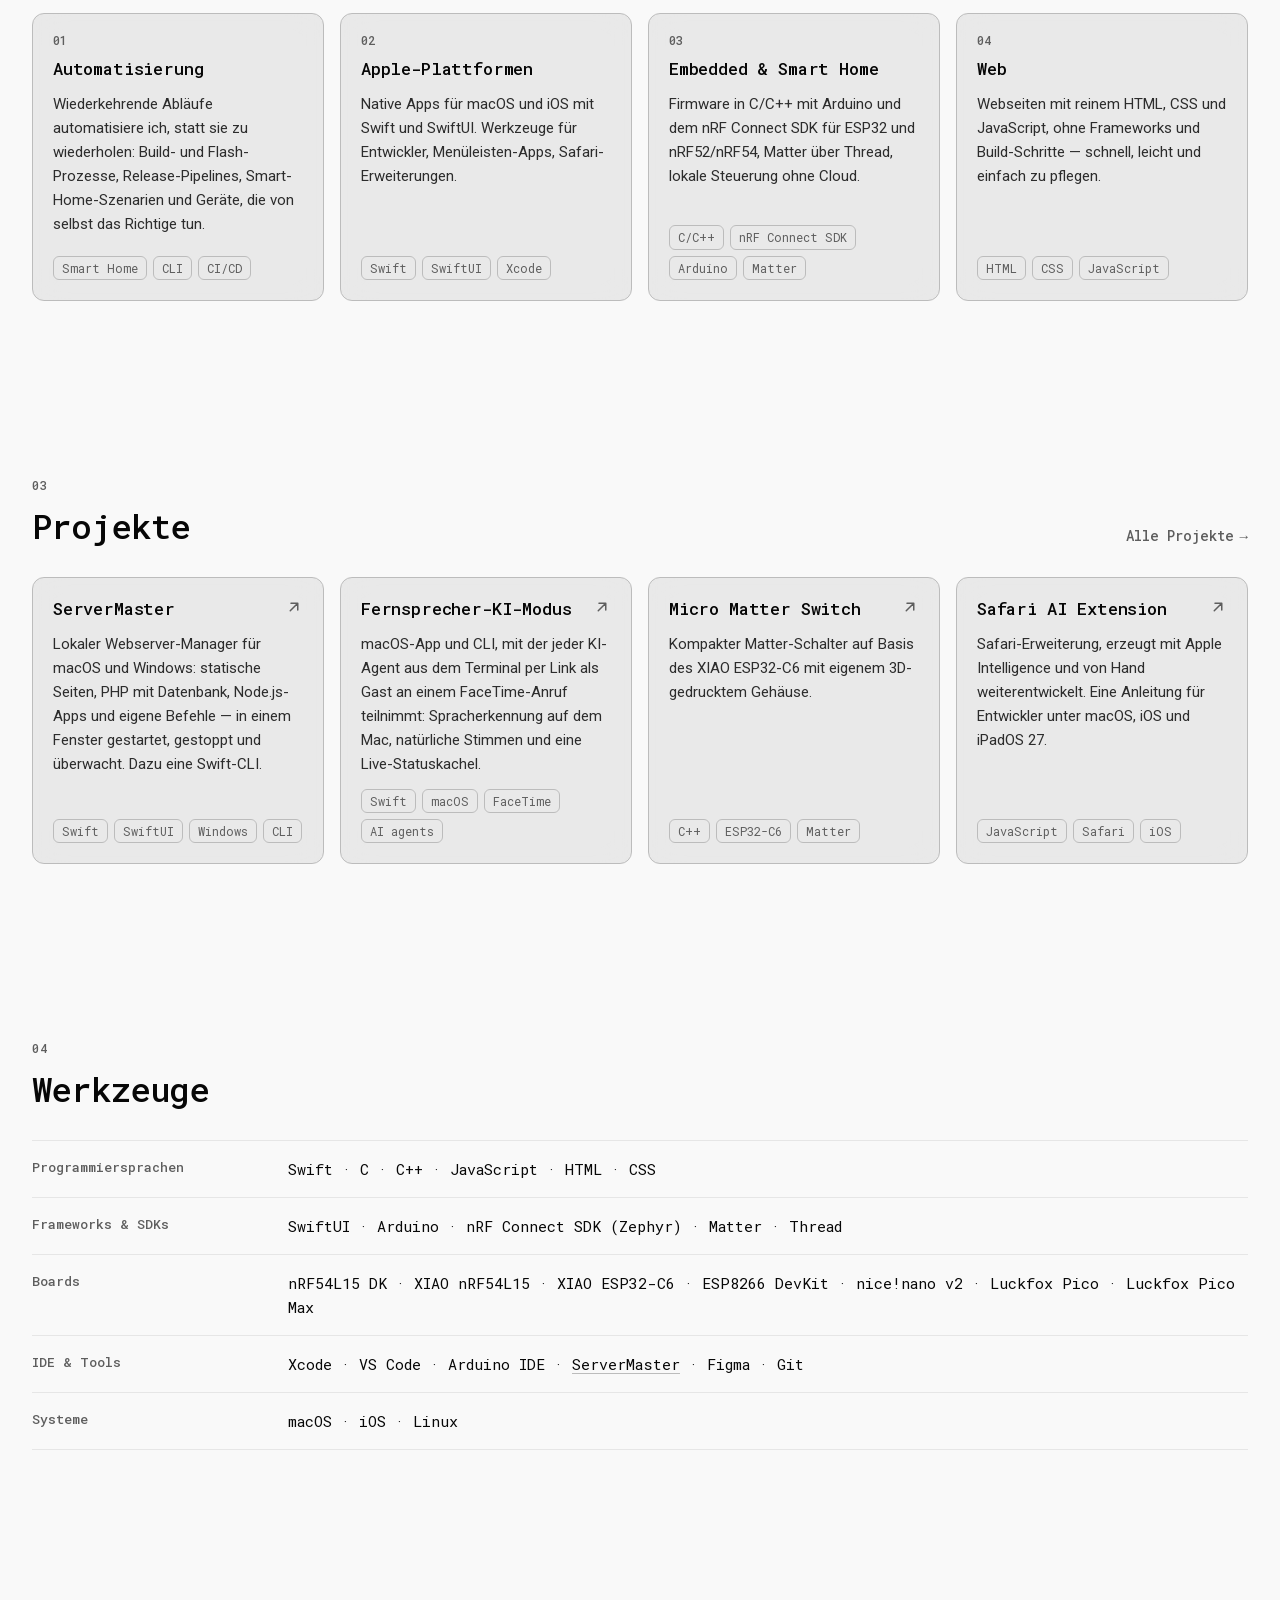
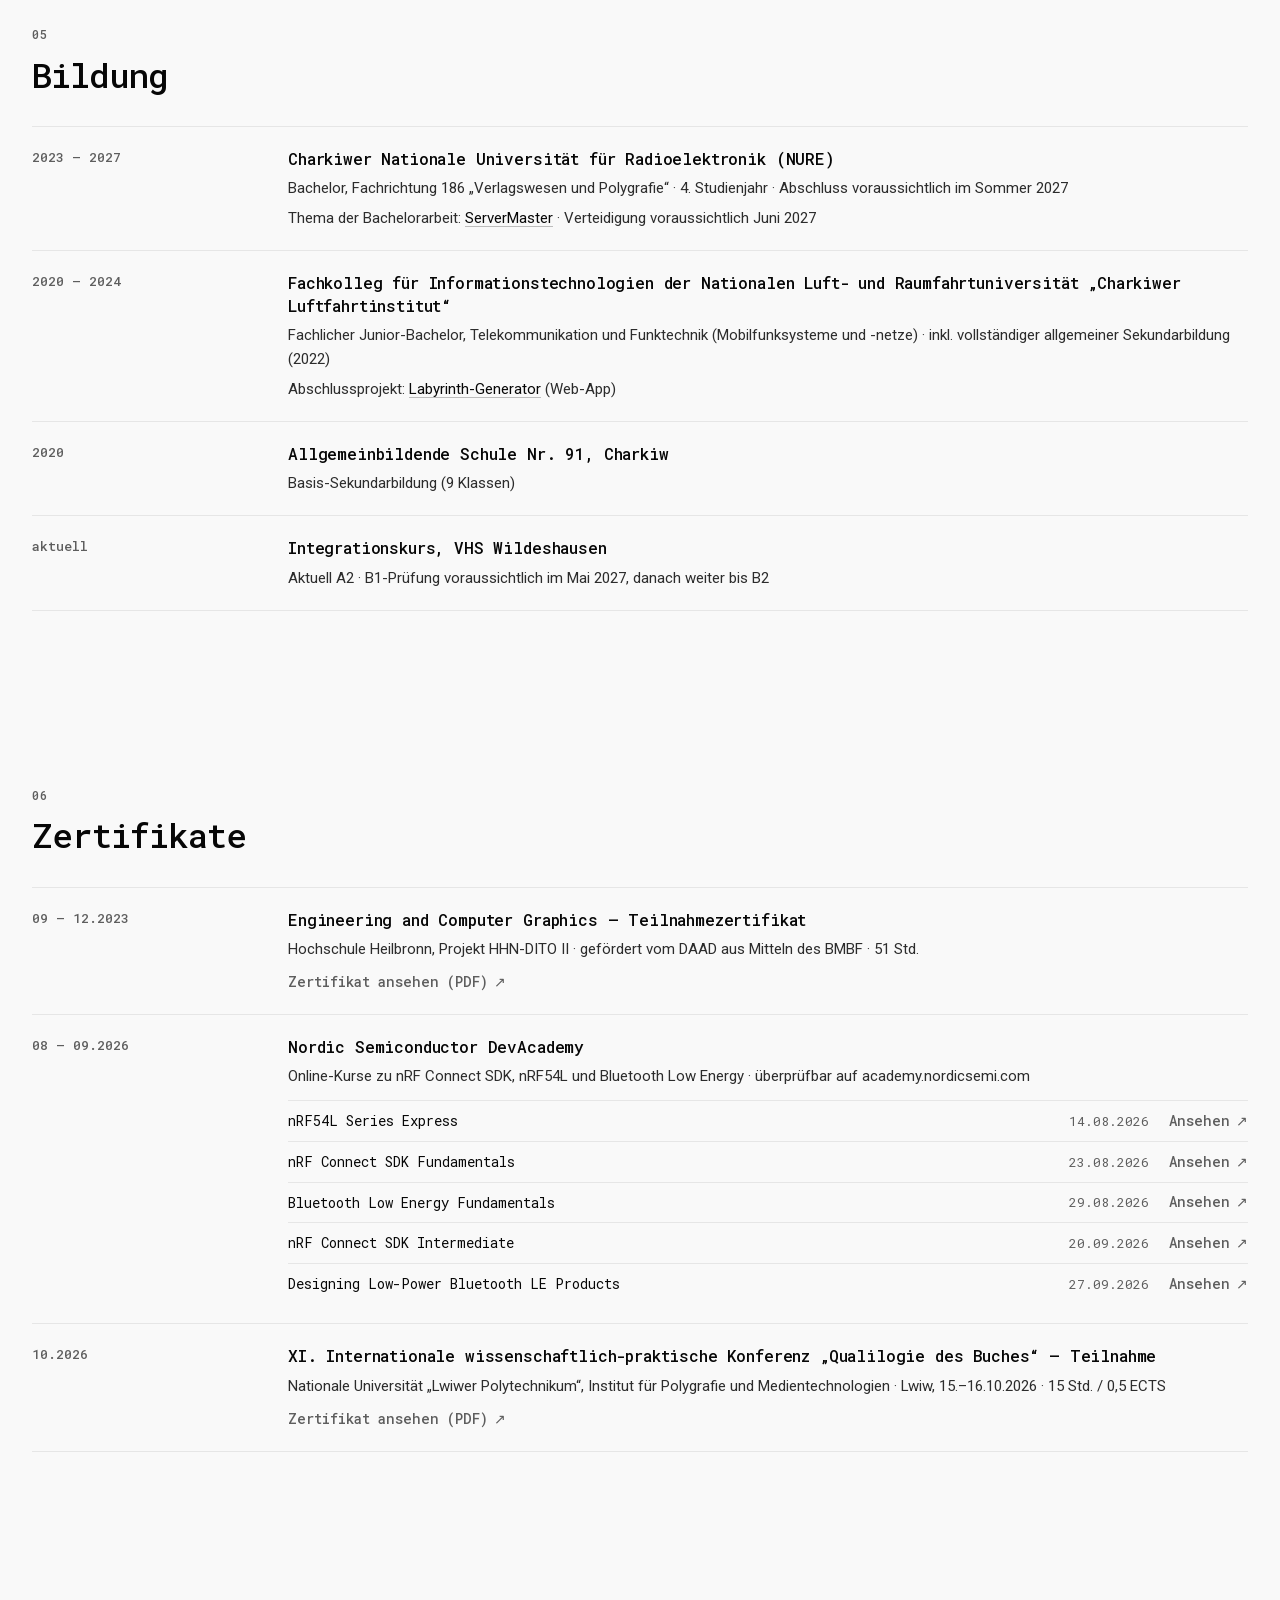
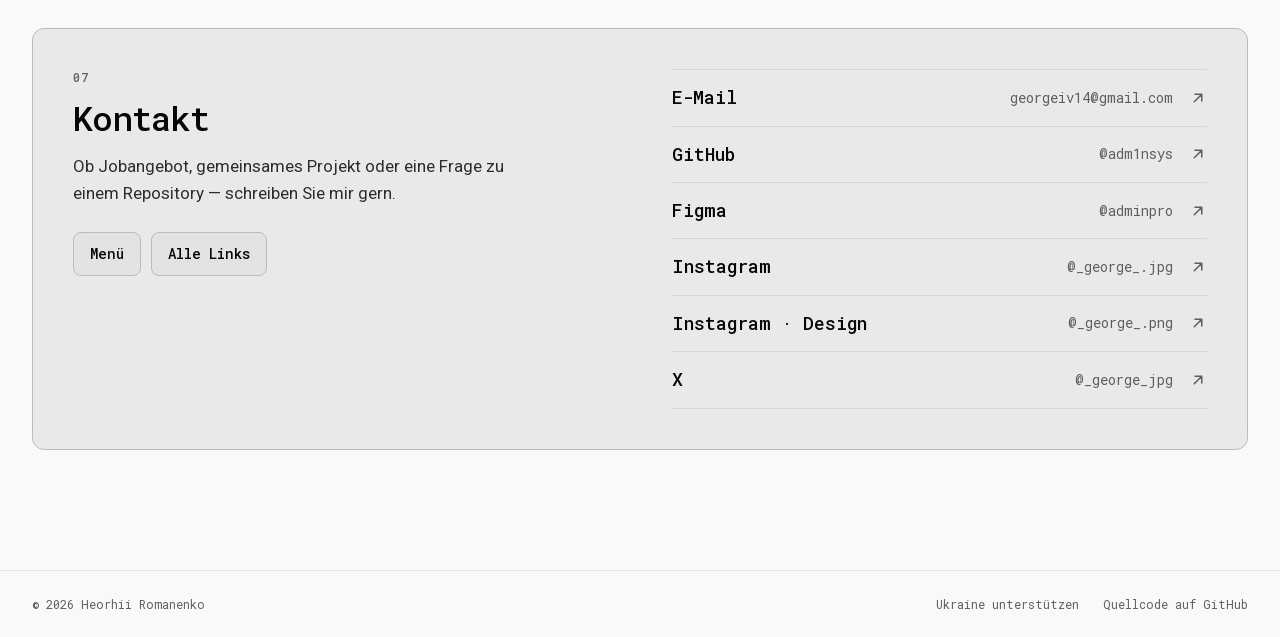
==== commit 430c73cb: "About text without the Concordia example" ====
--- a/web/index.html
+++ b/web/index.html
@@ -65,7 +65,7 @@
         </div>
         <div class="prose">
           <p data-i18n="aboutP1">Meine ersten öffentlichen Projekte waren Webseiten und kleine Web-Tools. Heute arbeite ich vor allem mit Swift und SwiftUI für Apple-Plattformen und mit C/C++ für Mikrocontroller — in der Arduino IDE und mit dem nRF Connect SDK.</p>
-          <p data-i18n-html="aboutP2">Was sich automatisieren lässt, automatisiere ich: Bei mir ist fast alles smart, und für meine eigenen Abläufe schreibe ich Werkzeuge — etwa <a href="https://adm1nsys.github.io/ServerMaster/about/?from=adm1nsys" target="_blank" rel="noopener">ServerMaster</a>, einen Server-Manager für macOS und Windows, oder <a href="https://adm1nsys.github.io/Adafruit-UF2-bootloader-auto-flash/?from=adm1nsys" target="_blank" rel="noopener">ein Skript</a>, das nRF52-Boards in einem Schritt kompiliert und flasht. Am meisten reizt mich die Stelle, an der Software auf Hardware trifft, wie bei <a href="https://adm1nsys.github.io/Concordia/?from=adm1nsys" target="_blank" rel="noopener">Concordia</a>, einer Brücke von allem nach Matter over Thread auf einem einzigen nRF54L15.</p>
+          <p data-i18n-html="aboutP2">Was sich automatisieren lässt, automatisiere ich: Bei mir ist fast alles smart, und für meine eigenen Abläufe schreibe ich Werkzeuge — etwa <a href="https://adm1nsys.github.io/ServerMaster/about/?from=adm1nsys" target="_blank" rel="noopener">ServerMaster</a>, einen Server-Manager für macOS und Windows, oder <a href="https://adm1nsys.github.io/Adafruit-UF2-bootloader-auto-flash/?from=adm1nsys" target="_blank" rel="noopener">ein Skript</a>, das nRF52-Boards in einem Schritt kompiliert und flasht. Am meisten reizt mich die Stelle, an der Software auf Hardware trifft.</p>
           <p data-i18n="aboutP3">Ich mag native Lösungen und Minimalismus: lieber die Möglichkeiten der Plattform nutzen als zusätzliche Abhängigkeiten einbauen. Oberflächen entwerfe ich in Figma, Gehäuse für meine Geräte drucke ich in 3D.</p>
         </div>
       </section>
